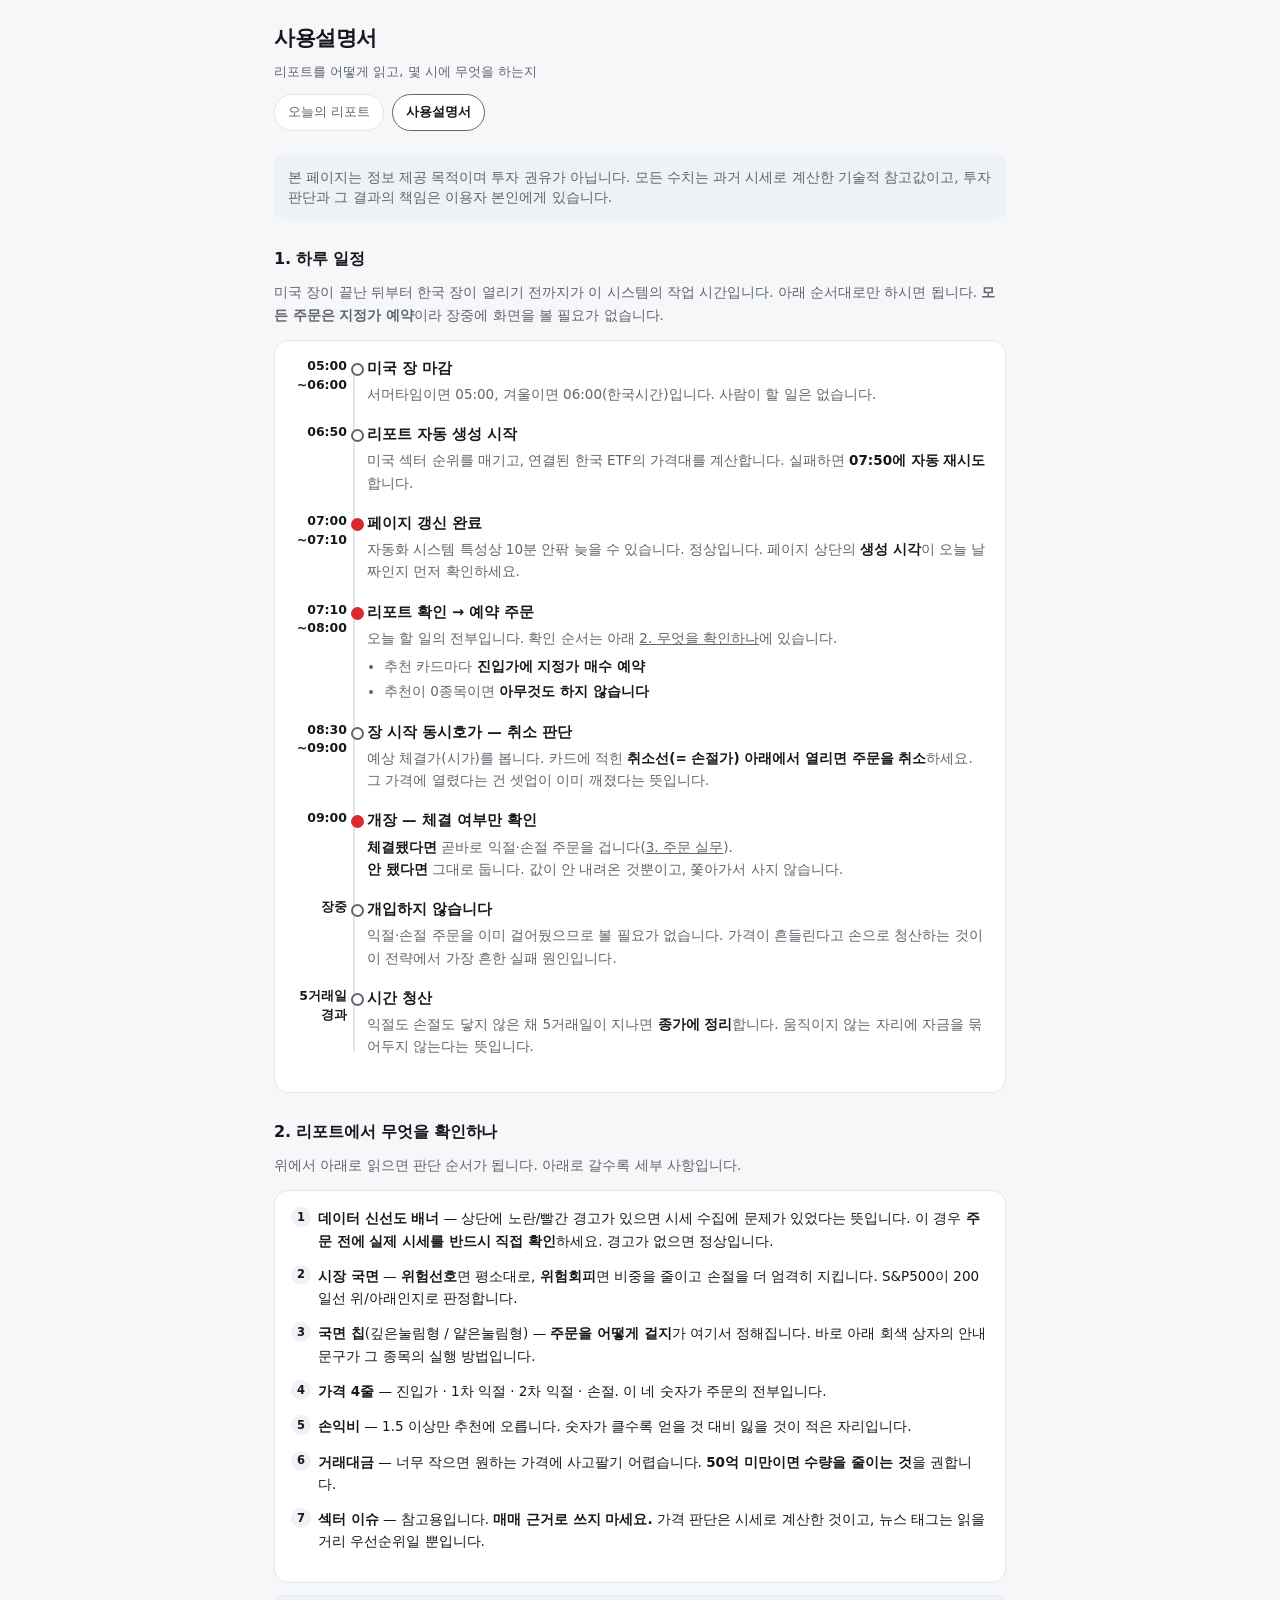
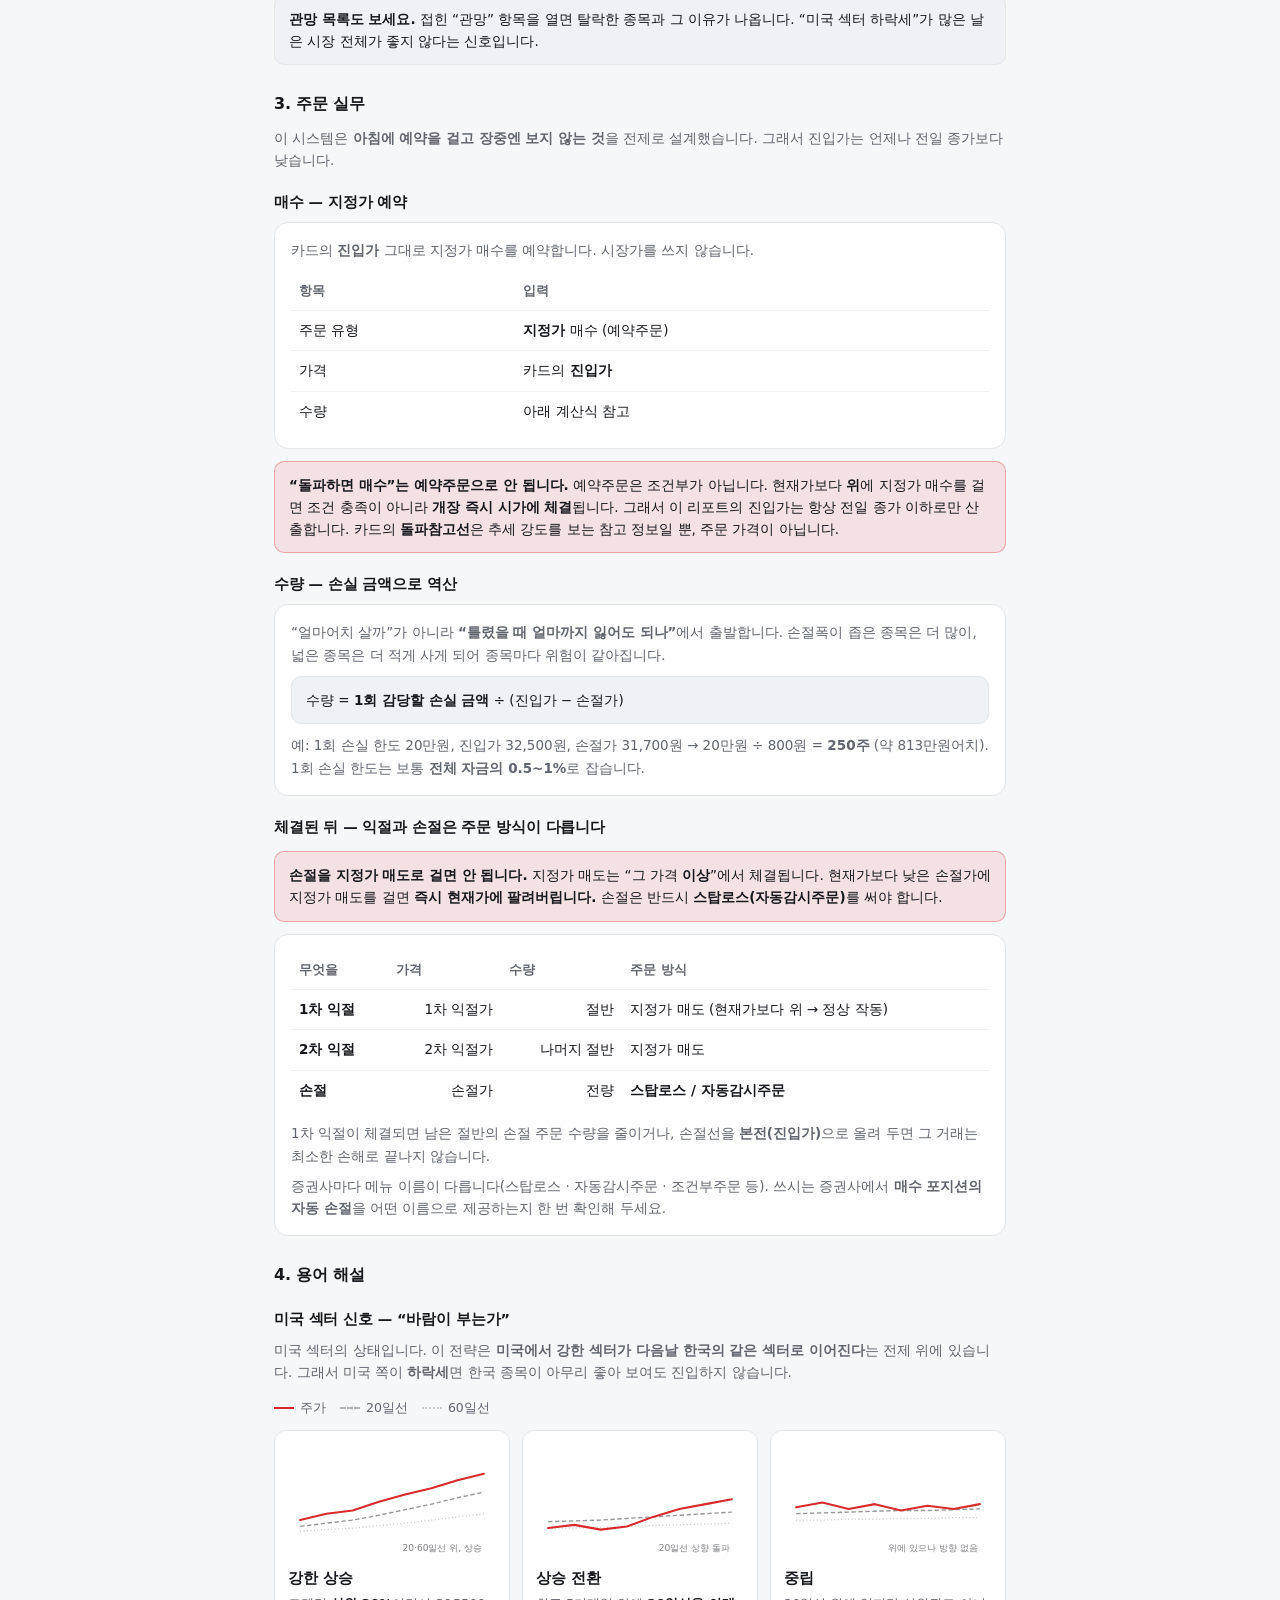
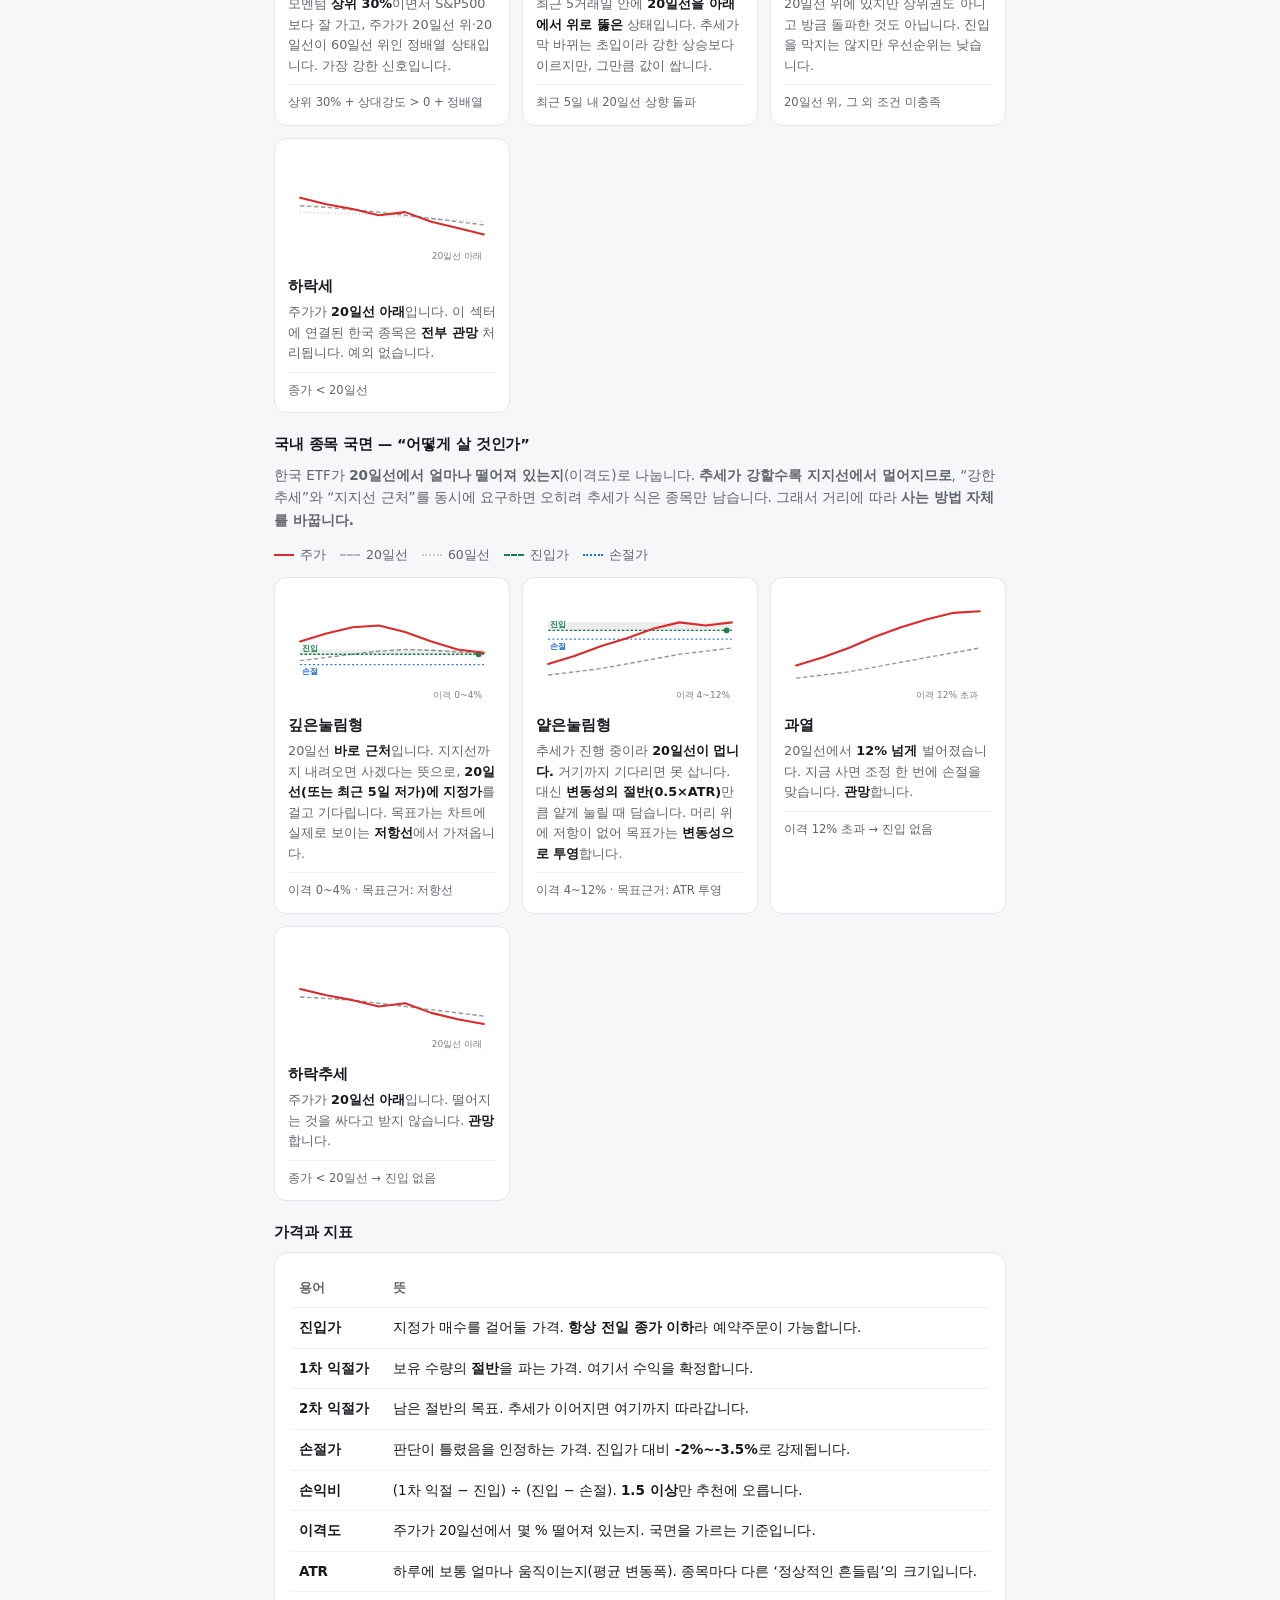
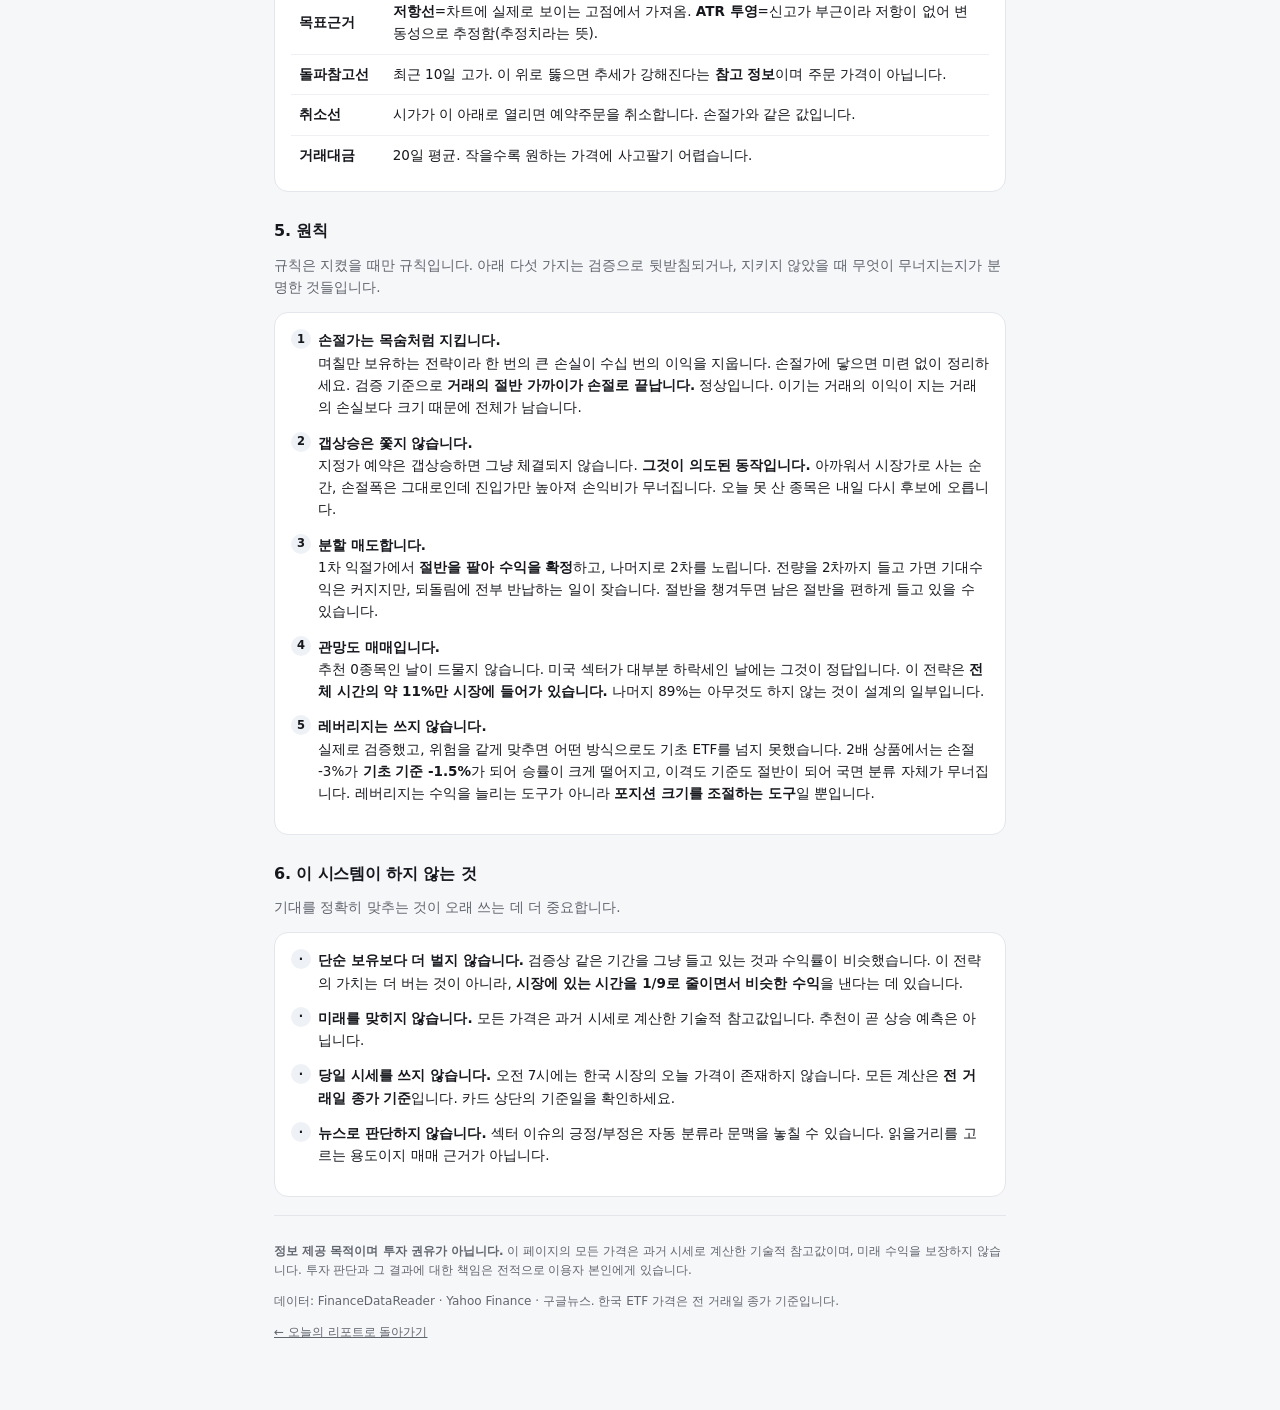
==== docs/guide.html @ 68a2880c "feat: 사용설명서 페이지 추가 (docs/guide.html) 리포트를 읽을 줄 알아야 쓸 수 있다. 6개 절로 구성.  1. 하루 일정 - 05:00 미국장 마감부터 5거래일" ====
<!doctype html>
<html lang="ko">
<head>
<meta charset="utf-8">
<meta name="viewport" content="width=device-width, initial-scale=1, viewport-fit=cover">
<meta name="color-scheme" content="light dark">
<meta name="description" content="섹터 스윙 리포트 사용설명서 - 하루 일정, 용어 해설, 원칙">
<title>사용설명서 · 섹터 스윙 리포트</title>
<link rel="stylesheet" href="assets/style.css">
</head>
<body>
<div class="wrap">

  <header>
    <h1>사용설명서</h1>
    <div class="meta">리포트를 어떻게 읽고, 몇 시에 무엇을 하는지</div>
    <nav class="nav">
      <a href="index.html">오늘의 리포트</a>
      <a href="guide.html" class="on">사용설명서</a>
    </nav>
  </header>

  <div class="banner note">
    본 페이지는 정보 제공 목적이며 투자 권유가 아닙니다. 모든 수치는 과거 시세로 계산한 기술적
    참고값이고, 투자 판단과 그 결과의 책임은 이용자 본인에게 있습니다.
  </div>

  <h2>1. 하루 일정</h2>
  <p class="lead">
    미국 장이 끝난 뒤부터 한국 장이 열리기 전까지가 이 시스템의 작업 시간입니다.
    아래 순서대로만 하시면 됩니다. <b>모든 주문은 지정가 예약</b>이라 장중에 화면을 볼 필요가 없습니다.
  </p>

  <div class="g-card">
  <div class="tl">

    <div class="tl-item">
      <div class="tl-time">05:00<br>~06:00</div>
      <div class="tl-h">미국 장 마감</div>
      <div class="tl-b">서머타임이면 05:00, 겨울이면 06:00(한국시간)입니다. 사람이 할 일은 없습니다.</div>
    </div>

    <div class="tl-item">
      <div class="tl-time">06:50</div>
      <div class="tl-h">리포트 자동 생성 시작</div>
      <div class="tl-b">
        미국 섹터 순위를 매기고, 연결된 한국 ETF의 가격대를 계산합니다.
        실패하면 <b>07:50에 자동 재시도</b>합니다.
      </div>
    </div>

    <div class="tl-item key">
      <div class="tl-time">07:00<br>~07:10</div>
      <div class="tl-h">페이지 갱신 완료</div>
      <div class="tl-b">
        자동화 시스템 특성상 10분 안팎 늦을 수 있습니다. 정상입니다.
        페이지 상단의 <b>생성 시각</b>이 오늘 날짜인지 먼저 확인하세요.
      </div>
    </div>

    <div class="tl-item key">
      <div class="tl-time">07:10<br>~08:00</div>
      <div class="tl-h">리포트 확인 → 예약 주문</div>
      <div class="tl-b">
        오늘 할 일의 전부입니다. 확인 순서는 아래 <a href="#check">2. 무엇을 확인하나</a>에 있습니다.
        <ul>
          <li>추천 카드마다 <b>진입가에 지정가 매수 예약</b></li>
          <li>추천이 0종목이면 <b>아무것도 하지 않습니다</b></li>
        </ul>
      </div>
    </div>

    <div class="tl-item">
      <div class="tl-time">08:30<br>~09:00</div>
      <div class="tl-h">장 시작 동시호가 — 취소 판단</div>
      <div class="tl-b">
        예상 체결가(시가)를 봅니다. 카드에 적힌 <b>취소선(= 손절가) 아래에서 열리면 주문을 취소</b>하세요.
        그 가격에 열렸다는 건 셋업이 이미 깨졌다는 뜻입니다.
      </div>
    </div>

    <div class="tl-item key">
      <div class="tl-time">09:00</div>
      <div class="tl-h">개장 — 체결 여부만 확인</div>
      <div class="tl-b">
        <b>체결됐다면</b> 곧바로 익절·손절 주문을 겁니다(<a href="#order">3. 주문 실무</a>).<br>
        <b>안 됐다면</b> 그대로 둡니다. 값이 안 내려온 것뿐이고, 쫓아가서 사지 않습니다.
      </div>
    </div>

    <div class="tl-item">
      <div class="tl-time">장중</div>
      <div class="tl-h">개입하지 않습니다</div>
      <div class="tl-b">
        익절·손절 주문을 이미 걸어뒀으므로 볼 필요가 없습니다.
        가격이 흔들린다고 손으로 청산하는 것이 이 전략에서 가장 흔한 실패 원인입니다.
      </div>
    </div>

    <div class="tl-item">
      <div class="tl-time">5거래일<br>경과</div>
      <div class="tl-h">시간 청산</div>
      <div class="tl-b">
        익절도 손절도 닿지 않은 채 5거래일이 지나면 <b>종가에 정리</b>합니다.
        움직이지 않는 자리에 자금을 묶어두지 않는다는 뜻입니다.
      </div>
    </div>

  </div>
  </div>

  <h2 id="check">2. 리포트에서 무엇을 확인하나</h2>
  <p class="lead">위에서 아래로 읽으면 판단 순서가 됩니다. 아래로 갈수록 세부 사항입니다.</p>

  <div class="g-card">
    <ul class="plist">
      <li><span class="num">1</span><div>
        <b>데이터 신선도 배너</b> — 상단에 노란/빨간 경고가 있으면 시세 수집에 문제가 있었다는 뜻입니다.
        이 경우 <b>주문 전에 실제 시세를 반드시 직접 확인</b>하세요. 경고가 없으면 정상입니다.
      </div></li>
      <li><span class="num">2</span><div>
        <b>시장 국면</b> — <b>위험선호</b>면 평소대로, <b>위험회피</b>면 비중을 줄이고 손절을 더 엄격히 지킵니다.
        S&amp;P500이 200일선 위/아래인지로 판정합니다.
      </div></li>
      <li><span class="num">3</span><div>
        <b>국면 칩</b>(깊은눌림형 / 얕은눌림형) — <b>주문을 어떻게 걸지</b>가 여기서 정해집니다.
        바로 아래 회색 상자의 안내 문구가 그 종목의 실행 방법입니다.
      </div></li>
      <li><span class="num">4</span><div>
        <b>가격 4줄</b> — 진입가 · 1차 익절 · 2차 익절 · 손절. 이 네 숫자가 주문의 전부입니다.
      </div></li>
      <li><span class="num">5</span><div>
        <b>손익비</b> — 1.5 이상만 추천에 오릅니다. 숫자가 클수록 얻을 것 대비 잃을 것이 적은 자리입니다.
      </div></li>
      <li><span class="num">6</span><div>
        <b>거래대금</b> — 너무 작으면 원하는 가격에 사고팔기 어렵습니다.
        <b>50억 미만이면 수량을 줄이는 것</b>을 권합니다.
      </div></li>
      <li><span class="num">7</span><div>
        <b>섹터 이슈</b> — 참고용입니다. <b>매매 근거로 쓰지 마세요.</b>
        가격 판단은 시세로 계산한 것이고, 뉴스 태그는 읽을거리 우선순위일 뿐입니다.
      </div></li>
    </ul>
  </div>

  <div class="callout info">
    <b>관망 목록도 보세요.</b> 접힌 &ldquo;관망&rdquo; 항목을 열면 탈락한 종목과 그 이유가 나옵니다.
    &ldquo;미국 섹터 하락세&rdquo;가 많은 날은 시장 전체가 좋지 않다는 신호입니다.
  </div>

  <h2 id="order">3. 주문 실무</h2>
  <p class="lead">
    이 시스템은 <b>아침에 예약을 걸고 장중엔 보지 않는 것</b>을 전제로 설계했습니다.
    그래서 진입가는 언제나 전일 종가보다 낮습니다.
  </p>

  <h3>매수 — 지정가 예약</h3>
  <div class="g-card">
    <p class="lead" style="margin:0 0 10px">
      카드의 <b>진입가</b> 그대로 지정가 매수를 예약합니다. 시장가를 쓰지 않습니다.
    </p>
    <div class="wrapx"><table class="tbl">
      <tr><th>항목</th><th>입력</th></tr>
      <tr><td>주문 유형</td><td><b>지정가</b> 매수 (예약주문)</td></tr>
      <tr><td>가격</td><td>카드의 <b>진입가</b></td></tr>
      <tr><td>수량</td><td>아래 계산식 참고</td></tr>
    </table></div>
  </div>

  <div class="callout danger">
    <b>&ldquo;돌파하면 매수&rdquo;는 예약주문으로 안 됩니다.</b>
    예약주문은 조건부가 아닙니다. 현재가보다 <b>위</b>에 지정가 매수를 걸면 조건 충족이 아니라
    <b>개장 즉시 시가에 체결</b>됩니다. 그래서 이 리포트의 진입가는 항상 전일 종가 이하로만 산출합니다.
    카드의 <b>돌파참고선</b>은 추세 강도를 보는 참고 정보일 뿐, 주문 가격이 아닙니다.
  </div>

  <h3>수량 — 손실 금액으로 역산</h3>
  <div class="g-card">
    <p class="lead" style="margin:0 0 10px">
      &ldquo;얼마어치 살까&rdquo;가 아니라 <b>&ldquo;틀렸을 때 얼마까지 잃어도 되나&rdquo;</b>에서 출발합니다.
      손절폭이 좁은 종목은 더 많이, 넓은 종목은 더 적게 사게 되어 종목마다 위험이 같아집니다.
    </p>
    <div class="callout info" style="margin:0">
      수량 = <b>1회 감당할 손실 금액</b> ÷ (진입가 − 손절가)
    </div>
    <p class="lead" style="margin:10px 0 0">
      예: 1회 손실 한도 20만원, 진입가 32,500원, 손절가 31,700원 →
      20만원 ÷ 800원 = <b>250주</b> (약 813만원어치).
      1회 손실 한도는 보통 <b>전체 자금의 0.5~1%</b>로 잡습니다.
    </p>
  </div>

  <h3>체결된 뒤 — 익절과 손절은 주문 방식이 다릅니다</h3>
  <div class="callout danger">
    <b>손절을 지정가 매도로 걸면 안 됩니다.</b>
    지정가 매도는 &ldquo;그 가격 <b>이상</b>&rdquo;에서 체결됩니다. 현재가보다 낮은 손절가에 지정가 매도를 걸면
    <b>즉시 현재가에 팔려버립니다.</b> 손절은 반드시 <b>스탑로스(자동감시주문)</b>를 써야 합니다.
  </div>
  <div class="g-card">
    <div class="wrapx"><table class="tbl">
      <tr><th>무엇을</th><th>가격</th><th>수량</th><th>주문 방식</th></tr>
      <tr><td><b>1차 익절</b></td><td class="n">1차 익절가</td><td class="n">절반</td>
          <td>지정가 매도 (현재가보다 위 → 정상 작동)</td></tr>
      <tr><td><b>2차 익절</b></td><td class="n">2차 익절가</td><td class="n">나머지 절반</td>
          <td>지정가 매도</td></tr>
      <tr><td><b>손절</b></td><td class="n">손절가</td><td class="n">전량</td>
          <td><b>스탑로스 / 자동감시주문</b></td></tr>
    </table></div>
    <p class="lead" style="margin:12px 0 0">
      1차 익절이 체결되면 남은 절반의 손절 주문 수량을 줄이거나,
      손절선을 <b>본전(진입가)</b>으로 올려 두면 그 거래는 최소한 손해로 끝나지 않습니다.
    </p>
    <p class="lead" style="margin:8px 0 0">
      증권사마다 메뉴 이름이 다릅니다(스탑로스 · 자동감시주문 · 조건부주문 등).
      쓰시는 증권사에서 <b>매수 포지션의 자동 손절</b>을 어떤 이름으로 제공하는지 한 번 확인해 두세요.
    </p>
  </div>

  <h2>4. 용어 해설</h2>

  <h3>미국 섹터 신호 &mdash; &ldquo;바람이 부는가&rdquo;</h3>
  <p class="lead">
    미국 섹터의 상태입니다. 이 전략은 <b>미국에서 강한 섹터가 다음날 한국의 같은 섹터로 이어진다</b>는
    전제 위에 있습니다. 그래서 미국 쪽이 <b>하락세</b>면 한국 종목이 아무리 좋아 보여도 진입하지 않습니다.
  </p>
  <div class="legend">
    <span><i class="swatch" style="border-color:var(--up)"></i>주가</span>
    <span><i class="swatch" style="border-color:currentColor;opacity:.45;border-top-style:dashed"></i>20일선</span>
    <span><i class="swatch" style="border-color:currentColor;opacity:.28;border-top-style:dotted"></i>60일선</span>
  </div>
  <div class="dgrid">
    <div class="dg">
      <svg viewBox="0 0 240 132" xmlns="http://www.w3.org/2000/svg" role="img"><polyline points="14.0,100.6 44.3,98.8 74.6,97.0 104.9,94.2 135.1,91.4 165.4,87.8 195.7,84.1 226.0,80.4" fill="none" stroke="currentColor" stroke-opacity=".28" stroke-width="1.5" stroke-dasharray="1 3"/><polyline points="14.0,95.1 44.3,91.4 74.6,87.8 104.9,82.2 135.1,75.8 165.4,69.4 195.7,62.0 226.0,55.6" fill="none" stroke="currentColor" stroke-opacity=".45" stroke-width="1.6" stroke-dasharray="5 3"/><polyline points="14.0,87.8 44.3,80.4 74.6,76.7 104.9,66.6 135.1,58.3 165.4,51.0 195.7,41.8 226.0,34.4" fill="none" stroke="var(--up)" stroke-width="2.4" stroke-linejoin="round" stroke-linecap="round"/><text x="224" y="124" text-anchor="end" font-size="10.5" fill="currentColor" opacity=".55">20·60일선 위, 상승</text></svg>
      <div class="dg-t">강한 상승</div>
      <div class="dg-d">모멘텀 <b>상위 30%</b>이면서 S&amp;P500보다 잘 가고, 주가가 20일선 위·20일선이 60일선 위인 정배열 상태입니다. 가장 강한 신호입니다.</div>
      <div class="dg-rule">상위 30% + 상대강도 &gt; 0 + 정배열</div>
    </div>

    <div class="dg">
      <svg viewBox="0 0 240 132" xmlns="http://www.w3.org/2000/svg" role="img"><polyline points="14.0,97.0 44.3,97.0 74.6,96.0 104.9,95.1 135.1,94.2 165.4,93.3 195.7,92.4 226.0,91.4" fill="none" stroke="currentColor" stroke-opacity=".28" stroke-width="1.5" stroke-dasharray="1 3"/><polyline points="14.0,89.6 44.3,88.7 74.6,87.8 104.9,85.9 135.1,84.1 165.4,82.2 195.7,80.4 226.0,78.6" fill="none" stroke="currentColor" stroke-opacity=".45" stroke-width="1.6" stroke-dasharray="5 3"/><polyline points="14.0,97.0 44.3,93.3 74.6,98.8 104.9,95.1 135.1,84.1 165.4,74.9 195.7,69.4 226.0,63.8" fill="none" stroke="var(--up)" stroke-width="2.4" stroke-linejoin="round" stroke-linecap="round"/><text x="224" y="124" text-anchor="end" font-size="10.5" fill="currentColor" opacity=".55">20일선 상향 돌파</text></svg>
      <div class="dg-t">상승 전환</div>
      <div class="dg-d">최근 5거래일 안에 <b>20일선을 아래에서 위로 뚫은</b> 상태입니다. 추세가 막 바뀌는 초입이라 강한 상승보다 이르지만, 그만큼 값이 쌉니다.</div>
      <div class="dg-rule">최근 5일 내 20일선 상향 돌파</div>
    </div>

    <div class="dg">
      <svg viewBox="0 0 240 132" xmlns="http://www.w3.org/2000/svg" role="img"><polyline points="14.0,87.8 44.3,87.8 74.6,86.8 104.9,86.8 135.1,85.9 165.4,85.9 195.7,85.0 226.0,85.0" fill="none" stroke="currentColor" stroke-opacity=".28" stroke-width="1.5" stroke-dasharray="1 3"/><polyline points="14.0,80.4 44.3,79.5 74.6,78.6 104.9,77.6 135.1,76.7 165.4,76.7 195.7,75.8 226.0,74.9" fill="none" stroke="currentColor" stroke-opacity=".45" stroke-width="1.6" stroke-dasharray="5 3"/><polyline points="14.0,73.0 44.3,67.5 74.6,74.9 104.9,69.4 135.1,76.7 165.4,71.2 195.7,74.9 226.0,69.4" fill="none" stroke="var(--up)" stroke-width="2.4" stroke-linejoin="round" stroke-linecap="round"/><text x="224" y="124" text-anchor="end" font-size="10.5" fill="currentColor" opacity=".55">위에 있으나 방향 없음</text></svg>
      <div class="dg-t">중립</div>
      <div class="dg-d">20일선 위에 있지만 상위권도 아니고 방금 돌파한 것도 아닙니다. 진입을 막지는 않지만 우선순위는 낮습니다.</div>
      <div class="dg-rule">20일선 위, 그 외 조건 미충족</div>
    </div>

    <div class="dg">
      <svg viewBox="0 0 240 132" xmlns="http://www.w3.org/2000/svg" role="img"><polyline points="14.0,69.4 44.3,70.3 74.6,71.2 104.9,73.0 135.1,74.9 165.4,76.7 195.7,78.6 226.0,80.4" fill="none" stroke="currentColor" stroke-opacity=".28" stroke-width="1.5" stroke-dasharray="1 3"/><polyline points="14.0,62.0 44.3,63.8 74.6,66.6 104.9,69.4 135.1,73.0 165.4,76.7 195.7,80.4 226.0,84.1" fill="none" stroke="currentColor" stroke-opacity=".45" stroke-width="1.6" stroke-dasharray="5 3"/><polyline points="14.0,52.8 44.3,60.2 74.6,65.7 104.9,73.0 135.1,69.4 165.4,80.4 195.7,87.8 226.0,95.1" fill="none" stroke="var(--up)" stroke-width="2.4" stroke-linejoin="round" stroke-linecap="round"/><text x="224" y="124" text-anchor="end" font-size="10.5" fill="currentColor" opacity=".55">20일선 아래</text></svg>
      <div class="dg-t">하락세</div>
      <div class="dg-d">주가가 <b>20일선 아래</b>입니다. 이 섹터에 연결된 한국 종목은 <b>전부 관망</b> 처리됩니다. 예외 없습니다.</div>
      <div class="dg-rule">종가 &lt; 20일선</div>
    </div>

  </div>

  <h3>국내 종목 국면 &mdash; &ldquo;어떻게 살 것인가&rdquo;</h3>
  <p class="lead">
    한국 ETF가 <b>20일선에서 얼마나 떨어져 있는지</b>(이격도)로 나눕니다.
    <b>추세가 강할수록 지지선에서 멀어지므로</b>, &ldquo;강한 추세&rdquo;와 &ldquo;지지선 근처&rdquo;를 동시에 요구하면
    오히려 추세가 식은 종목만 남습니다. 그래서 거리에 따라 <b>사는 방법 자체를 바꿉니다.</b>
  </p>
  <div class="legend">
    <span><i class="swatch" style="border-color:var(--up)"></i>주가</span>
    <span><i class="swatch" style="border-color:currentColor;opacity:.45;border-top-style:dashed"></i>20일선</span>
    <span><i class="swatch" style="border-color:currentColor;opacity:.28;border-top-style:dotted"></i>60일선</span>
    <span><i class="swatch" style="border-color:var(--ok);border-top-style:dashed"></i>진입가</span>
    <span><i class="swatch" style="border-color:var(--down);border-top-style:dotted"></i>손절가</span>
  </div>
  <div class="dgrid">
    <div class="dg">
      <svg viewBox="0 0 240 132" xmlns="http://www.w3.org/2000/svg" role="img"><rect x="14" y="67.5" width="212" height="5.5" fill="currentColor" opacity=".08"/><polyline points="14.0,80.4 44.3,76.7 74.6,73.0 104.9,69.4 135.1,67.5 165.4,68.4 195.7,70.3 226.0,72.1" fill="none" stroke="currentColor" stroke-opacity=".45" stroke-width="1.6" stroke-dasharray="5 3"/><line x1="14" y1="73.0" x2="226" y2="73.0" stroke="var(--ok)" stroke-width="1.5" stroke-dasharray="3 2"/><circle cx="220" cy="73.0" r="3.4" fill="var(--ok)"/><text x="16" y="69.0" font-size="9.5" fill="var(--ok)" font-weight="600">진입</text><line x1="14" y1="85.0" x2="226" y2="85.0" stroke="var(--down)" stroke-width="1.5" stroke-dasharray="2 3"/><text x="16" y="96.0" font-size="9.5" fill="var(--down)" font-weight="600">손절</text><polyline points="14.0,58.3 44.3,49.1 74.6,41.8 104.9,39.9 135.1,47.3 165.4,58.3 195.7,67.5 226.0,71.2" fill="none" stroke="var(--up)" stroke-width="2.4" stroke-linejoin="round" stroke-linecap="round"/><text x="224" y="124" text-anchor="end" font-size="10.5" fill="currentColor" opacity=".55">이격 0~4%</text></svg>
      <div class="dg-t">깊은눌림형</div>
      <div class="dg-d">20일선 <b>바로 근처</b>입니다. 지지선까지 내려오면 사겠다는 뜻으로, <b>20일선(또는 최근 5일 저가)에 지정가</b>를 걸고 기다립니다. 목표가는 차트에 실제로 보이는 <b>저항선</b>에서 가져옵니다.</div>
      <div class="dg-rule">이격 0~4% · 목표근거: 저항선</div>
    </div>

    <div class="dg">
      <svg viewBox="0 0 240 132" xmlns="http://www.w3.org/2000/svg" role="img"><rect x="14" y="36.2" width="212" height="9.2" fill="currentColor" opacity=".08"/><polyline points="14.0,97.0 44.3,93.3 74.6,89.6 104.9,84.1 135.1,78.6 165.4,73.0 195.7,69.4 226.0,65.7" fill="none" stroke="currentColor" stroke-opacity=".45" stroke-width="1.6" stroke-dasharray="5 3"/><line x1="14" y1="45.4" x2="226" y2="45.4" stroke="var(--ok)" stroke-width="1.5" stroke-dasharray="3 2"/><circle cx="220" cy="45.4" r="3.4" fill="var(--ok)"/><text x="16" y="41.4" font-size="9.5" fill="var(--ok)" font-weight="600">진입</text><line x1="14" y1="55.6" x2="226" y2="55.6" stroke="var(--down)" stroke-width="1.5" stroke-dasharray="2 3"/><text x="16" y="66.6" font-size="9.5" fill="var(--down)" font-weight="600">손절</text><polyline points="14.0,84.1 44.3,74.9 74.6,63.8 104.9,54.6 135.1,43.6 165.4,36.2 195.7,39.9 226.0,36.2" fill="none" stroke="var(--up)" stroke-width="2.4" stroke-linejoin="round" stroke-linecap="round"/><text x="224" y="124" text-anchor="end" font-size="10.5" fill="currentColor" opacity=".55">이격 4~12%</text></svg>
      <div class="dg-t">얕은눌림형</div>
      <div class="dg-d">추세가 진행 중이라 <b>20일선이 멉니다.</b> 거기까지 기다리면 못 삽니다. 대신 <b>변동성의 절반(0.5×ATR)</b>만큼 얕게 눌릴 때 담습니다. 머리 위에 저항이 없어 목표가는 <b>변동성으로 투영</b>합니다.</div>
      <div class="dg-rule">이격 4~12% · 목표근거: ATR 투영</div>
    </div>

    <div class="dg">
      <svg viewBox="0 0 240 132" xmlns="http://www.w3.org/2000/svg" role="img"><polyline points="14.0,100.6 44.3,97.0 74.6,93.3 104.9,87.8 135.1,82.2 165.4,76.7 195.7,71.2 226.0,65.7" fill="none" stroke="currentColor" stroke-opacity=".45" stroke-width="1.6" stroke-dasharray="5 3"/><polyline points="14.0,85.9 44.3,76.7 74.6,65.7 104.9,52.8 135.1,41.8 165.4,32.6 195.7,25.2 226.0,23.4" fill="none" stroke="var(--up)" stroke-width="2.4" stroke-linejoin="round" stroke-linecap="round"/><text x="224" y="124" text-anchor="end" font-size="10.5" fill="currentColor" opacity=".55">이격 12% 초과</text></svg>
      <div class="dg-t">과열</div>
      <div class="dg-d">20일선에서 <b>12% 넘게</b> 벌어졌습니다. 지금 사면 조정 한 번에 손절을 맞습니다. <b>관망</b>합니다.</div>
      <div class="dg-rule">이격 12% 초과 → 진입 없음</div>
    </div>

    <div class="dg">
      <svg viewBox="0 0 240 132" xmlns="http://www.w3.org/2000/svg" role="img"><polyline points="14.0,65.7 44.3,67.5 74.6,69.4 104.9,73.0 135.1,76.7 165.4,80.4 195.7,84.1 226.0,87.8" fill="none" stroke="currentColor" stroke-opacity=".45" stroke-width="1.6" stroke-dasharray="5 3"/><polyline points="14.0,56.5 44.3,63.8 74.6,69.4 104.9,76.7 135.1,73.0 165.4,84.1 195.7,91.4 226.0,97.0" fill="none" stroke="var(--up)" stroke-width="2.4" stroke-linejoin="round" stroke-linecap="round"/><text x="224" y="124" text-anchor="end" font-size="10.5" fill="currentColor" opacity=".55">20일선 아래</text></svg>
      <div class="dg-t">하락추세</div>
      <div class="dg-d">주가가 <b>20일선 아래</b>입니다. 떨어지는 것을 싸다고 받지 않습니다. <b>관망</b>합니다.</div>
      <div class="dg-rule">종가 &lt; 20일선 → 진입 없음</div>
    </div>

  </div>

  <h3>가격과 지표</h3>
  <div class="g-card">
    <div class="wrapx"><table class="tbl">
      <tr><th style="width:7.5em">용어</th><th>뜻</th></tr>
      <tr><td><b>진입가</b></td><td>지정가 매수를 걸어둘 가격. <b>항상 전일 종가 이하</b>라 예약주문이 가능합니다.</td></tr>
      <tr><td><b>1차 익절가</b></td><td>보유 수량의 <b>절반</b>을 파는 가격. 여기서 수익을 확정합니다.</td></tr>
      <tr><td><b>2차 익절가</b></td><td>남은 절반의 목표. 추세가 이어지면 여기까지 따라갑니다.</td></tr>
      <tr><td><b>손절가</b></td><td>판단이 틀렸음을 인정하는 가격. 진입가 대비 <b>-2%~-3.5%</b>로 강제됩니다.</td></tr>
      <tr><td><b>손익비</b></td><td>(1차 익절 − 진입) ÷ (진입 − 손절). <b>1.5 이상</b>만 추천에 오릅니다.</td></tr>
      <tr><td><b>이격도</b></td><td>주가가 20일선에서 몇 % 떨어져 있는지. 국면을 가르는 기준입니다.</td></tr>
      <tr><td><b>ATR</b></td><td>하루에 보통 얼마나 움직이는지(평균 변동폭). 종목마다 다른 &lsquo;정상적인 흔들림&rsquo;의 크기입니다.</td></tr>
      <tr><td><b>목표근거</b></td><td><b>저항선</b>=차트에 실제로 보이는 고점에서 가져옴. <b>ATR 투영</b>=신고가 부근이라 저항이 없어 변동성으로 추정함(추정치라는 뜻).</td></tr>
      <tr><td><b>돌파참고선</b></td><td>최근 10일 고가. 이 위로 뚫으면 추세가 강해진다는 <b>참고 정보</b>이며 주문 가격이 아닙니다.</td></tr>
      <tr><td><b>취소선</b></td><td>시가가 이 아래로 열리면 예약주문을 취소합니다. 손절가와 같은 값입니다.</td></tr>
      <tr><td><b>거래대금</b></td><td>20일 평균. 작을수록 원하는 가격에 사고팔기 어렵습니다.</td></tr>
    </table></div>
  </div>

  <h2>5. 원칙</h2>
  <p class="lead">
    규칙은 지켰을 때만 규칙입니다. 아래 다섯 가지는 검증으로 뒷받침되거나,
    지키지 않았을 때 무엇이 무너지는지가 분명한 것들입니다.
  </p>

  <div class="g-card">
    <ul class="plist">
      <li><span class="num">1</span><div>
        <b>손절가는 목숨처럼 지킵니다.</b><br>
        며칠만 보유하는 전략이라 한 번의 큰 손실이 수십 번의 이익을 지웁니다.
        손절가에 닿으면 미련 없이 정리하세요. 검증 기준으로 <b>거래의 절반 가까이가 손절로 끝납니다.</b>
        정상입니다. 이기는 거래의 이익이 지는 거래의 손실보다 크기 때문에 전체가 남습니다.
      </div></li>

      <li><span class="num">2</span><div>
        <b>갭상승은 쫓지 않습니다.</b><br>
        지정가 예약은 갭상승하면 그냥 체결되지 않습니다. <b>그것이 의도된 동작입니다.</b>
        아까워서 시장가로 사는 순간, 손절폭은 그대로인데 진입가만 높아져 손익비가 무너집니다.
        오늘 못 산 종목은 내일 다시 후보에 오릅니다.
      </div></li>

      <li><span class="num">3</span><div>
        <b>분할 매도합니다.</b><br>
        1차 익절가에서 <b>절반을 팔아 수익을 확정</b>하고, 나머지로 2차를 노립니다.
        전량을 2차까지 들고 가면 기대수익은 커지지만, 되돌림에 전부 반납하는 일이 잦습니다.
        절반을 챙겨두면 남은 절반을 편하게 들고 있을 수 있습니다.
      </div></li>

      <li><span class="num">4</span><div>
        <b>관망도 매매입니다.</b><br>
        추천 0종목인 날이 드물지 않습니다. 미국 섹터가 대부분 하락세인 날에는 그것이 정답입니다.
        이 전략은 <b>전체 시간의 약 11%만 시장에 들어가 있습니다.</b>
        나머지 89%는 아무것도 하지 않는 것이 설계의 일부입니다.
      </div></li>

      <li><span class="num">5</span><div>
        <b>레버리지는 쓰지 않습니다.</b><br>
        실제로 검증했고, 위험을 같게 맞추면 어떤 방식으로도 기초 ETF를 넘지 못했습니다.
        2배 상품에서는 손절 -3%가 <b>기초 기준 -1.5%</b>가 되어 승률이 크게 떨어지고,
        이격도 기준도 절반이 되어 국면 분류 자체가 무너집니다.
        레버리지는 수익을 늘리는 도구가 아니라 <b>포지션 크기를 조절하는 도구</b>일 뿐입니다.
      </div></li>
    </ul>
  </div>

  <h2>6. 이 시스템이 하지 않는 것</h2>
  <p class="lead">기대를 정확히 맞추는 것이 오래 쓰는 데 더 중요합니다.</p>
  <div class="g-card">
    <ul class="plist">
      <li><span class="num">·</span><div>
        <b>단순 보유보다 더 벌지 않습니다.</b> 검증상 같은 기간을 그냥 들고 있는 것과
        수익률이 비슷했습니다. 이 전략의 가치는 더 버는 것이 아니라,
        <b>시장에 있는 시간을 1/9로 줄이면서 비슷한 수익</b>을 낸다는 데 있습니다.
      </div></li>
      <li><span class="num">·</span><div>
        <b>미래를 맞히지 않습니다.</b> 모든 가격은 과거 시세로 계산한 기술적 참고값입니다.
        추천이 곧 상승 예측은 아닙니다.
      </div></li>
      <li><span class="num">·</span><div>
        <b>당일 시세를 쓰지 않습니다.</b> 오전 7시에는 한국 시장의 오늘 가격이 존재하지 않습니다.
        모든 계산은 <b>전 거래일 종가 기준</b>입니다. 카드 상단의 기준일을 확인하세요.
      </div></li>
      <li><span class="num">·</span><div>
        <b>뉴스로 판단하지 않습니다.</b> 섹터 이슈의 긍정/부정은 자동 분류라 문맥을 놓칠 수 있습니다.
        읽을거리를 고르는 용도이지 매매 근거가 아닙니다.
      </div></li>
    </ul>
  </div>

  <div class="disc">
    <p><b>정보 제공 목적이며 투자 권유가 아닙니다.</b> 이 페이지의 모든 가격은 과거 시세로 계산한
    기술적 참고값이며, 미래 수익을 보장하지 않습니다. 투자 판단과 그 결과에 대한 책임은
    전적으로 이용자 본인에게 있습니다.</p>
    <p>데이터: FinanceDataReader · Yahoo Finance · 구글뉴스. 한국 ETF 가격은 전 거래일 종가 기준입니다.</p>
    <p><a href="index.html">← 오늘의 리포트로 돌아가기</a></p>
  </div>

</div>
</body>
</html>
---- docs/assets/style.css ----
/* 섹터 스윙 리포트 - 모바일 우선, 다크모드 기본 */
:root {
  --bg: #f6f7f9; --card: #fff; --ink: #16181d; --dim: #61656e;
  --line: #e3e6ea; --line2: #eef0f3;
  --up: #d92b2b; --down: #1f6fd0; --warn: #b26a00; --ok: #1a7f4b;
  --chipbg: #eef1f5;
  --r: 14px;
  --fs: 15px;
}
@media (prefers-color-scheme: dark) {
  :root {
    --bg: #0e1015; --card: #171a21; --ink: #e8eaee; --dim: #9aa0ab;
    --line: #262b35; --line2: #1f242c;
    --up: #ff6b6b; --down: #5aa9ff; --warn: #e0a33a; --ok: #4ad08a;
    --chipbg: #222732;
  }
}
* { box-sizing: border-box; }
html { -webkit-text-size-adjust: 100%; }
body {
  margin: 0; background: var(--bg); color: var(--ink);
  font: var(--fs)/1.6 -apple-system, BlinkMacSystemFont, "Apple SD Gothic Neo",
        "Pretendard", "Malgun Gothic", system-ui, sans-serif;
  padding: 0 0 56px;
}
.wrap { max-width: 760px; margin: 0 auto; padding: 0 14px; }
a { color: inherit; }

/* 헤더 */
header { padding: 22px 0 14px; }
h1 { font-size: 21px; margin: 0 0 6px; letter-spacing: -.02em; }
.meta { color: var(--dim); font-size: 13px; }
.meta b { color: var(--ink); font-weight: 600; }

/* 배너 */
.banner {
  border-radius: 10px; padding: 11px 13px; margin: 10px 0; font-size: 13.5px;
  border: 1px solid transparent; line-height: 1.5;
}
.banner.warn { background: rgba(224,163,58,.13); border-color: rgba(224,163,58,.4); color: var(--warn); }
.banner.err  { background: rgba(217,43,43,.13); border-color: rgba(217,43,43,.4); color: var(--up); }
.banner.note { background: var(--chipbg); color: var(--dim); }

/* 헤드라인 */
.headline {
  background: var(--card); border: 1px solid var(--line); border-radius: var(--r);
  padding: 16px; margin: 14px 0; font-size: 15.5px; line-height: 1.65;
}
.headline .regime { display: block; margin-top: 8px; font-size: 13px; color: var(--dim); }

h2 { font-size: 16px; margin: 26px 0 10px; letter-spacing: -.01em; }
h2 .cnt { color: var(--dim); font-weight: 400; font-size: 14px; }

/* 종목 카드 */
.card {
  background: var(--card); border: 1px solid var(--line);
  border-radius: var(--r); padding: 15px; margin-bottom: 12px;
}
.card-top { display: flex; align-items: flex-start; gap: 8px; flex-wrap: wrap; }
.nm { font-weight: 700; font-size: 16.5px; letter-spacing: -.01em; }
.code { color: var(--dim); font-size: 12.5px; font-variant-numeric: tabular-nums; }
.spacer { flex: 1 1 auto; }
.chips { display: flex; gap: 5px; flex-shrink: 0; }
.chip {
  font-size: 11.5px; padding: 3px 8px; border-radius: 999px;
  background: var(--chipbg); color: var(--dim); white-space: nowrap;
}
.chip.strong  { background: rgba(217,43,43,.15); color: var(--up); font-weight: 600; }
.chip.turning { background: rgba(178,106,0,.15); color: var(--warn); font-weight: 600; }
.chip.setup   { background: rgba(31,111,208,.15); color: var(--down); font-weight: 600; }
.from { color: var(--dim); font-size: 12.5px; margin-top: 3px; }

.howto {
  margin: 11px 0; padding: 10px 12px; background: var(--chipbg);
  border-radius: 9px; font-size: 13px; line-height: 1.55;
}

/* 가격표 */
table.px { width: 100%; border-collapse: collapse; margin-top: 4px; }
table.px td { padding: 7px 0; border-bottom: 1px solid var(--line2); font-size: 14px; }
table.px tr:last-child td { border-bottom: 0; }
table.px td:first-child { color: var(--dim); width: 6.2em; }
table.px td.v { text-align: right; font-variant-numeric: tabular-nums; font-weight: 600; }
table.px td.d { text-align: right; width: 5.4em; font-variant-numeric: tabular-nums; font-size: 13px; }
.pos { color: var(--up); } .neg { color: var(--down); }
tr.entry td { font-size: 15px; }
tr.entry td.v { font-size: 16px; }

.sub { color: var(--dim); font-size: 12.5px; margin-top: 9px; line-height: 1.6; }
.sub .sep { opacity: .45; margin: 0 5px; }
.cancel { color: var(--warn); font-size: 12.5px; margin-top: 7px; }

/* 링크 버튼 */
.links { display: flex; gap: 8px; margin-top: 13px; }
.links a {
  flex: 1; text-align: center; padding: 10px 0; border-radius: 9px;
  border: 1px solid var(--line); text-decoration: none;
  font-size: 13.5px; font-weight: 600; color: var(--ink); background: transparent;
}
.links a.naver { border-color: rgba(26,127,75,.5); color: var(--ok); }
.links a.toss  { border-color: rgba(31,111,208,.5); color: var(--down); }

/* 뉴스 */
.news { margin-top: 12px; border-top: 1px solid var(--line2); padding-top: 10px; }
.news-h { font-size: 12.5px; color: var(--dim); margin-bottom: 7px; }
.news li { list-style: none; margin-bottom: 6px; font-size: 13px; line-height: 1.5; }
.news ul { margin: 0; padding: 0; }
.news a { text-decoration: none; }
.news a:hover { text-decoration: underline; }
.tone { font-size: 10.5px; padding: 1px 5px; border-radius: 4px; margin-right: 5px;
        background: var(--chipbg); color: var(--dim); vertical-align: 1px; }
.tone.positive { background: rgba(217,43,43,.15); color: var(--up); }
.tone.negative { background: rgba(31,111,208,.15); color: var(--down); }
.src { color: var(--dim); font-size: 11.5px; }

/* 섹터 히트맵 */
.heat { display: grid; grid-template-columns: repeat(auto-fill, minmax(102px, 1fr)); gap: 7px; }
.hcell {
  border-radius: 10px; padding: 9px 10px; border: 1px solid var(--line);
  background: var(--card);
}
.hcell .t { font-size: 12.5px; font-weight: 600; }
.hcell .r { font-size: 15px; font-variant-numeric: tabular-nums; font-weight: 700; margin-top: 2px; }
.hcell .s { font-size: 10.5px; color: var(--dim); margin-top: 1px; }

/* 관망 목록 */
details.watch { background: var(--card); border: 1px solid var(--line); border-radius: var(--r); }
details.watch > summary {
  cursor: pointer; padding: 13px 15px; font-size: 14.5px; font-weight: 600;
  list-style: none;
}
details.watch > summary::-webkit-details-marker { display: none; }
details.watch > summary::after { content: " ▾"; color: var(--dim); }
details.watch[open] > summary::after { content: " ▴"; }
.wrow { padding: 11px 15px; border-top: 1px solid var(--line2); font-size: 13.5px; }
.wrow .wn { font-weight: 600; }
.wrow .wr { color: var(--dim); font-size: 12.5px; margin-top: 3px; }

/* 하단 */
.rules { background: var(--card); border: 1px solid var(--line); border-radius: var(--r);
         padding: 15px; font-size: 13.5px; line-height: 1.7; }
.rules ol { margin: 8px 0 0; padding-left: 20px; }
.rules li { margin-bottom: 7px; }
.disc { color: var(--dim); font-size: 12px; line-height: 1.6; margin-top: 18px;
        padding-top: 14px; border-top: 1px solid var(--line); }
select {
  font: inherit; font-size: 13.5px; padding: 7px 10px; border-radius: 8px;
  border: 1px solid var(--line); background: var(--card); color: var(--ink);
}
.empty { background: var(--card); border: 1px dashed var(--line); border-radius: var(--r);
         padding: 22px 16px; text-align: center; color: var(--dim); font-size: 14px; }

/* ===== 사용설명서 ===== */
.nav { display: flex; gap: 8px; margin: 12px 0 0; }
.nav a {
  font-size: 13px; padding: 7px 13px; border-radius: 999px; text-decoration: none;
  border: 1px solid var(--line); color: var(--dim); background: var(--card);
}
.nav a.on { color: var(--ink); font-weight: 600; border-color: var(--dim); }

h3 { font-size: 14.5px; margin: 20px 0 8px; letter-spacing: -.01em; }
.g-card { background: var(--card); border: 1px solid var(--line);
          border-radius: var(--r); padding: 16px; margin-bottom: 12px; }
.lead { color: var(--dim); font-size: 13.5px; margin: 0 0 14px; line-height: 1.65; }

/* 타임라인 */
.tl { position: relative; padding-left: 76px; }
.tl::before { content: ""; position: absolute; left: 62px; top: 6px; bottom: 6px;
              width: 2px; background: var(--line); }
.tl-item { position: relative; margin-bottom: 18px; }
.tl-time { position: absolute; left: -76px; width: 56px; text-align: right;
           font-size: 12.5px; font-weight: 700; font-variant-numeric: tabular-nums;
           color: var(--ink); line-height: 1.5; }
.tl-item::before { content: ""; position: absolute; left: -16px; top: 6px;
                   width: 9px; height: 9px; border-radius: 50%;
                   background: var(--card); border: 2px solid var(--dim); }
.tl-item.key::before { border-color: var(--up); background: var(--up); }
.tl-h { font-weight: 700; font-size: 14.5px; margin-bottom: 3px; }
.tl-b { font-size: 13.5px; color: var(--dim); line-height: 1.65; }
.tl-b b { color: var(--ink); font-weight: 600; }
.tl-b ul { margin: 6px 0 0; padding-left: 17px; }
.tl-b li { margin-bottom: 3px; }

/* 도식 그리드 */
.dgrid { display: grid; grid-template-columns: repeat(auto-fit, minmax(228px, 1fr)); gap: 12px; }
.dg { border: 1px solid var(--line); border-radius: 12px; padding: 13px; background: var(--card); }
.dg svg { width: 100%; height: auto; display: block; margin-bottom: 9px; }
.dg-t { font-weight: 700; font-size: 14.5px; margin-bottom: 4px; }
.dg-d { font-size: 12.8px; color: var(--dim); line-height: 1.6; }
.dg-d b { color: var(--ink); }
.dg-rule { font-size: 11.5px; color: var(--dim); margin-top: 8px; padding-top: 8px;
           border-top: 1px solid var(--line2); font-variant-numeric: tabular-nums; }

/* 범례 */
.legend { display: flex; flex-wrap: wrap; gap: 14px; font-size: 12.5px;
          color: var(--dim); margin-bottom: 12px; }
.legend span { display: inline-flex; align-items: center; gap: 6px; }
.swatch { width: 20px; height: 0; border-top-width: 2px; border-top-style: solid; }

/* 표 */
.tbl { width: 100%; border-collapse: collapse; font-size: 13.5px; }
.tbl th, .tbl td { padding: 9px 8px; border-bottom: 1px solid var(--line2); text-align: left; }
.tbl th { color: var(--dim); font-weight: 600; font-size: 12.5px; }
.tbl td.n { text-align: right; font-variant-numeric: tabular-nums; }
.tbl tr:last-child td { border-bottom: 0; }
.wrapx { overflow-x: auto; }

/* 강조 박스 */
.callout { border-radius: 10px; padding: 12px 14px; margin: 12px 0;
           font-size: 13.5px; line-height: 1.65; border: 1px solid; }
.callout.danger { background: rgba(217,43,43,.10); border-color: rgba(217,43,43,.35); }
.callout.info   { background: var(--chipbg); border-color: var(--line); }
.callout b { font-weight: 700; }
.num { display: inline-flex; align-items: center; justify-content: center;
       width: 20px; height: 20px; border-radius: 50%; background: var(--chipbg);
       font-size: 11.5px; font-weight: 700; margin-right: 7px; flex-shrink: 0; }
.plist { list-style: none; padding: 0; margin: 0; }
.plist > li { display: flex; margin-bottom: 13px; font-size: 13.5px; line-height: 1.65; }
.plist b { color: var(--ink); }
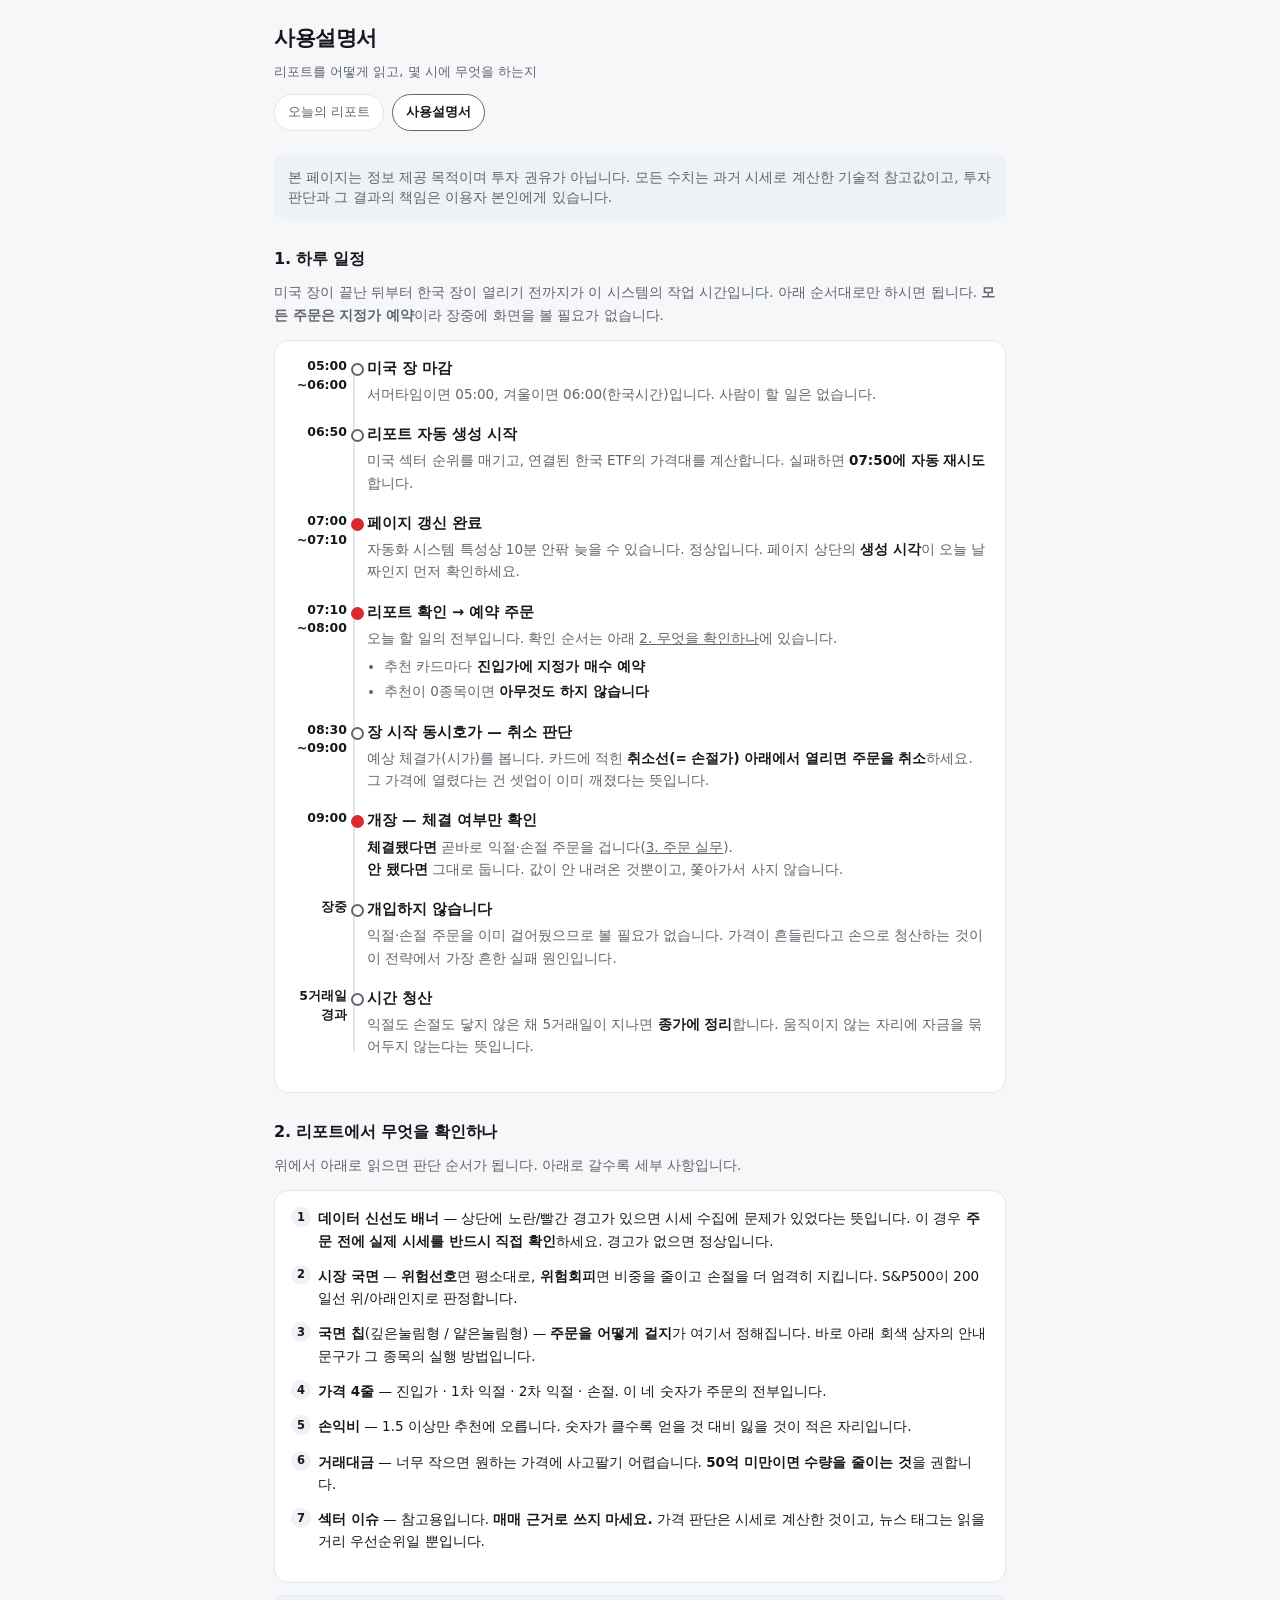
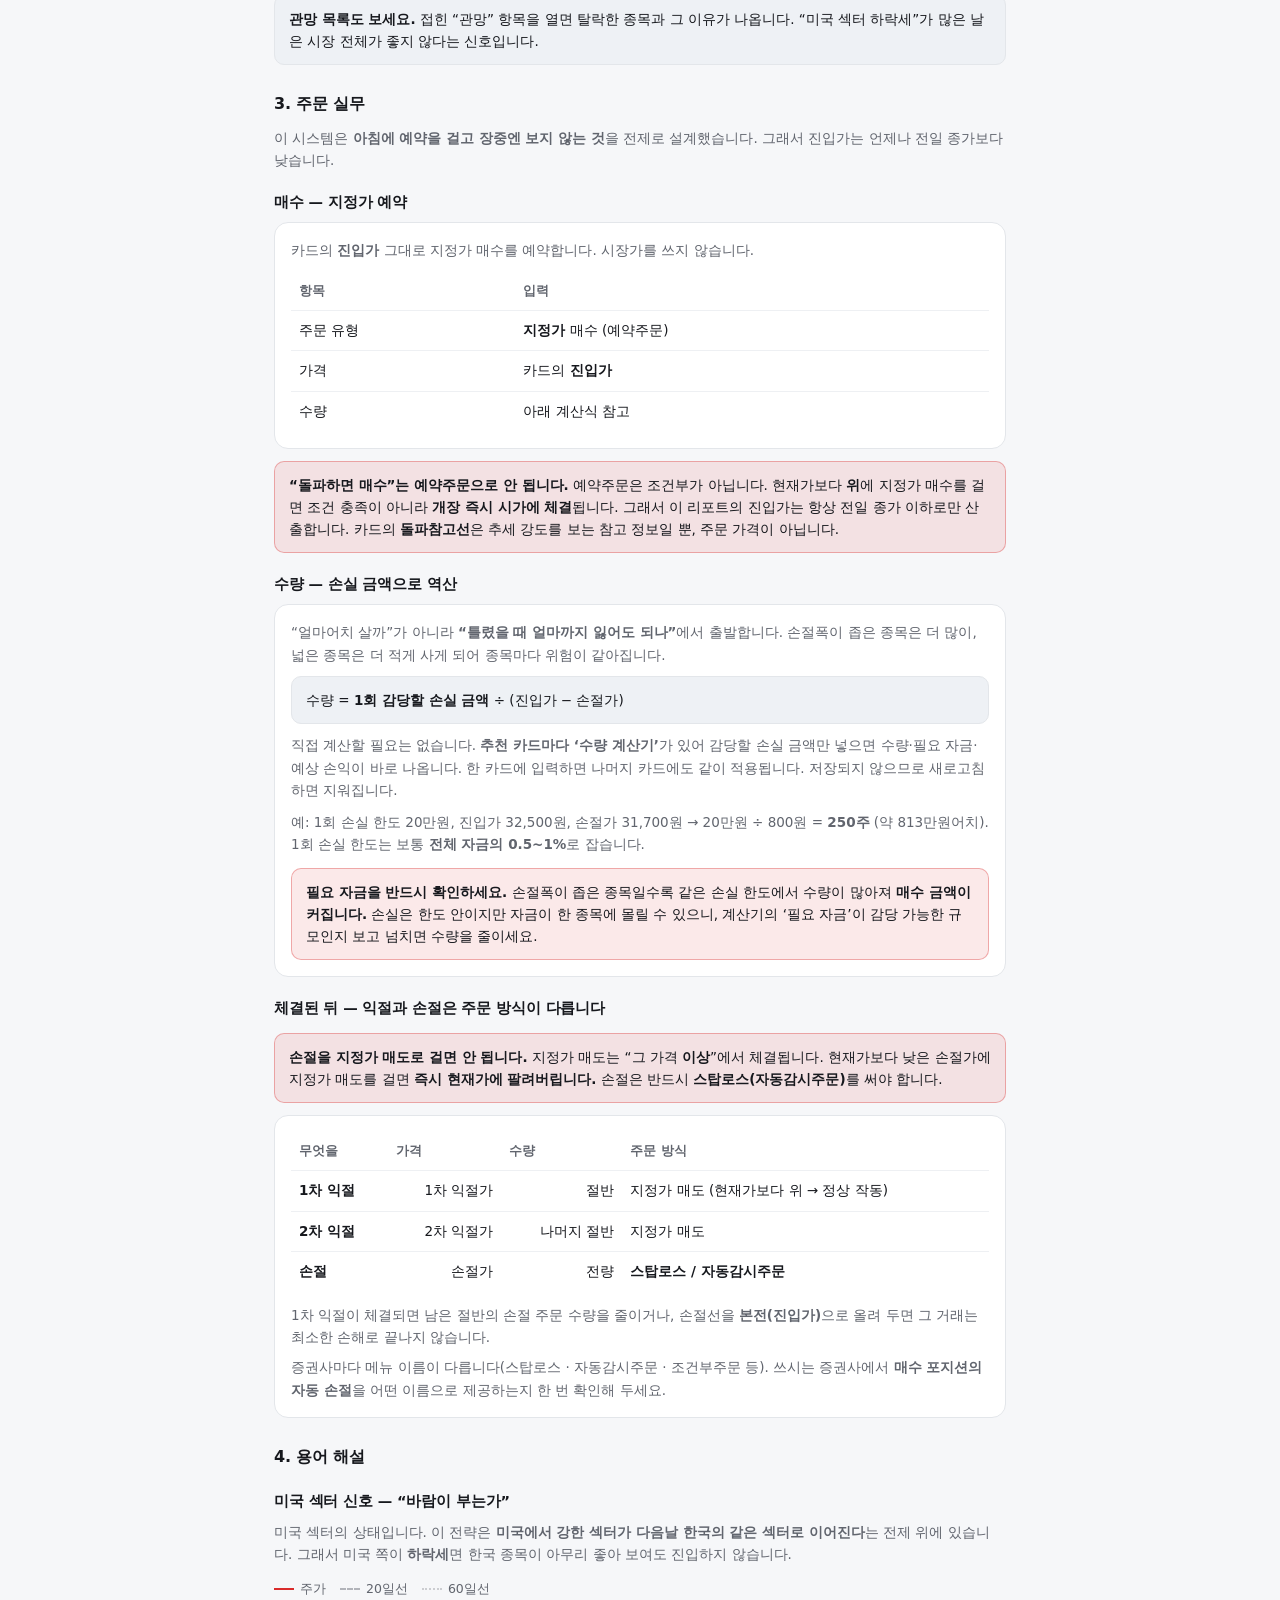
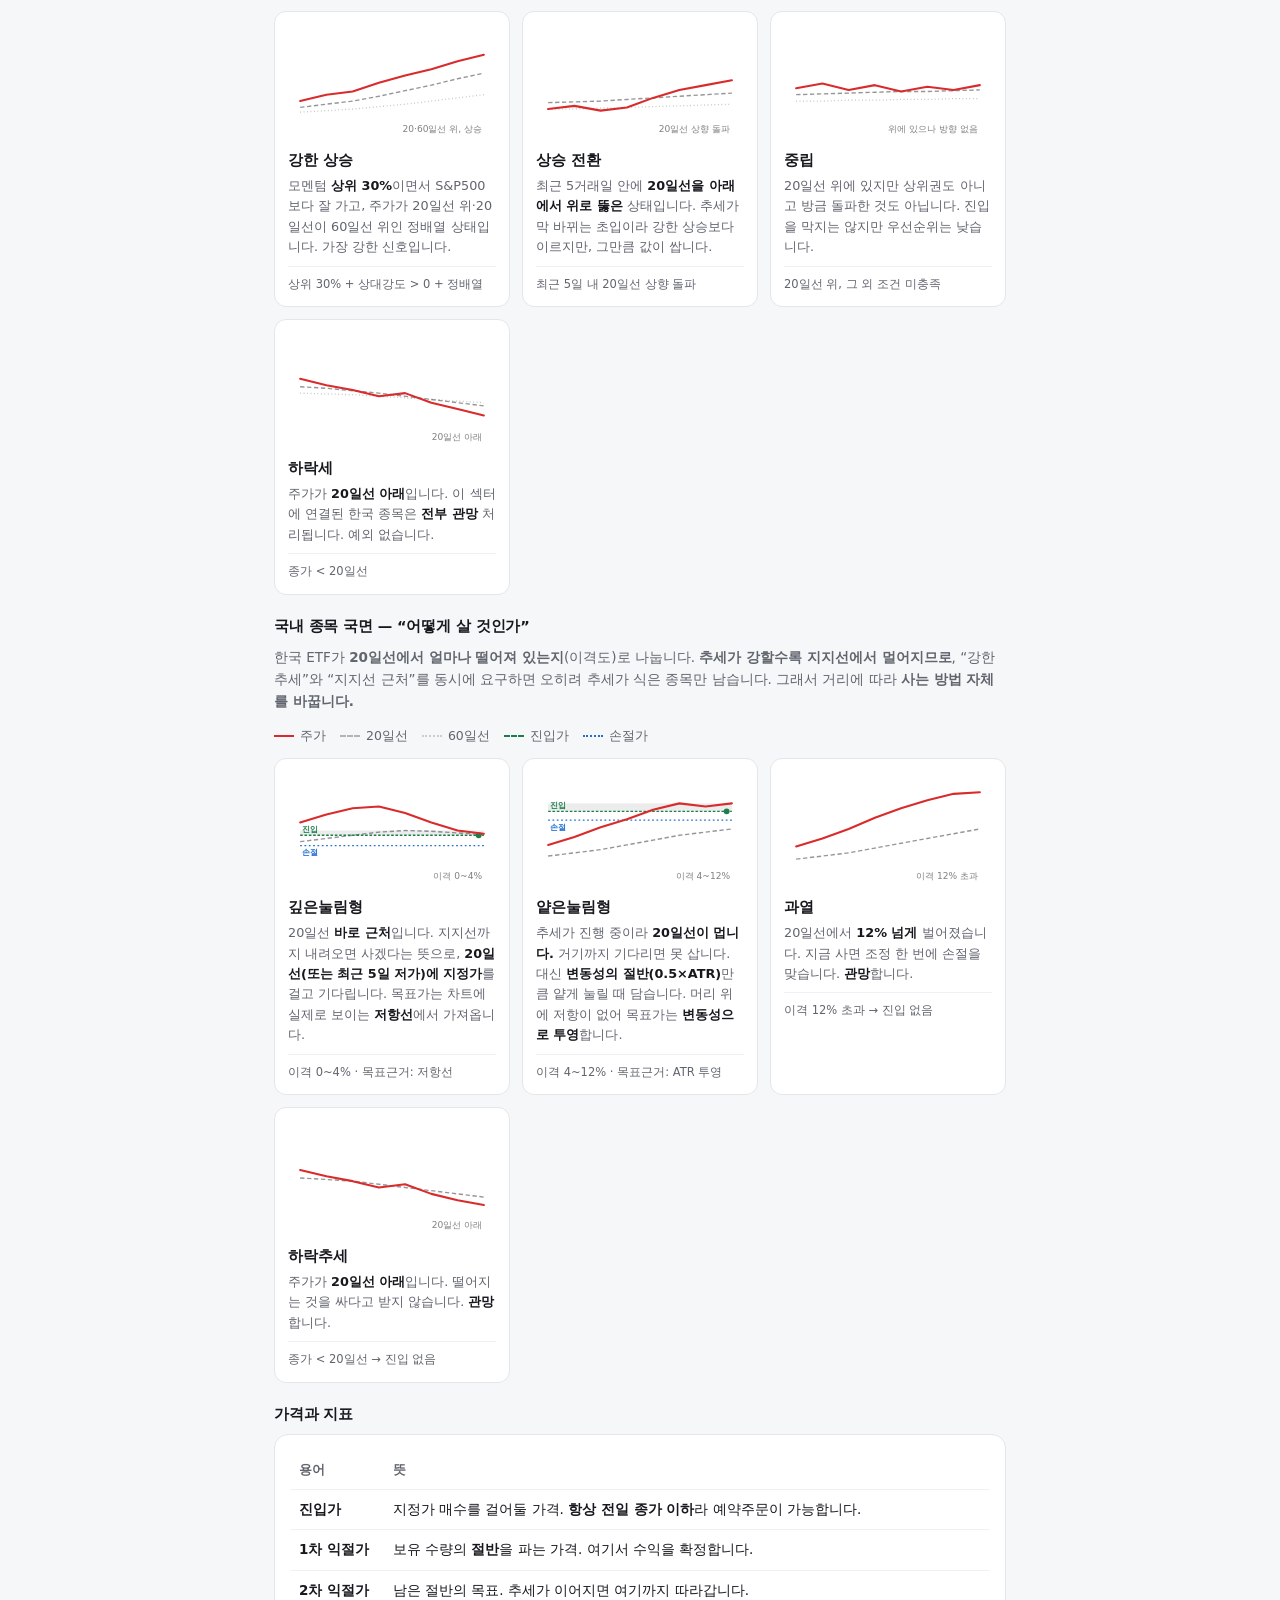
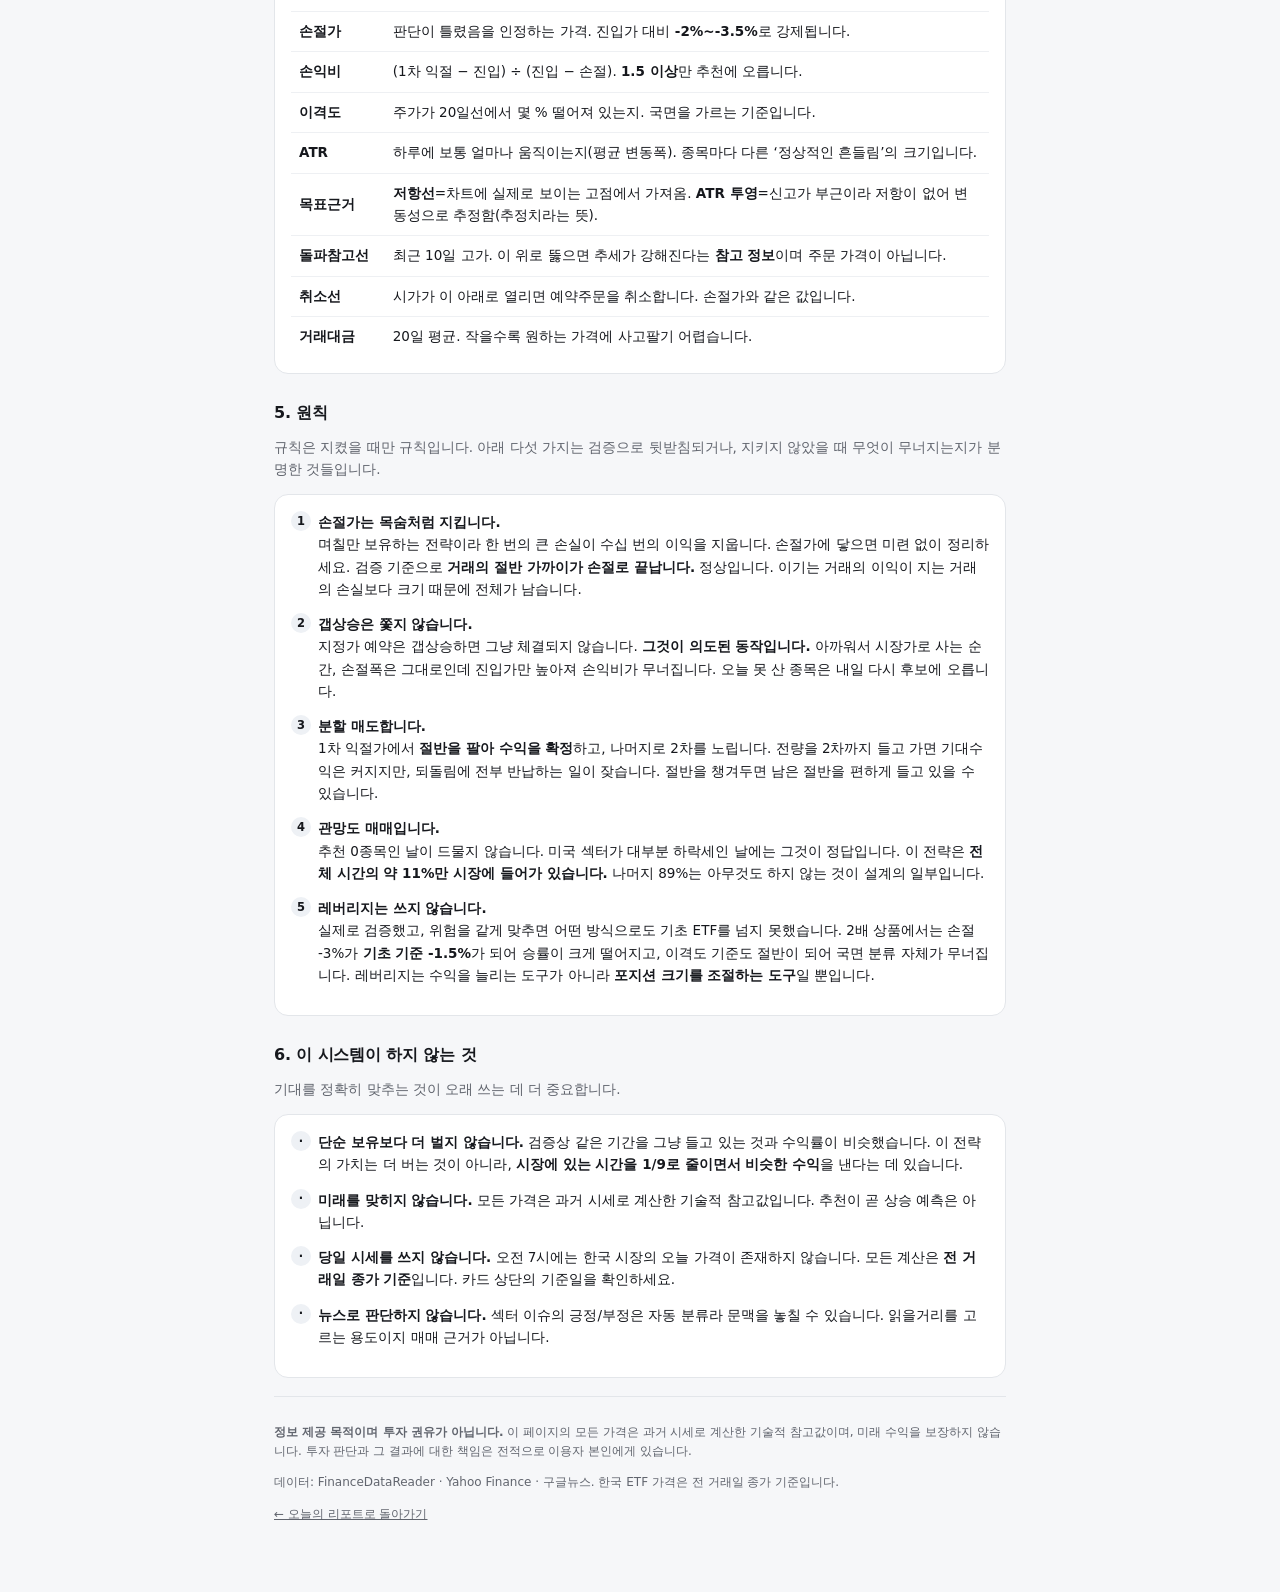
==== commit f117a039: "feat: 추천 카드별 수량 계산기 (휘발성) 수량 = 손실 감당 금액 / (진입가 - 손절가) 손절폭이 좁은 종목은 많이, 넓은 종목은 적게 사게 되어 종목마다 1회 위험이 같아" ====
--- a/docs/guide.html
+++ b/docs/guide.html
@@ -184,10 +184,20 @@
       수량 = <b>1회 감당할 손실 금액</b> ÷ (진입가 − 손절가)
     </div>
     <p class="lead" style="margin:10px 0 0">
+      직접 계산할 필요는 없습니다. <b>추천 카드마다 &lsquo;수량 계산기&rsquo;</b>가 있어
+      감당할 손실 금액만 넣으면 수량·필요 자금·예상 손익이 바로 나옵니다.
+      한 카드에 입력하면 나머지 카드에도 같이 적용됩니다. 저장되지 않으므로 새로고침하면 지워집니다.
+    </p>
+    <p class="lead" style="margin:10px 0 0">
       예: 1회 손실 한도 20만원, 진입가 32,500원, 손절가 31,700원 →
       20만원 ÷ 800원 = <b>250주</b> (약 813만원어치).
       1회 손실 한도는 보통 <b>전체 자금의 0.5~1%</b>로 잡습니다.
     </p>
+    <div class="callout danger" style="margin:12px 0 0">
+      <b>필요 자금을 반드시 확인하세요.</b> 손절폭이 좁은 종목일수록 같은 손실 한도에서
+      수량이 많아져 <b>매수 금액이 커집니다.</b> 손실은 한도 안이지만 자금이 한 종목에 몰릴 수 있으니,
+      계산기의 &lsquo;필요 자금&rsquo;이 감당 가능한 규모인지 보고 넘치면 수량을 줄이세요.
+    </div>
   </div>
 
   <h3>체결된 뒤 — 익절과 손절은 주문 방식이 다릅니다</h3>
--- a/docs/assets/style.css
+++ b/docs/assets/style.css
@@ -217,3 +217,40 @@
 .plist { list-style: none; padding: 0; margin: 0; }
 .plist > li { display: flex; margin-bottom: 13px; font-size: 13.5px; line-height: 1.65; }
 .plist b { color: var(--ink); }
+
+/* ===== 수량 계산기 (휘발성) ===== */
+.calc { margin-top: 12px; border-top: 1px solid var(--line2); padding-top: 11px; }
+.calc-h { font-size: 12.5px; color: var(--dim); margin-bottom: 8px; display: flex;
+          align-items: baseline; gap: 6px; flex-wrap: wrap; }
+.calc-h b { color: var(--ink); font-size: 13px; font-weight: 600; }
+.calc-field { display: flex; align-items: center; gap: 7px;
+              border: 1px solid var(--line); border-radius: 9px;
+              padding: 0 11px; background: var(--bg); }
+.calc-field:focus-within { border-color: var(--dim); }
+.calc-field input {
+  flex: 1; min-width: 0; border: 0; background: transparent; color: var(--ink);
+  font: inherit; font-size: 16px; font-weight: 600; padding: 10px 0;
+  text-align: right; font-variant-numeric: tabular-nums;
+  -moz-appearance: textfield; outline: none;
+}
+.calc-field input::-webkit-outer-spin-button,
+.calc-field input::-webkit-inner-spin-button { -webkit-appearance: none; margin: 0; }
+.calc-field input::placeholder { color: var(--dim); font-weight: 400; }
+.calc-field .unit { color: var(--dim); font-size: 13.5px; flex-shrink: 0; }
+.calc-pre { display: flex; gap: 6px; margin-top: 8px; flex-wrap: wrap; }
+.calc-pre button {
+  font: inherit; font-size: 12px; padding: 5px 10px; border-radius: 999px;
+  border: 1px solid var(--line); background: var(--card); color: var(--dim);
+  cursor: pointer; font-variant-numeric: tabular-nums;
+}
+.calc-pre button:hover { color: var(--ink); border-color: var(--dim); }
+.calc-out { margin-top: 11px; }
+.calc-out table { width: 100%; border-collapse: collapse; }
+.calc-out td { padding: 6px 0; font-size: 13.5px; border-bottom: 1px solid var(--line2); }
+.calc-out tr:last-child td { border-bottom: 0; }
+.calc-out td:first-child { color: var(--dim); }
+.calc-out td.v { text-align: right; font-variant-numeric: tabular-nums; font-weight: 600; }
+.calc-qty td { padding-top: 9px; }
+.calc-qty td.v { font-size: 19px; }
+.calc-note { font-size: 11.5px; color: var(--dim); margin-top: 9px; line-height: 1.55; }
+.calc-warn { font-size: 12.5px; color: var(--warn); margin-top: 9px; line-height: 1.55; }
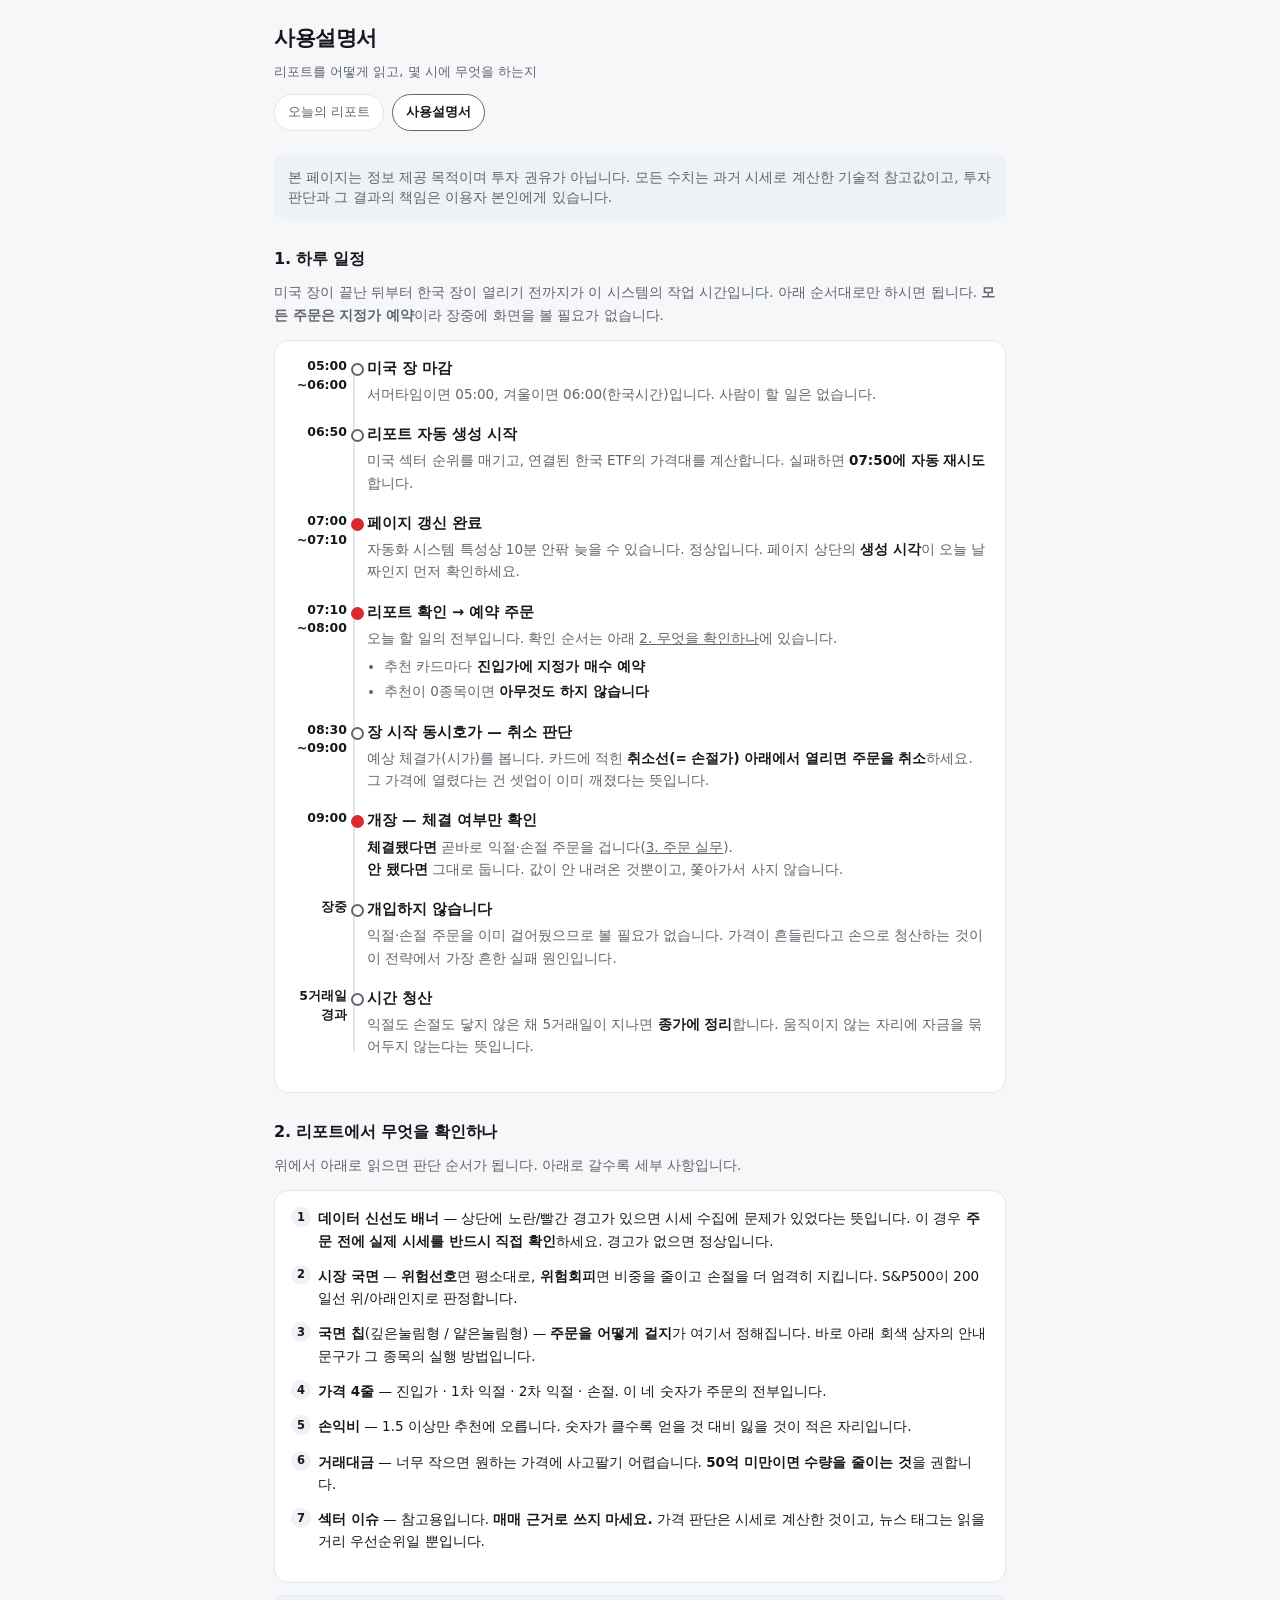
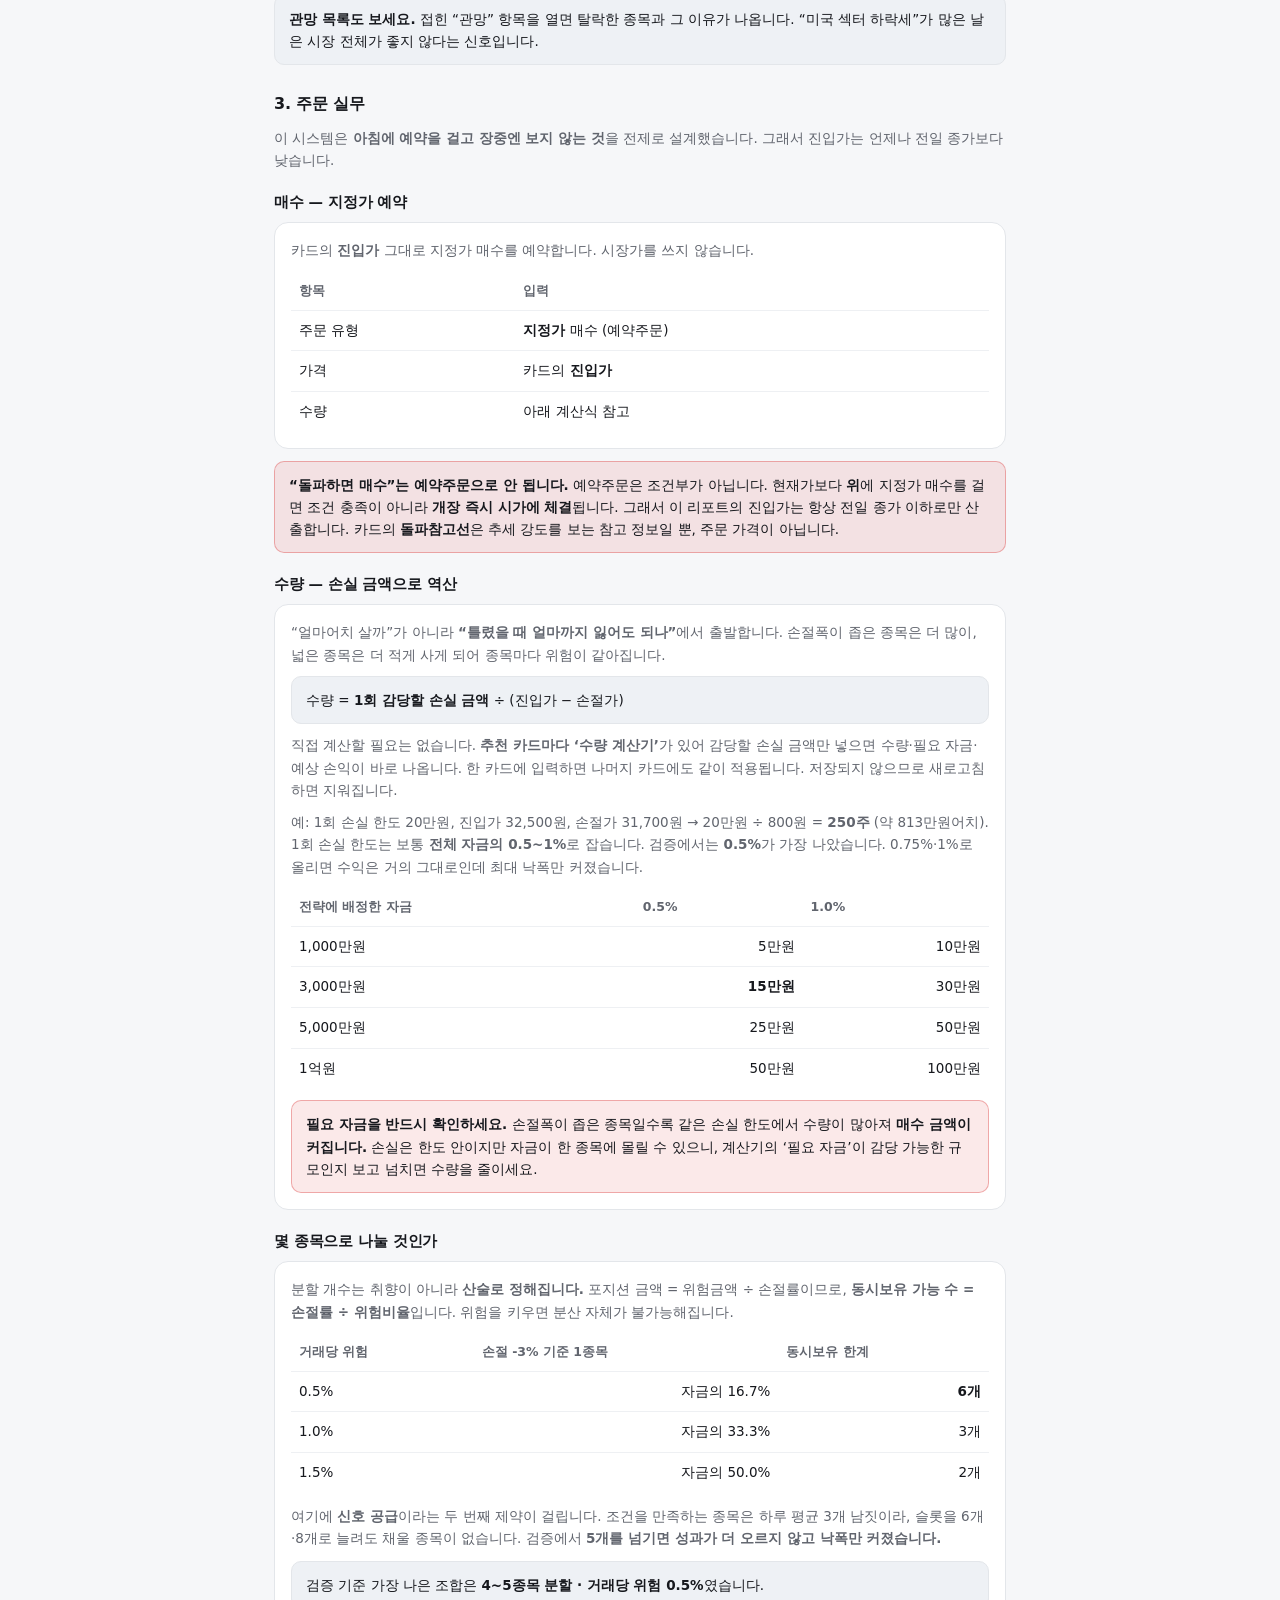
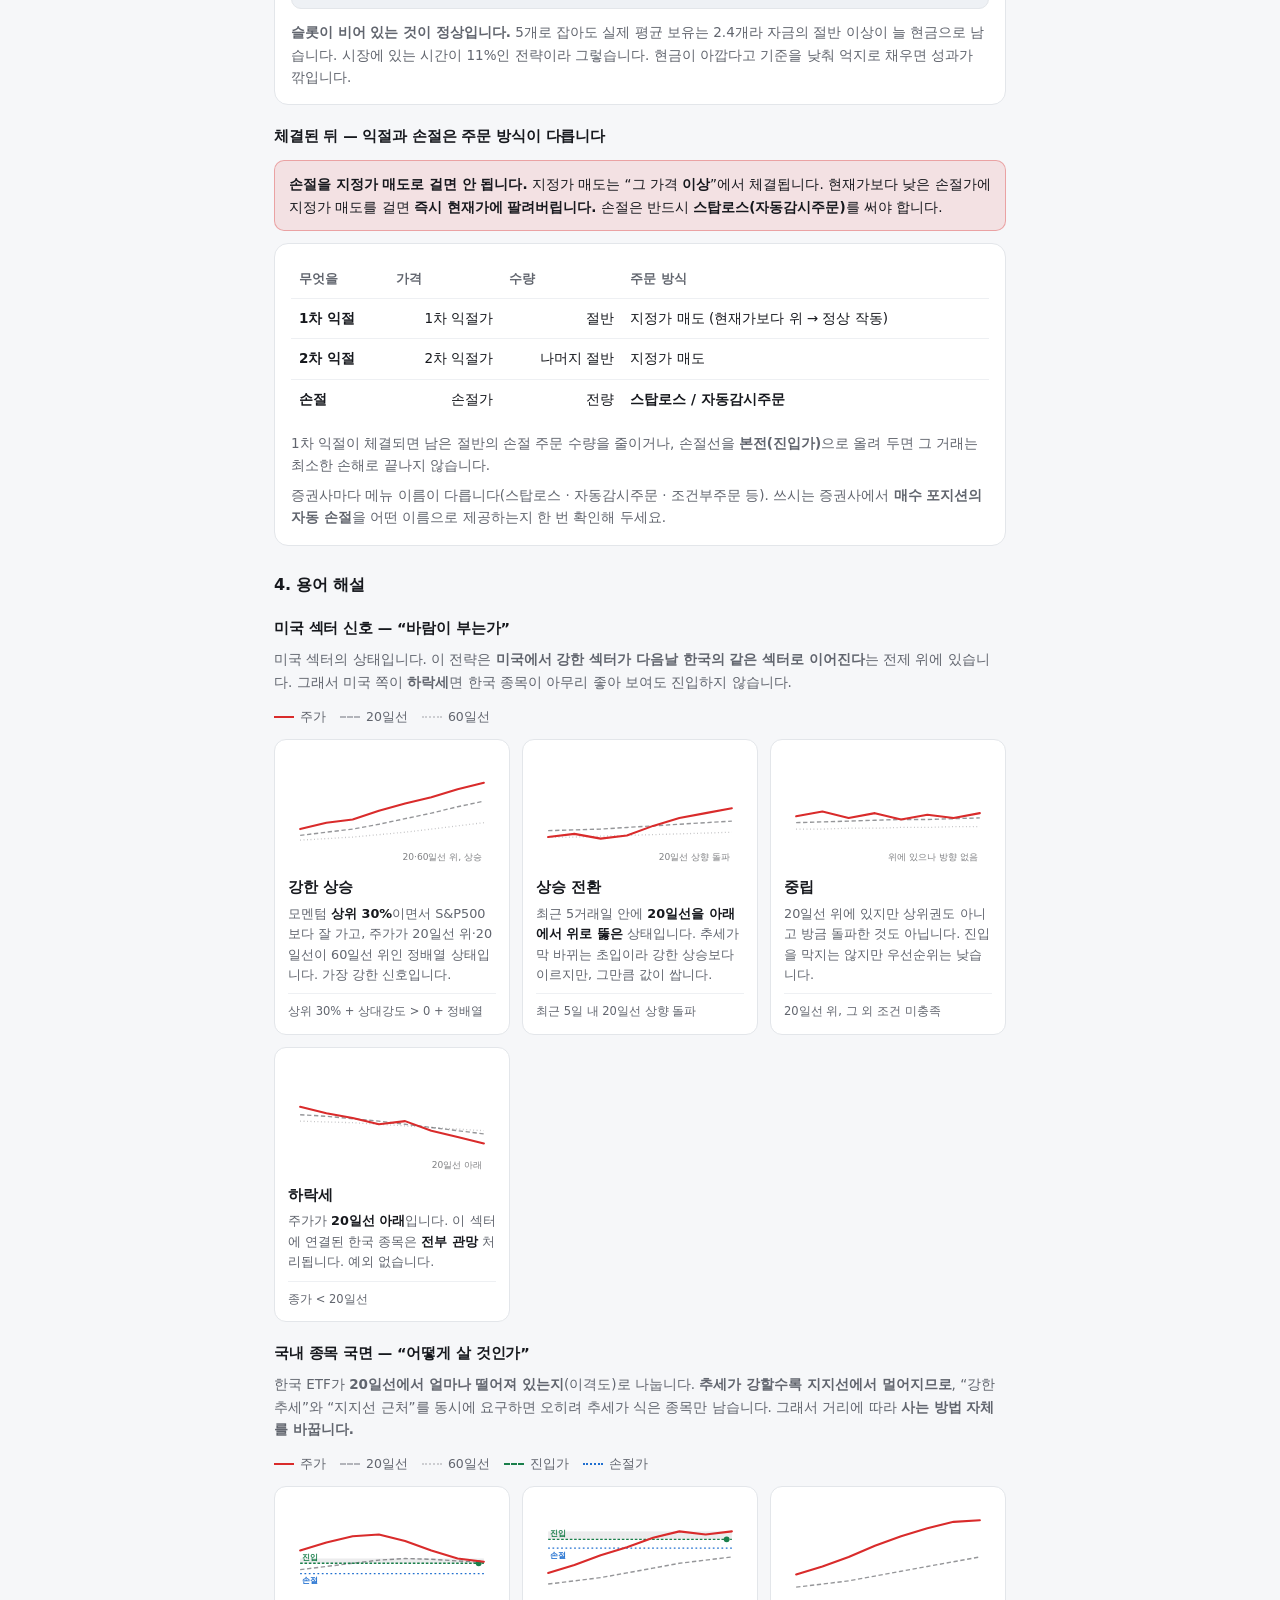
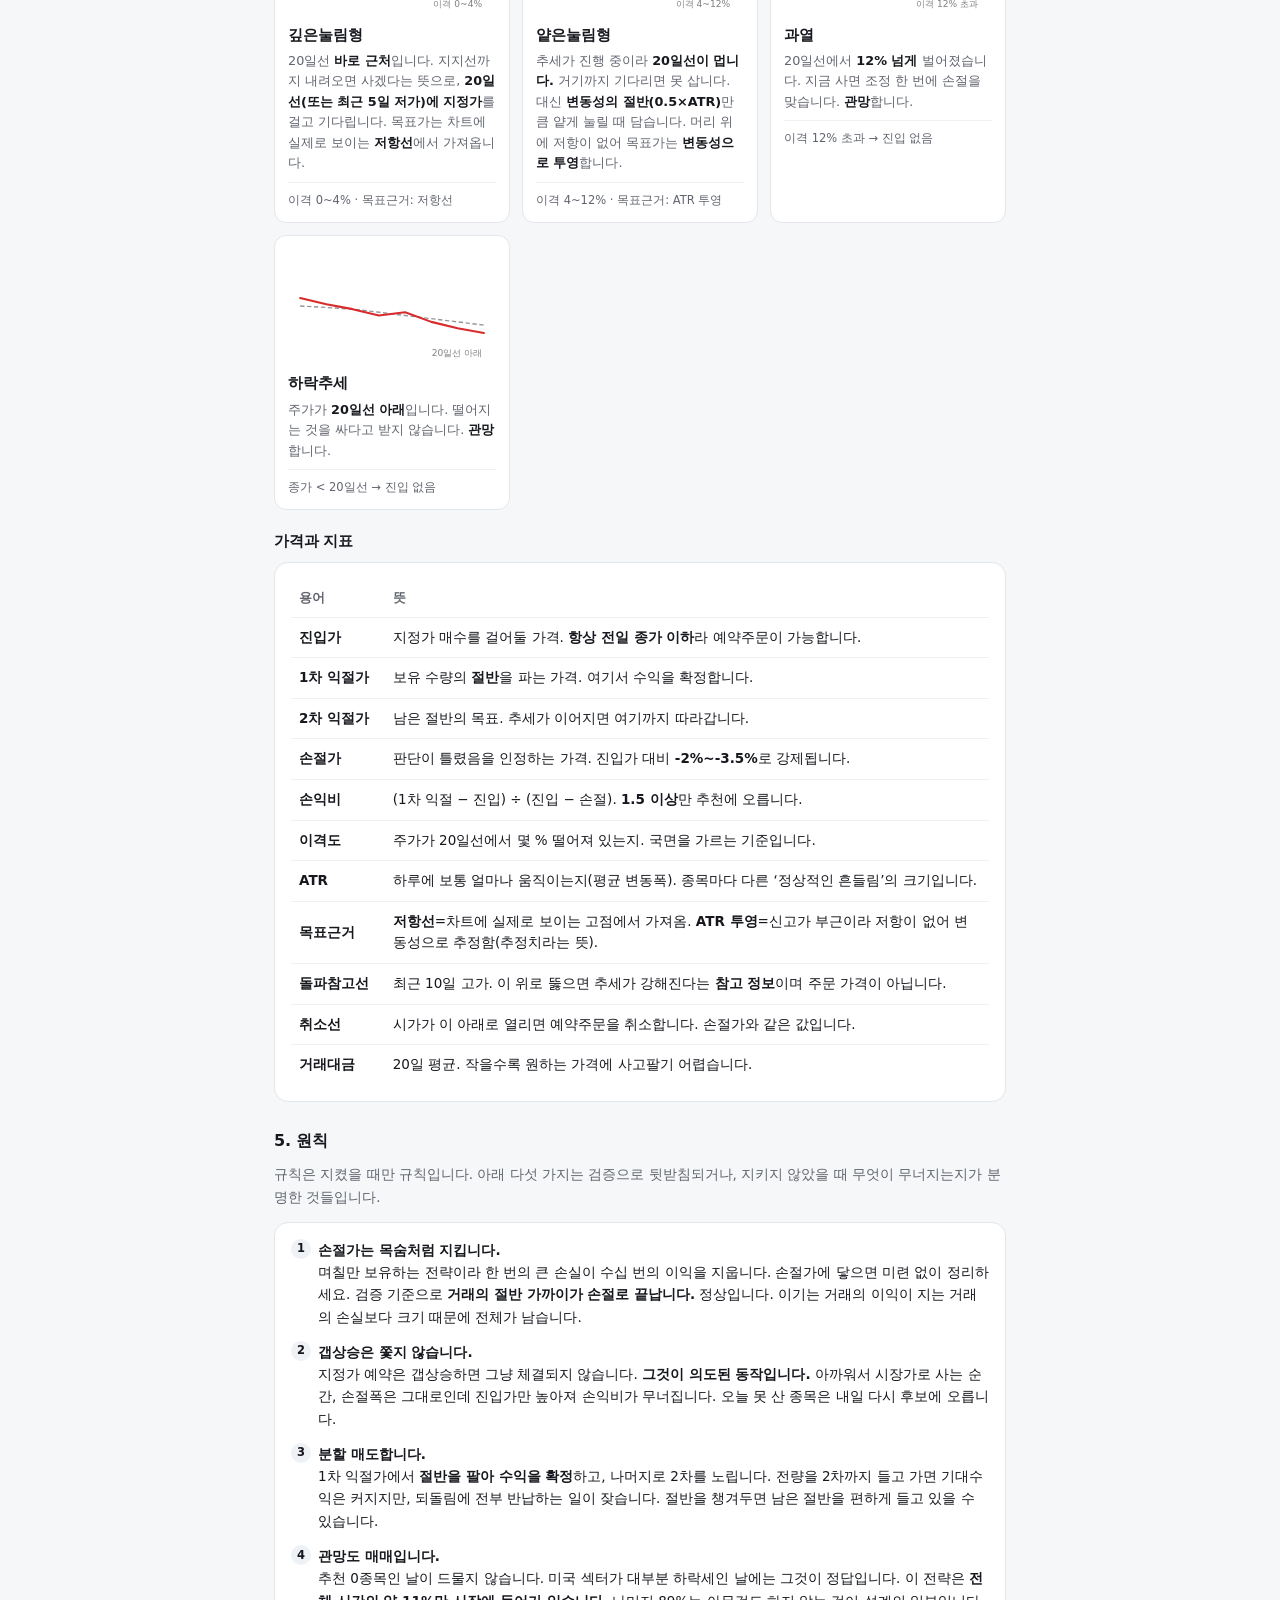
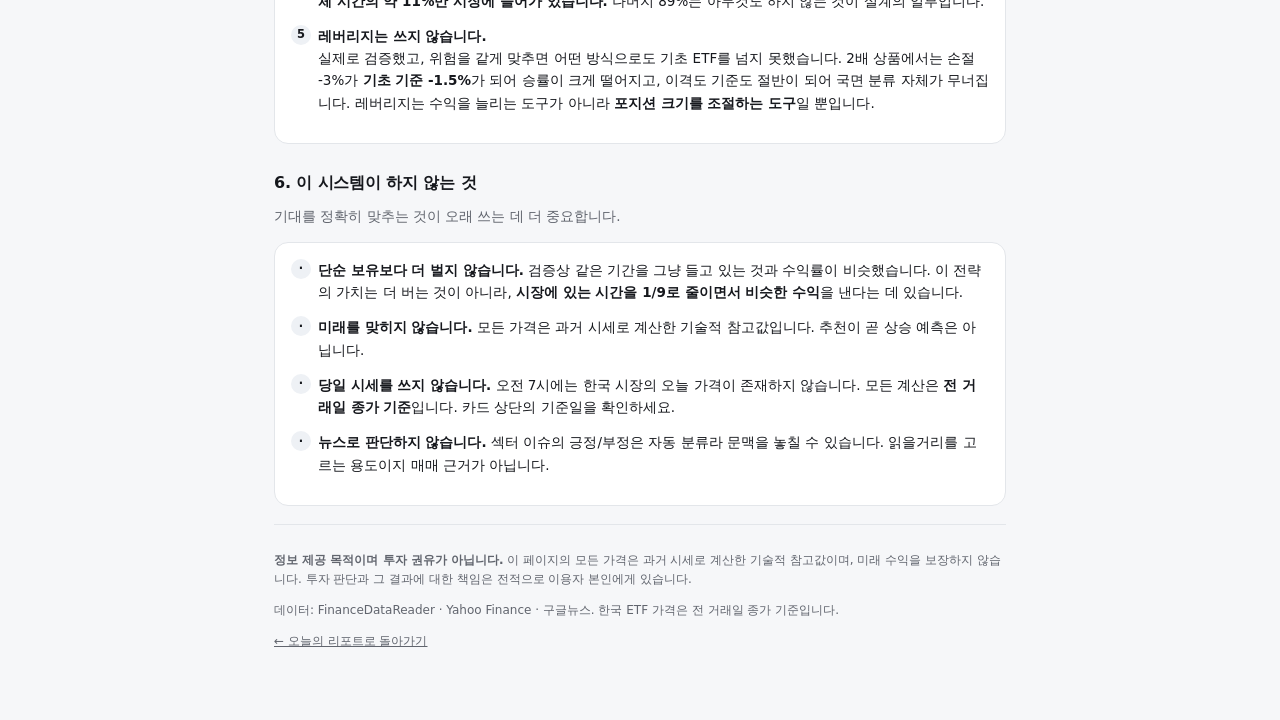
==== commit f184837e: "feat: 수량 계산기에 15만원 프리셋 추가 + 분할 개수 안내 15만원은 전략 배정금 3,000만원 기준 거래당 위험 0.5%에 해당한다. 포트폴리오 시뮬레이션에서 위험조정 성" ====
--- a/docs/guide.html
+++ b/docs/guide.html
@@ -192,12 +192,50 @@
       예: 1회 손실 한도 20만원, 진입가 32,500원, 손절가 31,700원 →
       20만원 ÷ 800원 = <b>250주</b> (약 813만원어치).
       1회 손실 한도는 보통 <b>전체 자금의 0.5~1%</b>로 잡습니다.
-    </p>
+      검증에서는 <b>0.5%</b>가 가장 나았습니다. 0.75%·1%로 올리면 수익은 거의 그대로인데
+      최대 낙폭만 커졌습니다.
+    </p>
+    <div class="wrapx" style="margin-top:10px"><table class="tbl">
+      <tr><th>전략에 배정한 자금</th><th class="n">0.5%</th><th class="n">1.0%</th></tr>
+      <tr><td>1,000만원</td><td class="n">5만원</td><td class="n">10만원</td></tr>
+      <tr><td>3,000만원</td><td class="n"><b>15만원</b></td><td class="n">30만원</td></tr>
+      <tr><td>5,000만원</td><td class="n">25만원</td><td class="n">50만원</td></tr>
+      <tr><td>1억원</td><td class="n">50만원</td><td class="n">100만원</td></tr>
+    </table></div>
     <div class="callout danger" style="margin:12px 0 0">
       <b>필요 자금을 반드시 확인하세요.</b> 손절폭이 좁은 종목일수록 같은 손실 한도에서
       수량이 많아져 <b>매수 금액이 커집니다.</b> 손실은 한도 안이지만 자금이 한 종목에 몰릴 수 있으니,
       계산기의 &lsquo;필요 자금&rsquo;이 감당 가능한 규모인지 보고 넘치면 수량을 줄이세요.
     </div>
+  </div>
+
+  <h3>몇 종목으로 나눌 것인가</h3>
+  <div class="g-card">
+    <p class="lead" style="margin:0 0 10px">
+      분할 개수는 취향이 아니라 <b>산술로 정해집니다.</b>
+      포지션 금액 = 위험금액 ÷ 손절률이므로,
+      <b>동시보유 가능 수 = 손절률 ÷ 위험비율</b>입니다.
+      위험을 키우면 분산 자체가 불가능해집니다.
+    </p>
+    <div class="wrapx"><table class="tbl">
+      <tr><th>거래당 위험</th><th class="n">손절 -3% 기준 1종목</th><th class="n">동시보유 한계</th></tr>
+      <tr><td>0.5%</td><td class="n">자금의 16.7%</td><td class="n"><b>6개</b></td></tr>
+      <tr><td>1.0%</td><td class="n">자금의 33.3%</td><td class="n">3개</td></tr>
+      <tr><td>1.5%</td><td class="n">자금의 50.0%</td><td class="n">2개</td></tr>
+    </table></div>
+    <p class="lead" style="margin:12px 0 0">
+      여기에 <b>신호 공급</b>이라는 두 번째 제약이 걸립니다. 조건을 만족하는 종목은
+      하루 평균 3개 남짓이라, 슬롯을 6개·8개로 늘려도 채울 종목이 없습니다.
+      검증에서 <b>5개를 넘기면 성과가 더 오르지 않고 낙폭만 커졌습니다.</b>
+    </p>
+    <div class="callout info" style="margin:12px 0 0">
+      검증 기준 가장 나은 조합은 <b>4~5종목 분할 · 거래당 위험 0.5%</b>였습니다.
+    </div>
+    <p class="lead" style="margin:12px 0 0">
+      <b>슬롯이 비어 있는 것이 정상입니다.</b> 5개로 잡아도 실제 평균 보유는 2.4개라
+      자금의 절반 이상이 늘 현금으로 남습니다. 시장에 있는 시간이 11%인 전략이라 그렇습니다.
+      현금이 아깝다고 기준을 낮춰 억지로 채우면 성과가 깎입니다.
+    </p>
   </div>
 
   <h3>체결된 뒤 — 익절과 손절은 주문 방식이 다릅니다</h3>
--- a/docs/assets/style.css
+++ b/docs/assets/style.css
@@ -237,11 +237,13 @@
 .calc-field input::-webkit-inner-spin-button { -webkit-appearance: none; margin: 0; }
 .calc-field input::placeholder { color: var(--dim); font-weight: 400; }
 .calc-field .unit { color: var(--dim); font-size: 13.5px; flex-shrink: 0; }
-.calc-pre { display: flex; gap: 6px; margin-top: 8px; flex-wrap: wrap; }
+/* 프리셋은 균등 그리드로. 줄바꿈 시 한 개만 남아 떨어지는 것을 막는다. */
+.calc-pre { display: grid; grid-template-columns: repeat(6, 1fr); gap: 6px; margin-top: 8px; }
+@media (max-width: 560px) { .calc-pre { grid-template-columns: repeat(3, 1fr); } }
 .calc-pre button {
-  font: inherit; font-size: 12px; padding: 5px 10px; border-radius: 999px;
+  font: inherit; font-size: 12px; padding: 6px 4px; border-radius: 999px;
   border: 1px solid var(--line); background: var(--card); color: var(--dim);
-  cursor: pointer; font-variant-numeric: tabular-nums;
+  cursor: pointer; font-variant-numeric: tabular-nums; white-space: nowrap;
 }
 .calc-pre button:hover { color: var(--ink); border-color: var(--dim); }
 .calc-out { margin-top: 11px; }
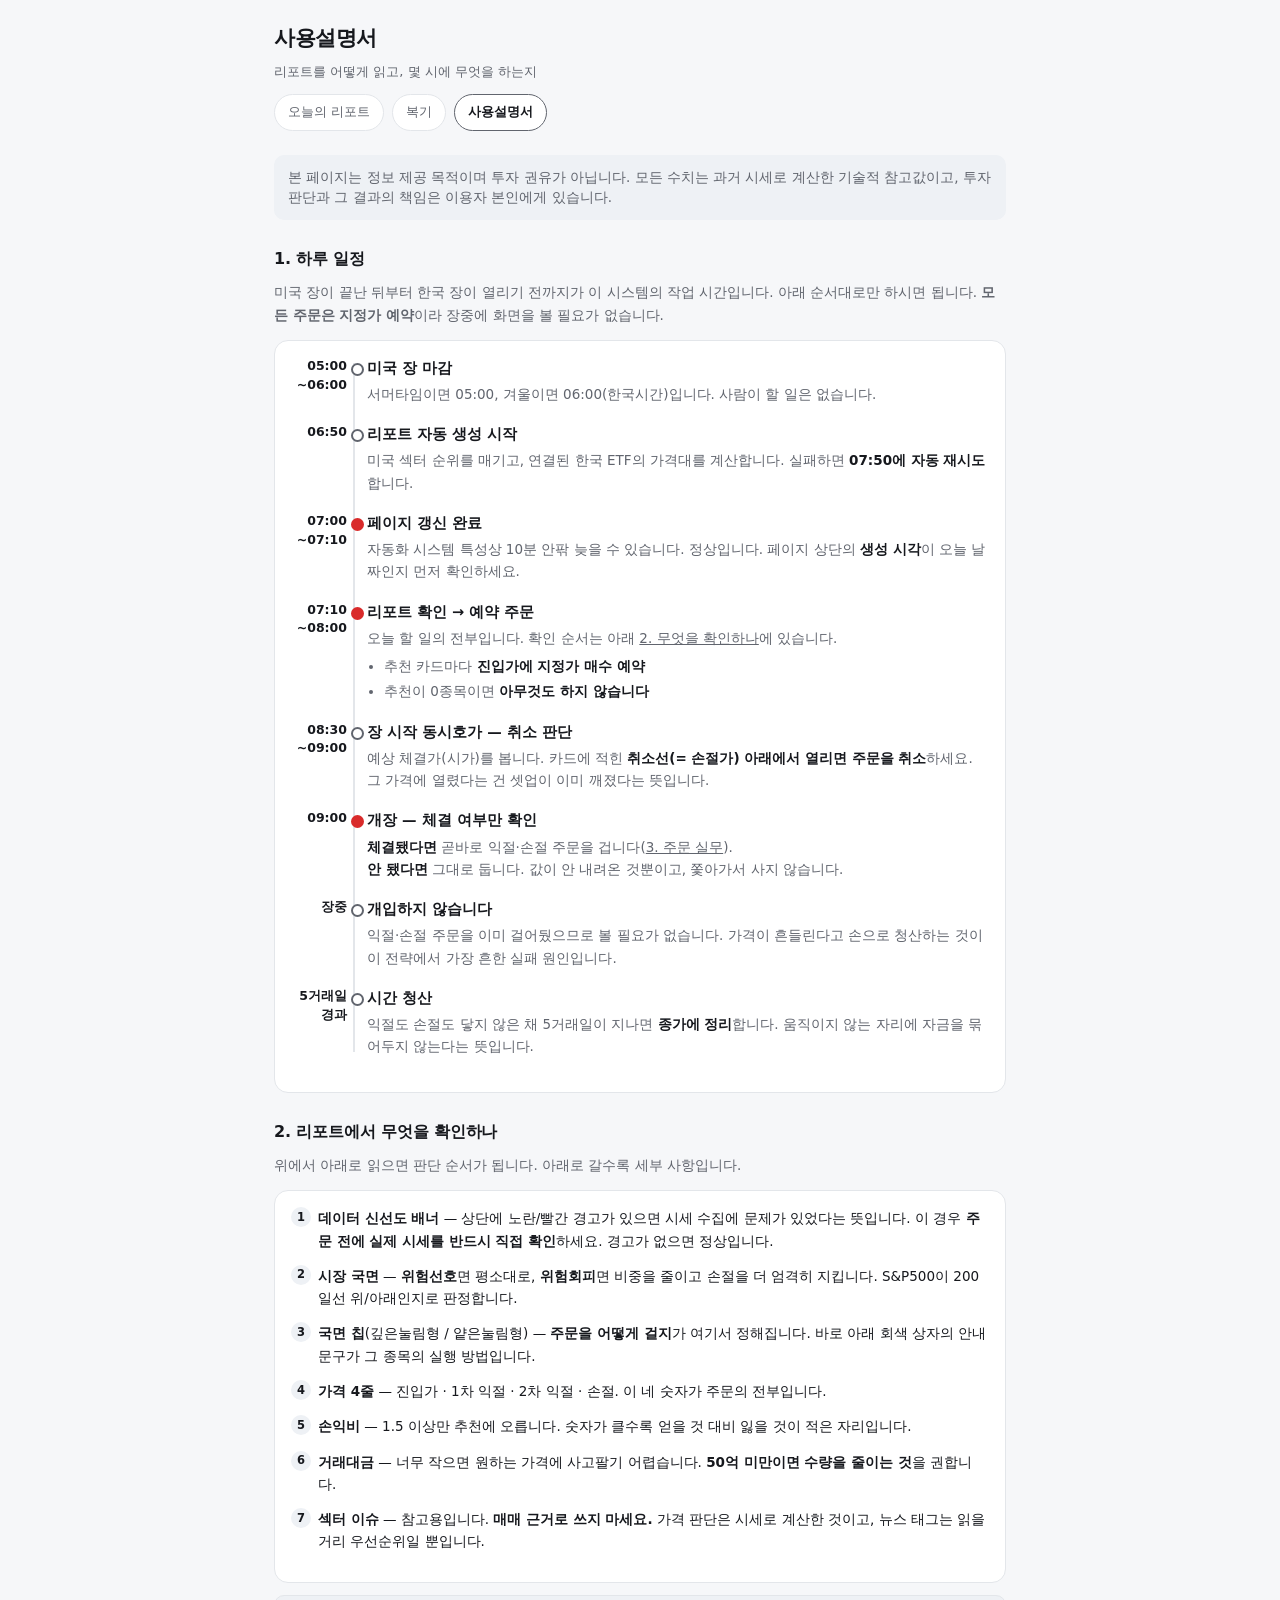
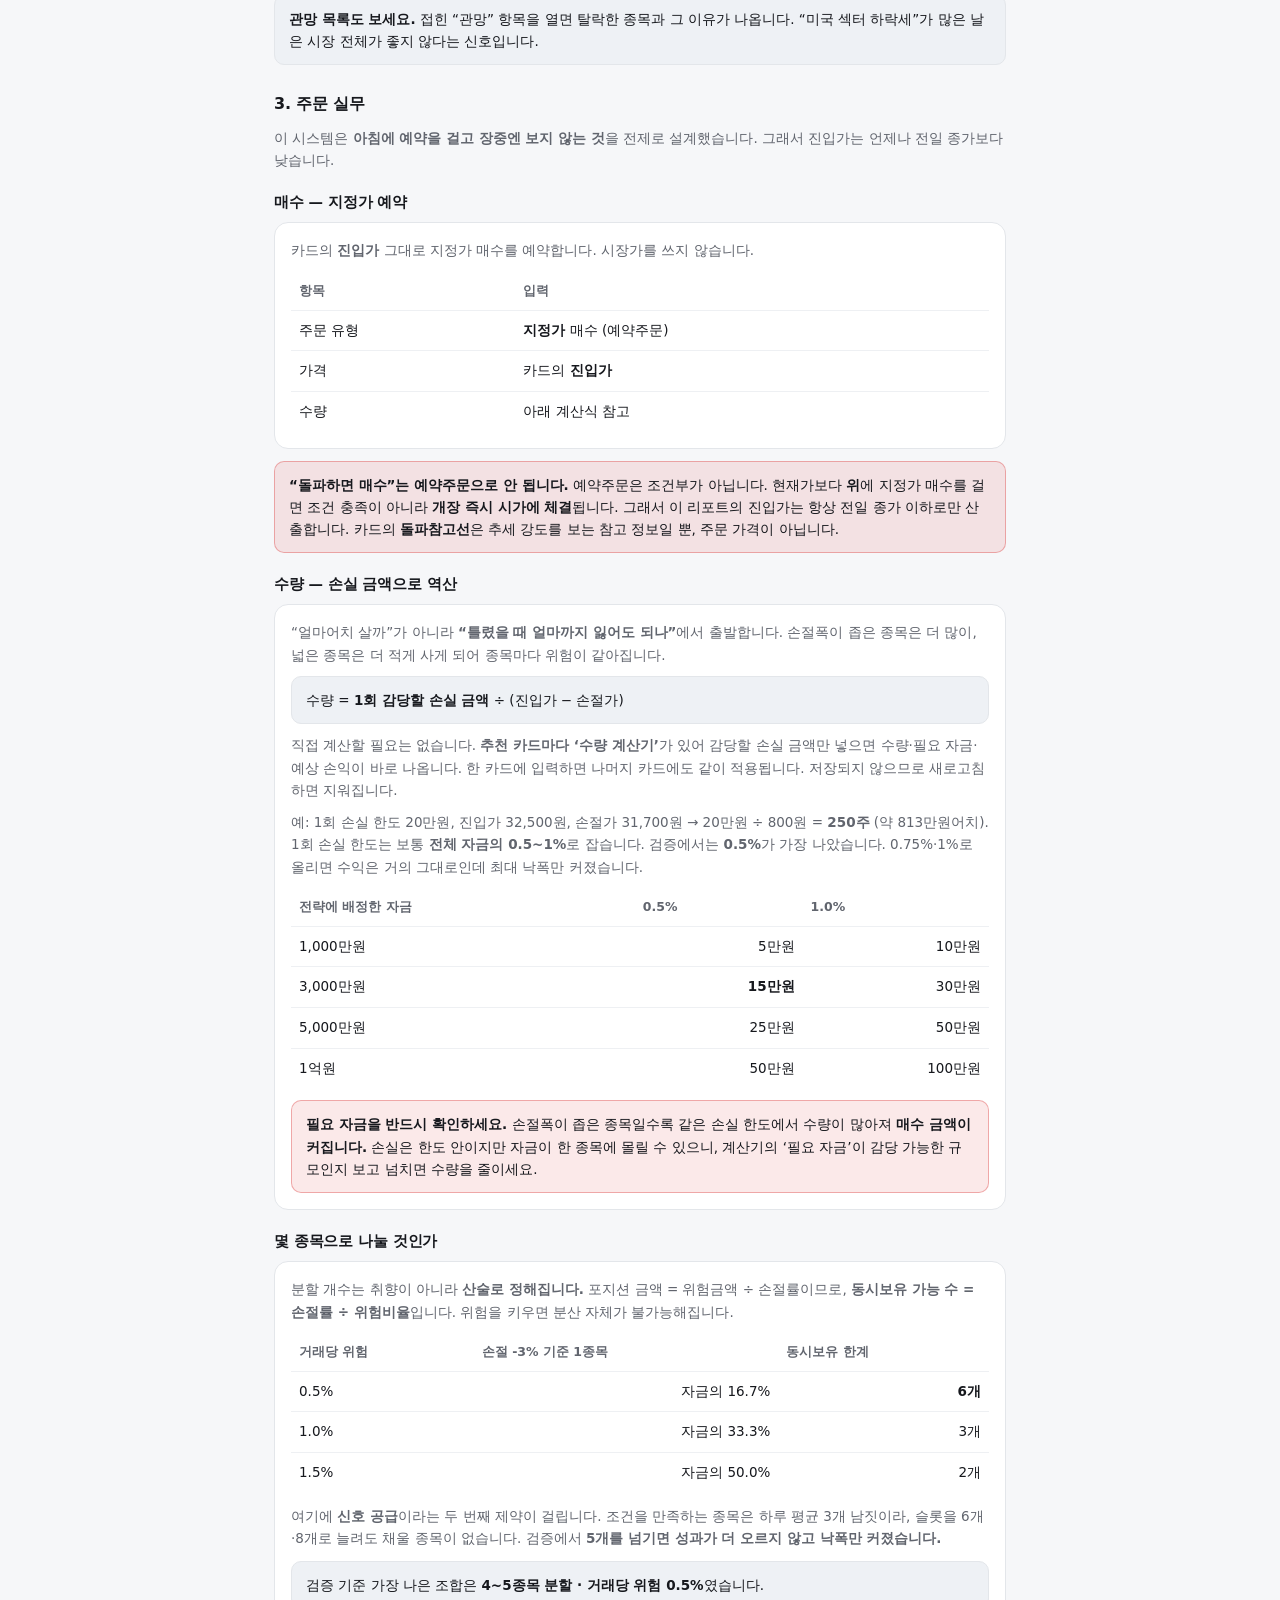
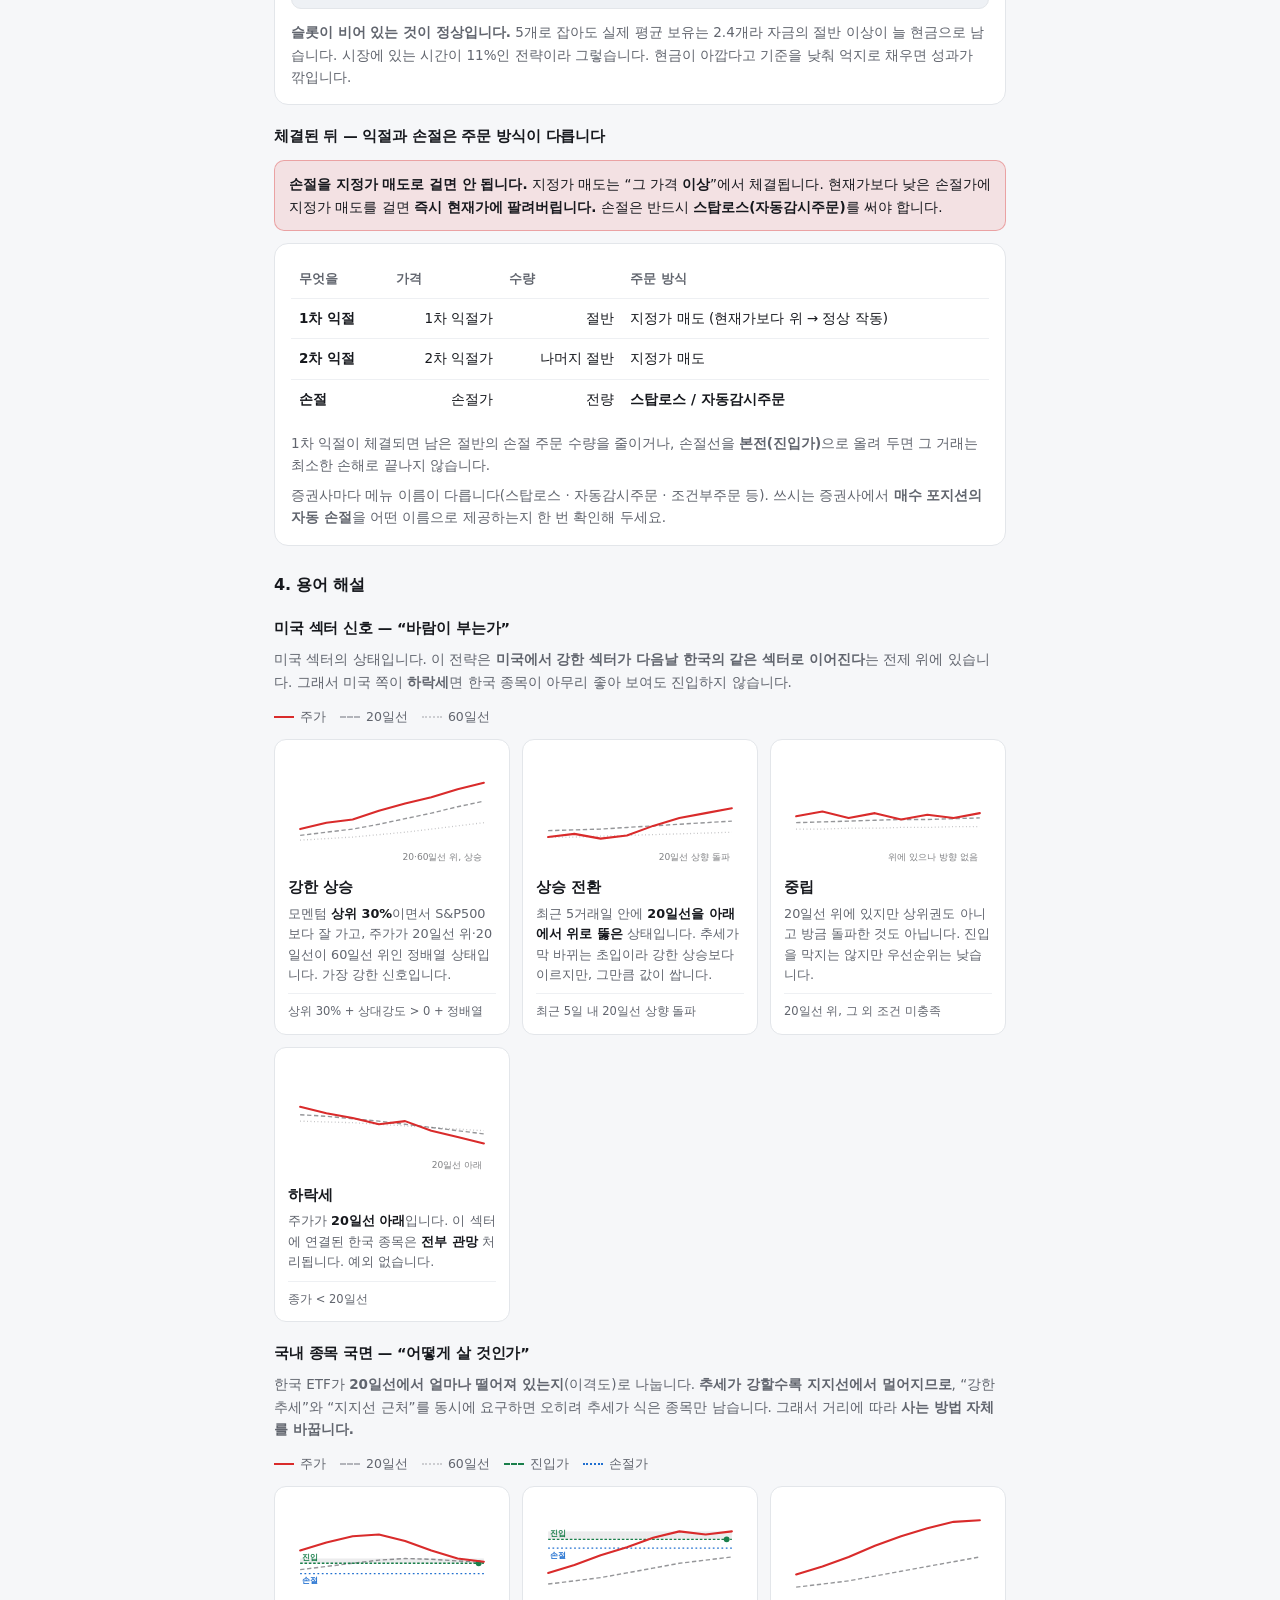
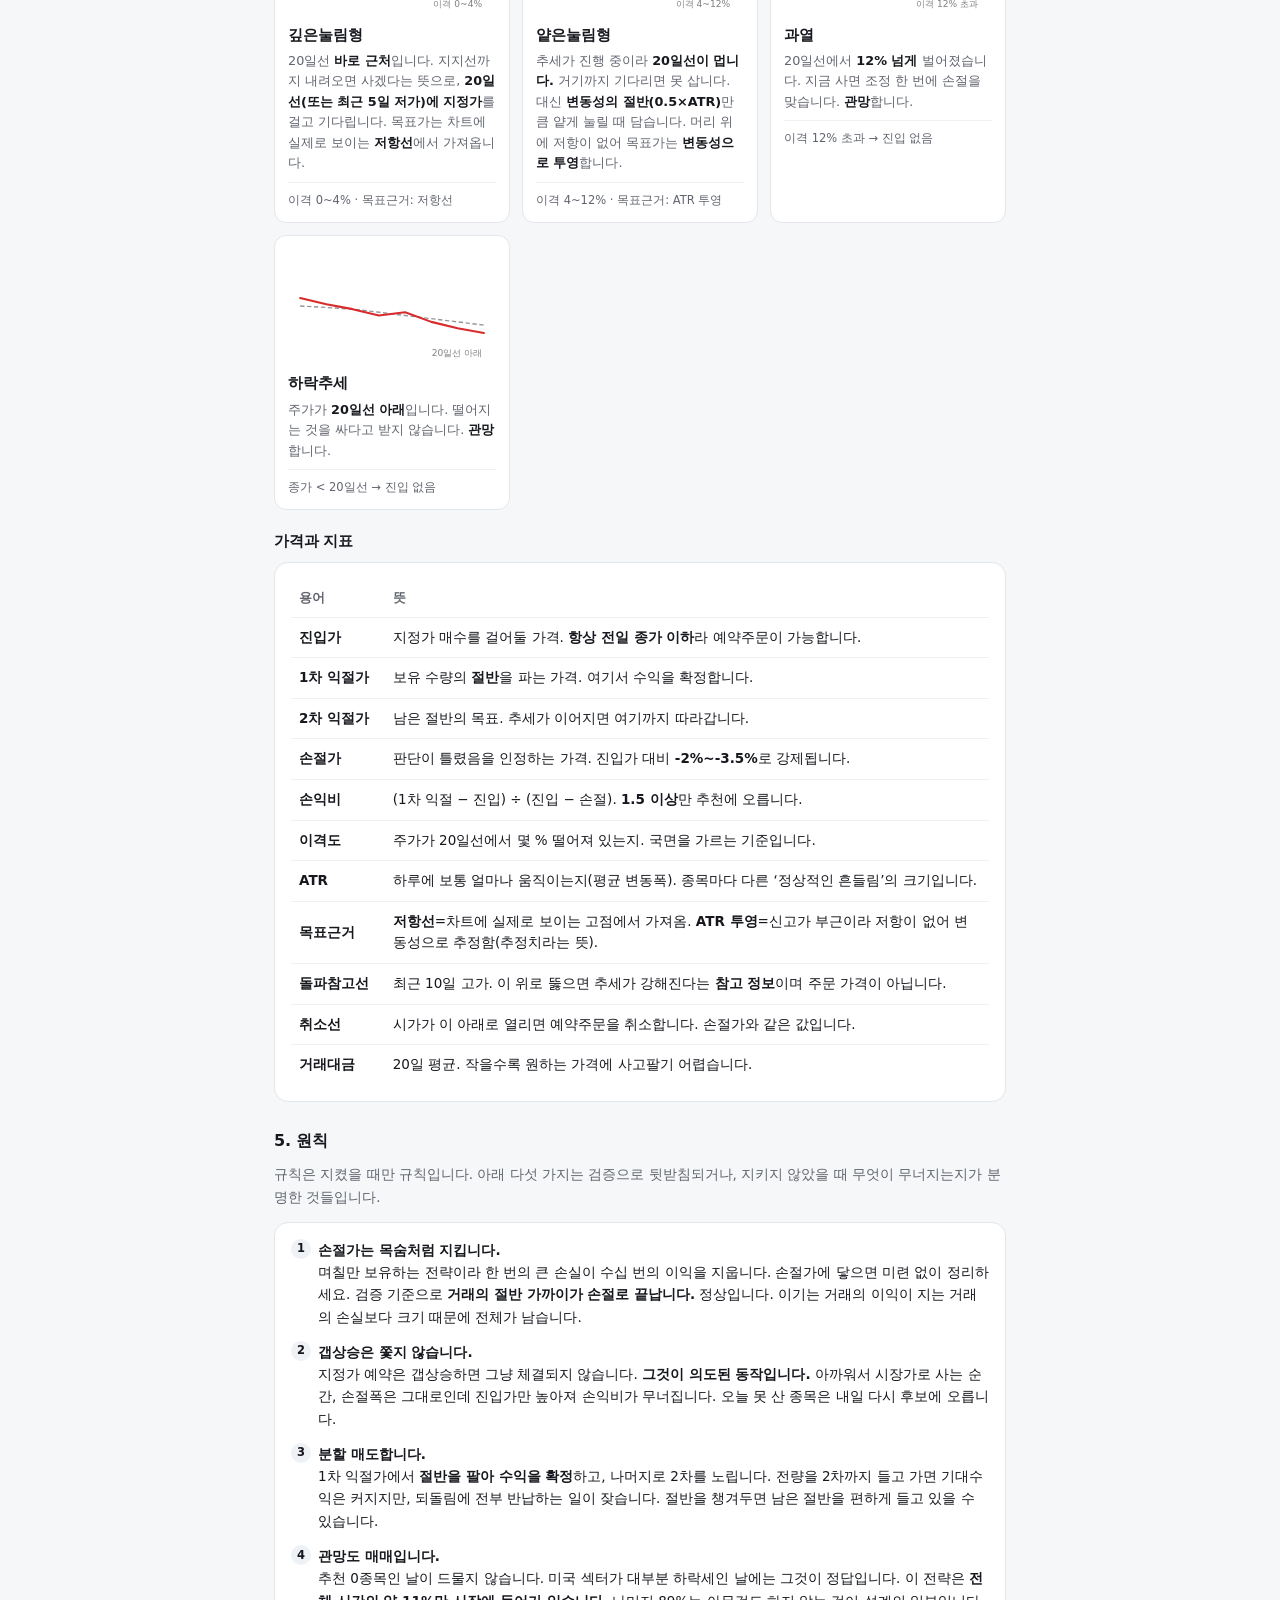
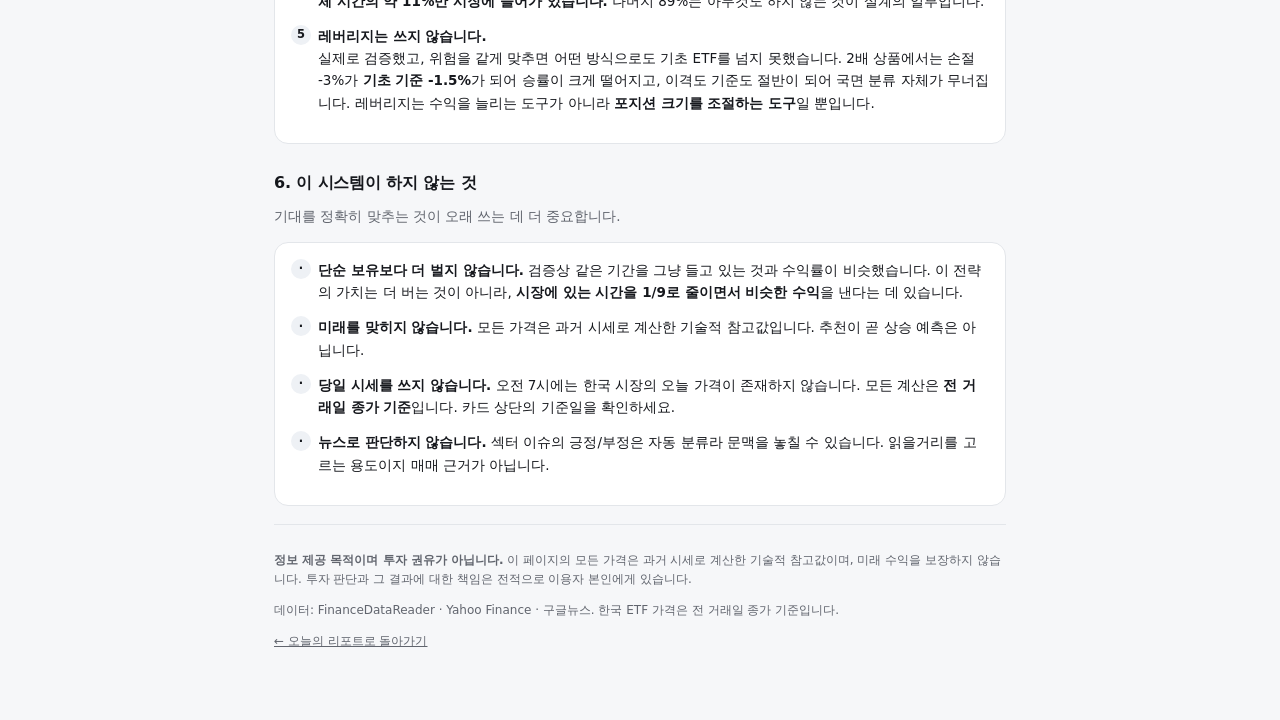
==== commit 85fc0233: "feat: 복기 페이지 (docs/review.html) 지난 추천이 실제로 어떻게 됐는지 시세와 대조한다.  ## 청산 모델을 설명서와 일치시켰다 백테스트는 1차 익절에서 전량 " ====
--- a/docs/guide.html
+++ b/docs/guide.html
@@ -16,6 +16,7 @@
     <div class="meta">리포트를 어떻게 읽고, 몇 시에 무엇을 하는지</div>
     <nav class="nav">
       <a href="index.html">오늘의 리포트</a>
+      <a href="review.html">복기</a>
       <a href="guide.html" class="on">사용설명서</a>
     </nav>
   </header>
--- a/docs/assets/style.css
+++ b/docs/assets/style.css
@@ -238,8 +238,7 @@
 .calc-field input::placeholder { color: var(--dim); font-weight: 400; }
 .calc-field .unit { color: var(--dim); font-size: 13.5px; flex-shrink: 0; }
 /* 프리셋은 균등 그리드로. 줄바꿈 시 한 개만 남아 떨어지는 것을 막는다. */
-.calc-pre { display: grid; grid-template-columns: repeat(6, 1fr); gap: 6px; margin-top: 8px; }
-@media (max-width: 560px) { .calc-pre { grid-template-columns: repeat(3, 1fr); } }
+.calc-pre { display: grid; grid-template-columns: repeat(4, 1fr); gap: 6px; margin-top: 8px; }
 .calc-pre button {
   font: inherit; font-size: 12px; padding: 6px 4px; border-radius: 999px;
   border: 1px solid var(--line); background: var(--card); color: var(--dim);
@@ -256,3 +255,38 @@
 .calc-qty td.v { font-size: 19px; }
 .calc-note { font-size: 11.5px; color: var(--dim); margin-top: 9px; line-height: 1.55; }
 .calc-warn { font-size: 12.5px; color: var(--warn); margin-top: 9px; line-height: 1.55; }
+
+/* ===== 복기 페이지 ===== */
+.kpi { display: grid; grid-template-columns: repeat(auto-fit, minmax(96px, 1fr));
+       gap: 8px; margin-bottom: 12px; }
+.kpi div { background: var(--card); border: 1px solid var(--line); border-radius: 11px;
+           padding: 11px 12px; }
+.kpi .k { font-size: 11.5px; color: var(--dim); }
+.kpi .v { font-size: 19px; font-weight: 700; font-variant-numeric: tabular-nums; margin-top: 2px; }
+.kpi .s { font-size: 11px; color: var(--dim); margin-top: 1px; }
+
+.trow { background: var(--card); border: 1px solid var(--line); border-radius: 12px;
+        padding: 12px 14px; margin-bottom: 8px; }
+.trow-h { display: flex; align-items: baseline; gap: 7px; flex-wrap: wrap; }
+.trow-h .d { color: var(--dim); font-size: 12px; font-variant-numeric: tabular-nums; }
+.trow-h .n { font-weight: 700; font-size: 14.5px; }
+.trow-h .r { margin-left: auto; font-weight: 700; font-variant-numeric: tabular-nums; font-size: 15px; }
+.trow-b { font-size: 12.5px; color: var(--dim); margin-top: 5px; line-height: 1.6; }
+.trow-legs { font-size: 12px; color: var(--dim); margin-top: 6px;
+             padding-top: 6px; border-top: 1px solid var(--line2); }
+.trow-legs span { margin-right: 10px; white-space: nowrap; }
+.st { font-size: 11px; padding: 2px 7px; border-radius: 999px; background: var(--chipbg); color: var(--dim); }
+.st.win  { background: rgba(217,43,43,.15); color: var(--up); font-weight: 600; }
+.st.loss { background: rgba(31,111,208,.15); color: var(--down); font-weight: 600; }
+.st.open { background: rgba(178,106,0,.15); color: var(--warn); font-weight: 600; }
+
+.bars td:first-child { white-space: nowrap; width: 1%; padding-right: 10px; font-size: 13px; }
+.bars td.bar { width: auto; min-width: 34px; padding-right: 8px; }
+.bars td.n { white-space: nowrap; width: 1%; padding-left: 8px; }
+.bars .b { height: 9px; border-radius: 5px; background: var(--up); min-width: 2px; }
+.bars .b.neg { background: var(--down); }
+
+.bt-note { background: rgba(178,106,0,.10); border: 1px solid rgba(178,106,0,.35);
+           color: var(--warn); border-radius: 10px; padding: 11px 13px;
+           font-size: 13px; line-height: 1.6; margin-bottom: 12px; }
+.empty-sm { color: var(--dim); font-size: 13.5px; padding: 16px 2px; }
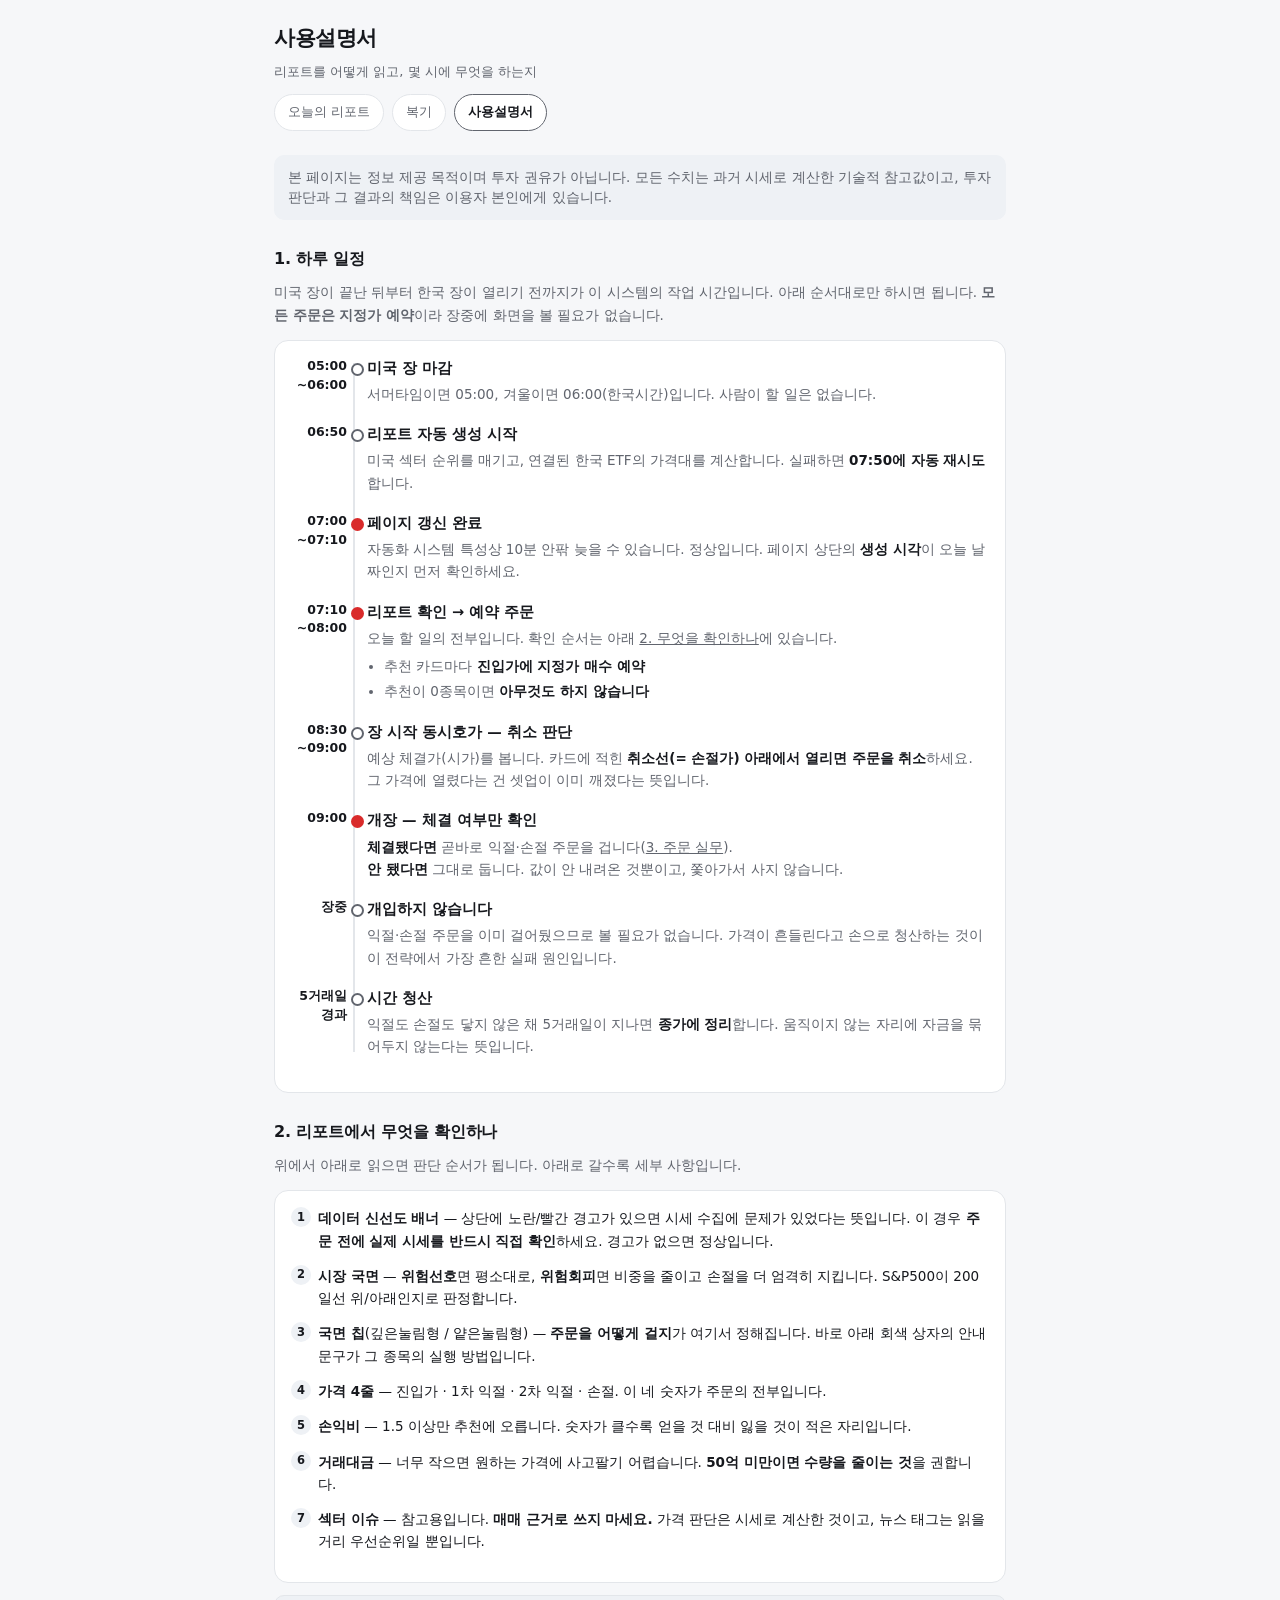
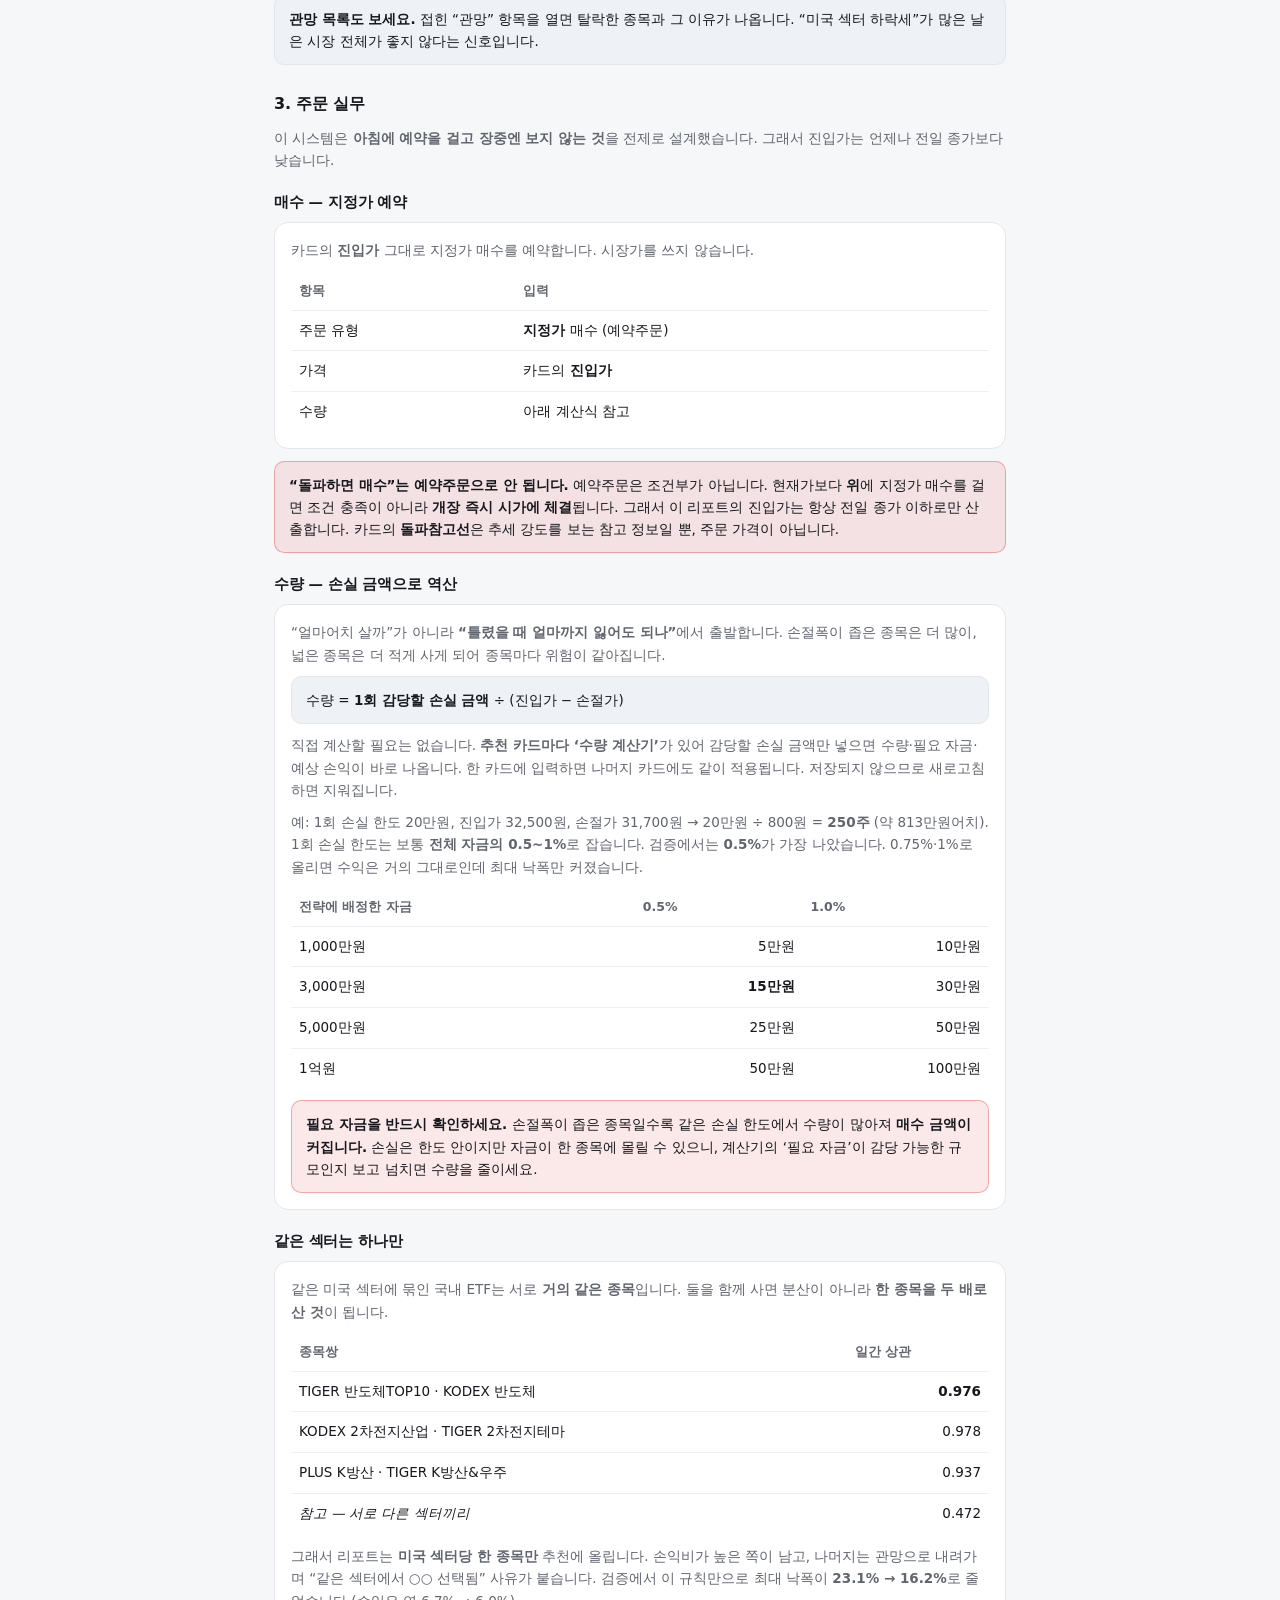
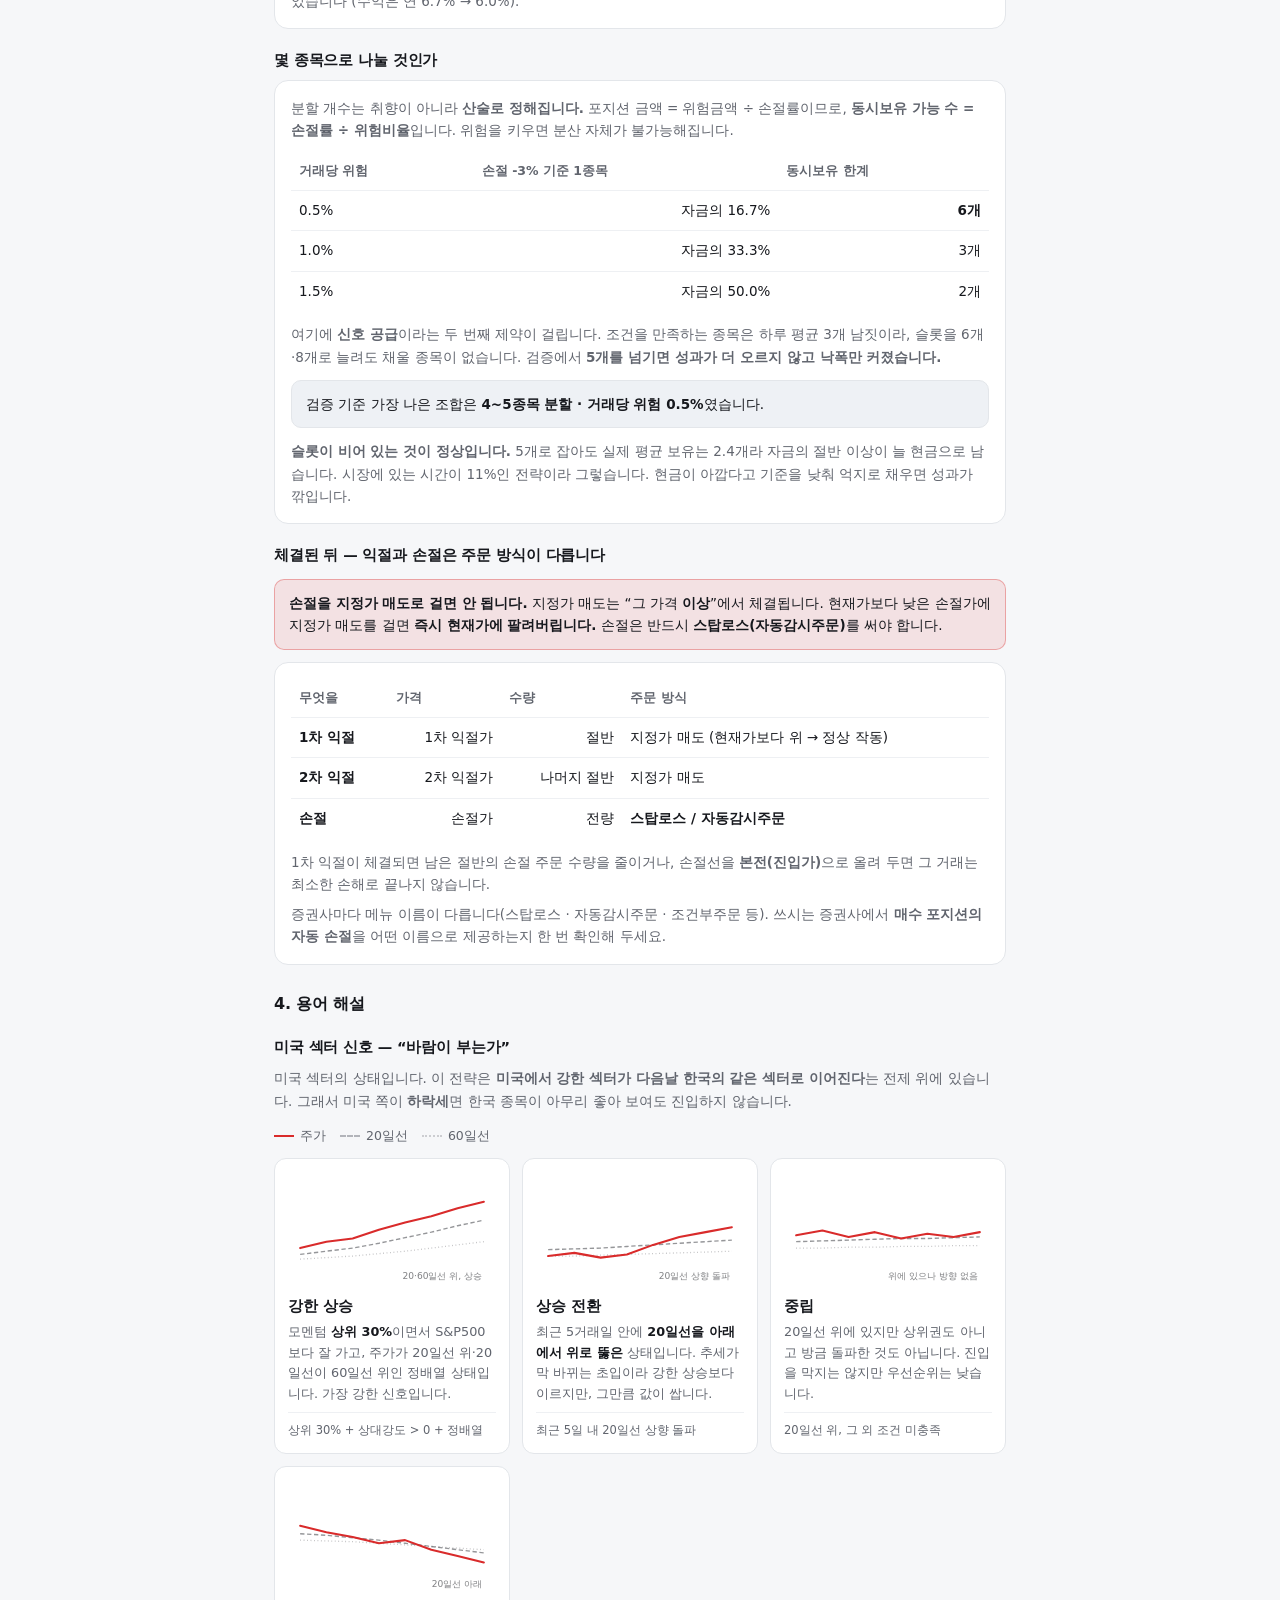
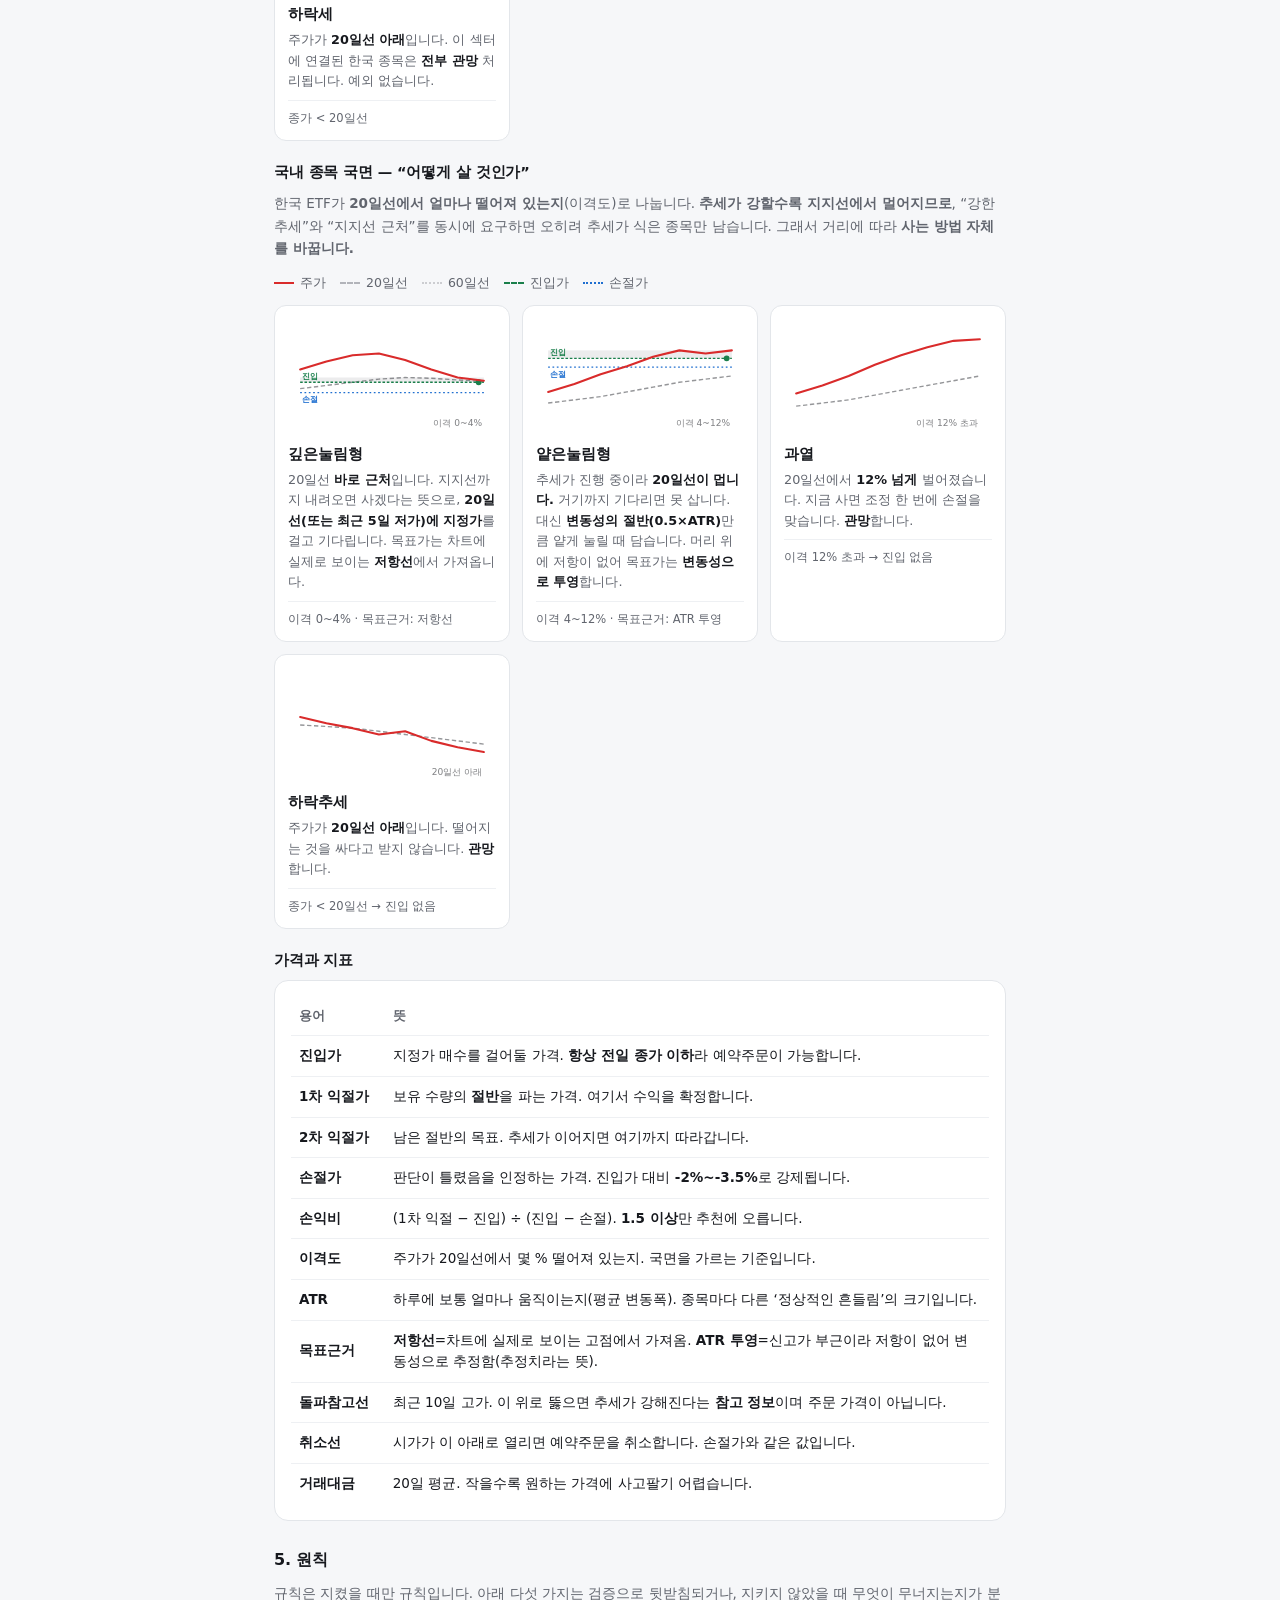
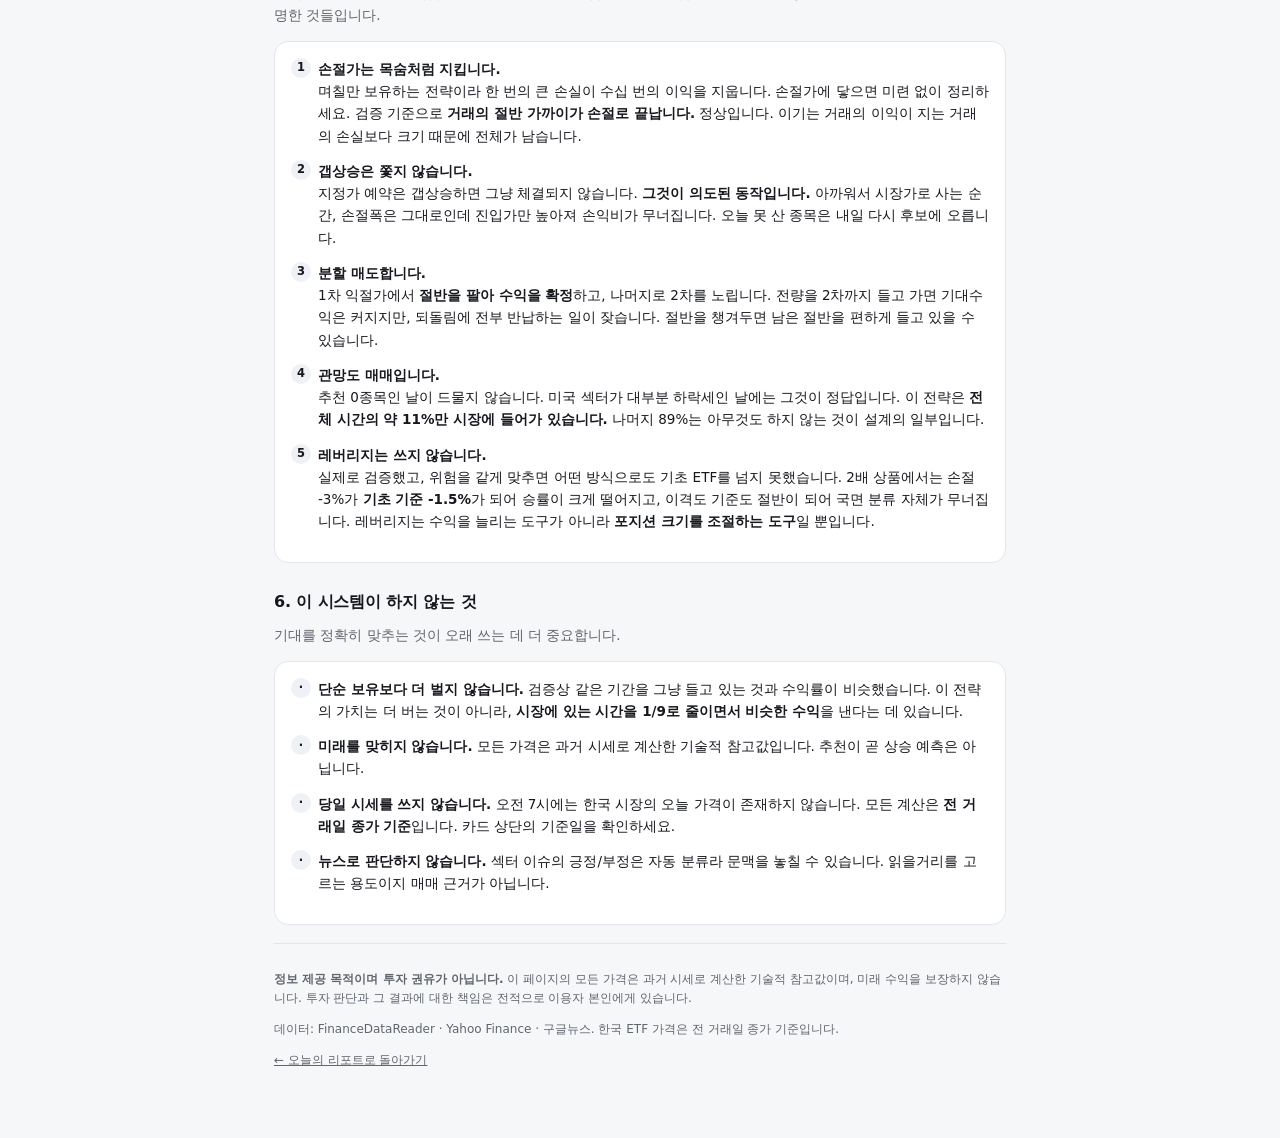
==== commit a21caf4d: "feat: 미국 섹터당 1종목 제한 (상관 중복 제거) 같은 미국 섹터에 묶인 국내 ETF는 서로 상관이 0.94~0.99 로 사실상 같은 종목이다.   TIGER 반도체TOP10" ====
--- a/docs/guide.html
+++ b/docs/guide.html
@@ -208,6 +208,28 @@
       수량이 많아져 <b>매수 금액이 커집니다.</b> 손실은 한도 안이지만 자금이 한 종목에 몰릴 수 있으니,
       계산기의 &lsquo;필요 자금&rsquo;이 감당 가능한 규모인지 보고 넘치면 수량을 줄이세요.
     </div>
+  </div>
+
+  <h3>같은 섹터는 하나만</h3>
+  <div class="g-card">
+    <p class="lead" style="margin:0 0 10px">
+      같은 미국 섹터에 묶인 국내 ETF는 서로 <b>거의 같은 종목</b>입니다.
+      둘을 함께 사면 분산이 아니라 <b>한 종목을 두 배로 산 것</b>이 됩니다.
+    </p>
+    <div class="wrapx"><table class="tbl">
+      <tr><th>종목쌍</th><th class="n">일간 상관</th></tr>
+      <tr><td>TIGER 반도체TOP10 · KODEX 반도체</td><td class="n"><b>0.976</b></td></tr>
+      <tr><td>KODEX 2차전지산업 · TIGER 2차전지테마</td><td class="n">0.978</td></tr>
+      <tr><td>PLUS K방산 · TIGER K방산&amp;우주</td><td class="n">0.937</td></tr>
+      <tr><td><i>참고 — 서로 다른 섹터끼리</i></td><td class="n">0.472</td></tr>
+    </table></div>
+    <p class="lead" style="margin:12px 0 0">
+      그래서 리포트는 <b>미국 섹터당 한 종목만</b> 추천에 올립니다.
+      손익비가 높은 쪽이 남고, 나머지는 관망으로 내려가며
+      &ldquo;같은 섹터에서 ○○ 선택됨&rdquo; 사유가 붙습니다.
+      검증에서 이 규칙만으로 최대 낙폭이 <b>23.1% → 16.2%</b>로 줄었습니다
+      (수익은 연 6.7% → 6.0%).
+    </p>
   </div>
 
   <h3>몇 종목으로 나눌 것인가</h3>
--- a/docs/assets/style.css
+++ b/docs/assets/style.css
@@ -290,3 +290,15 @@
            color: var(--warn); border-radius: 10px; padding: 11px 13px;
            font-size: 13px; line-height: 1.6; margin-bottom: 12px; }
 .empty-sm { color: var(--dim); font-size: 13.5px; padding: 16px 2px; }
+
+/* 표본 진행률 */
+.ms { background: var(--card); border: 1px solid var(--line); border-radius: var(--r);
+      padding: 14px 15px; margin-bottom: 12px; }
+.ms.done { border-color: rgba(26,127,75,.5); background: rgba(26,127,75,.08); }
+.ms-h { font-size: 13.5px; font-weight: 600; margin-bottom: 3px; }
+.ms-s { font-size: 12.5px; color: var(--dim); line-height: 1.6; }
+.ms-row { margin-top: 11px; }
+.ms-lab { display: flex; font-size: 12.5px; margin-bottom: 5px; }
+.ms-lab .r { margin-left: auto; font-variant-numeric: tabular-nums; color: var(--dim); }
+.ms-bar { height: 8px; border-radius: 4px; background: var(--chipbg); overflow: hidden; }
+.ms-bar i { display: block; height: 100%; background: var(--ok); border-radius: 4px; min-width: 2px; }
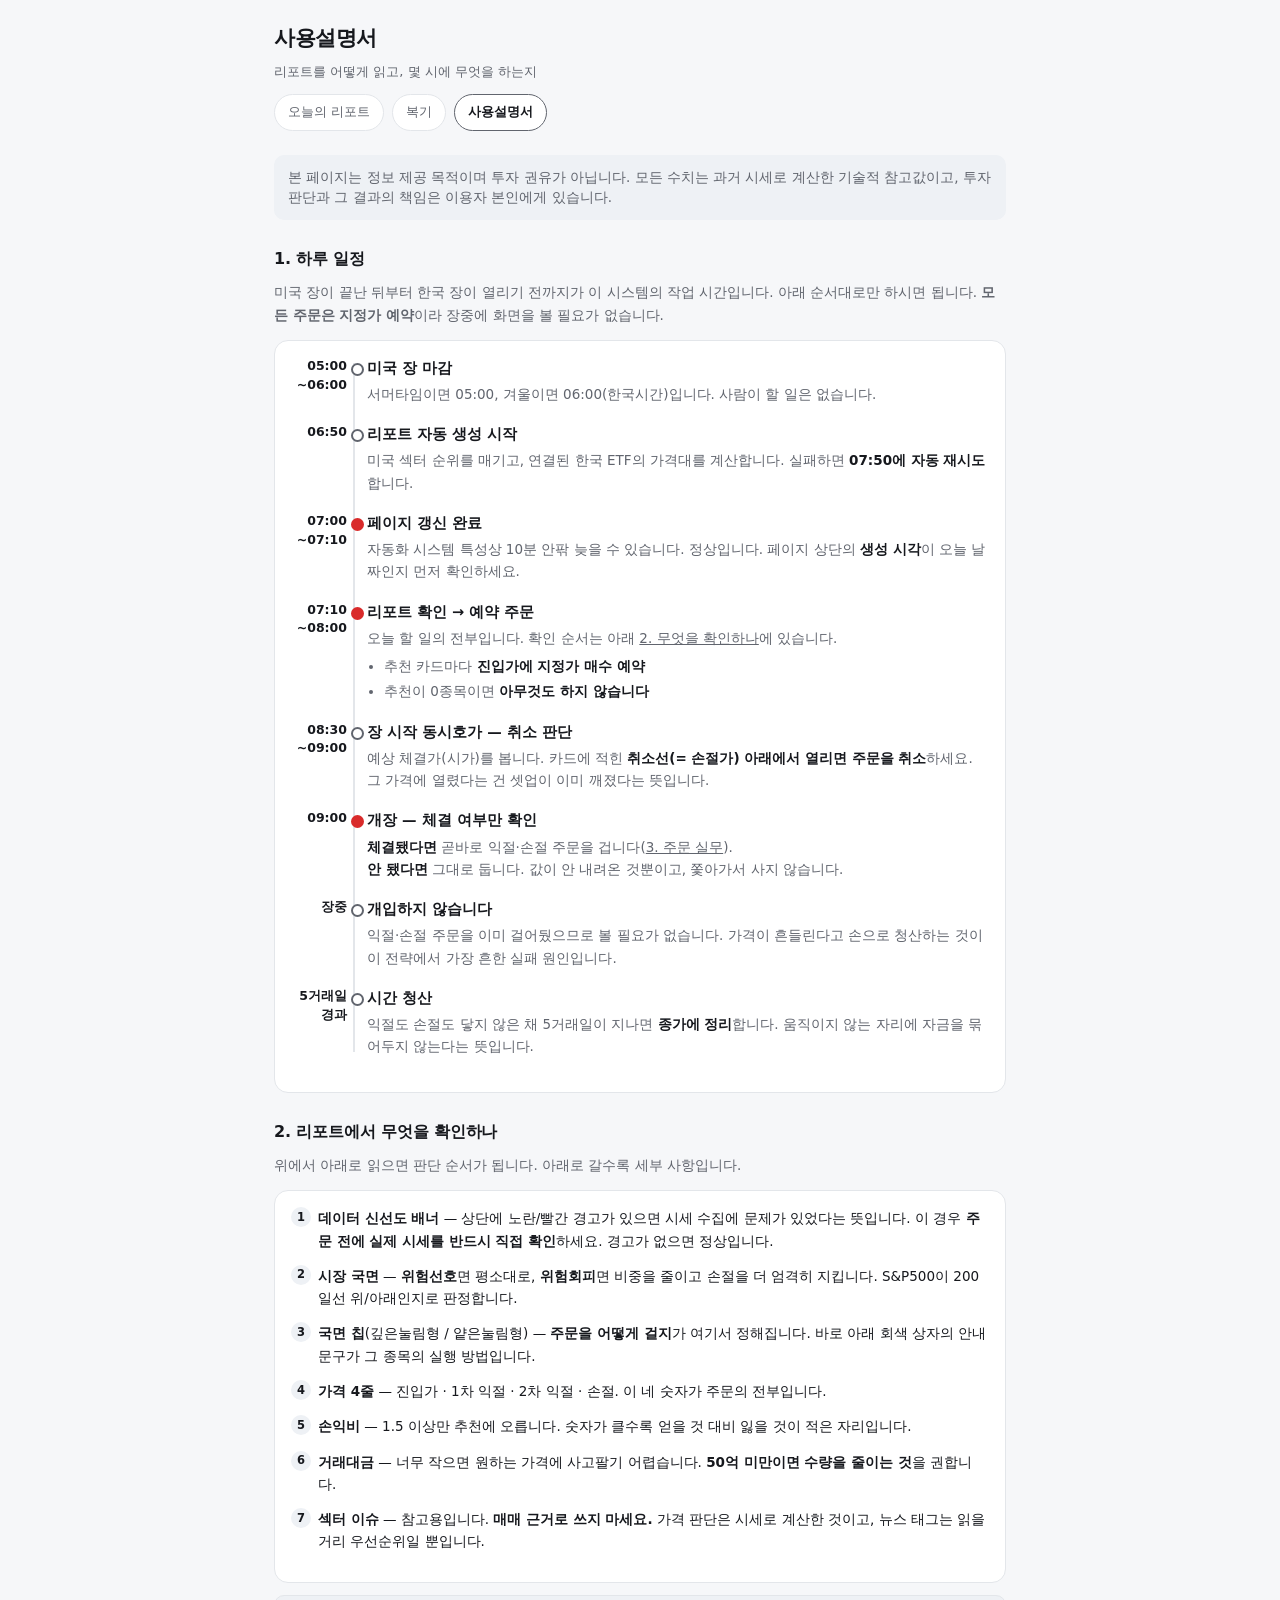
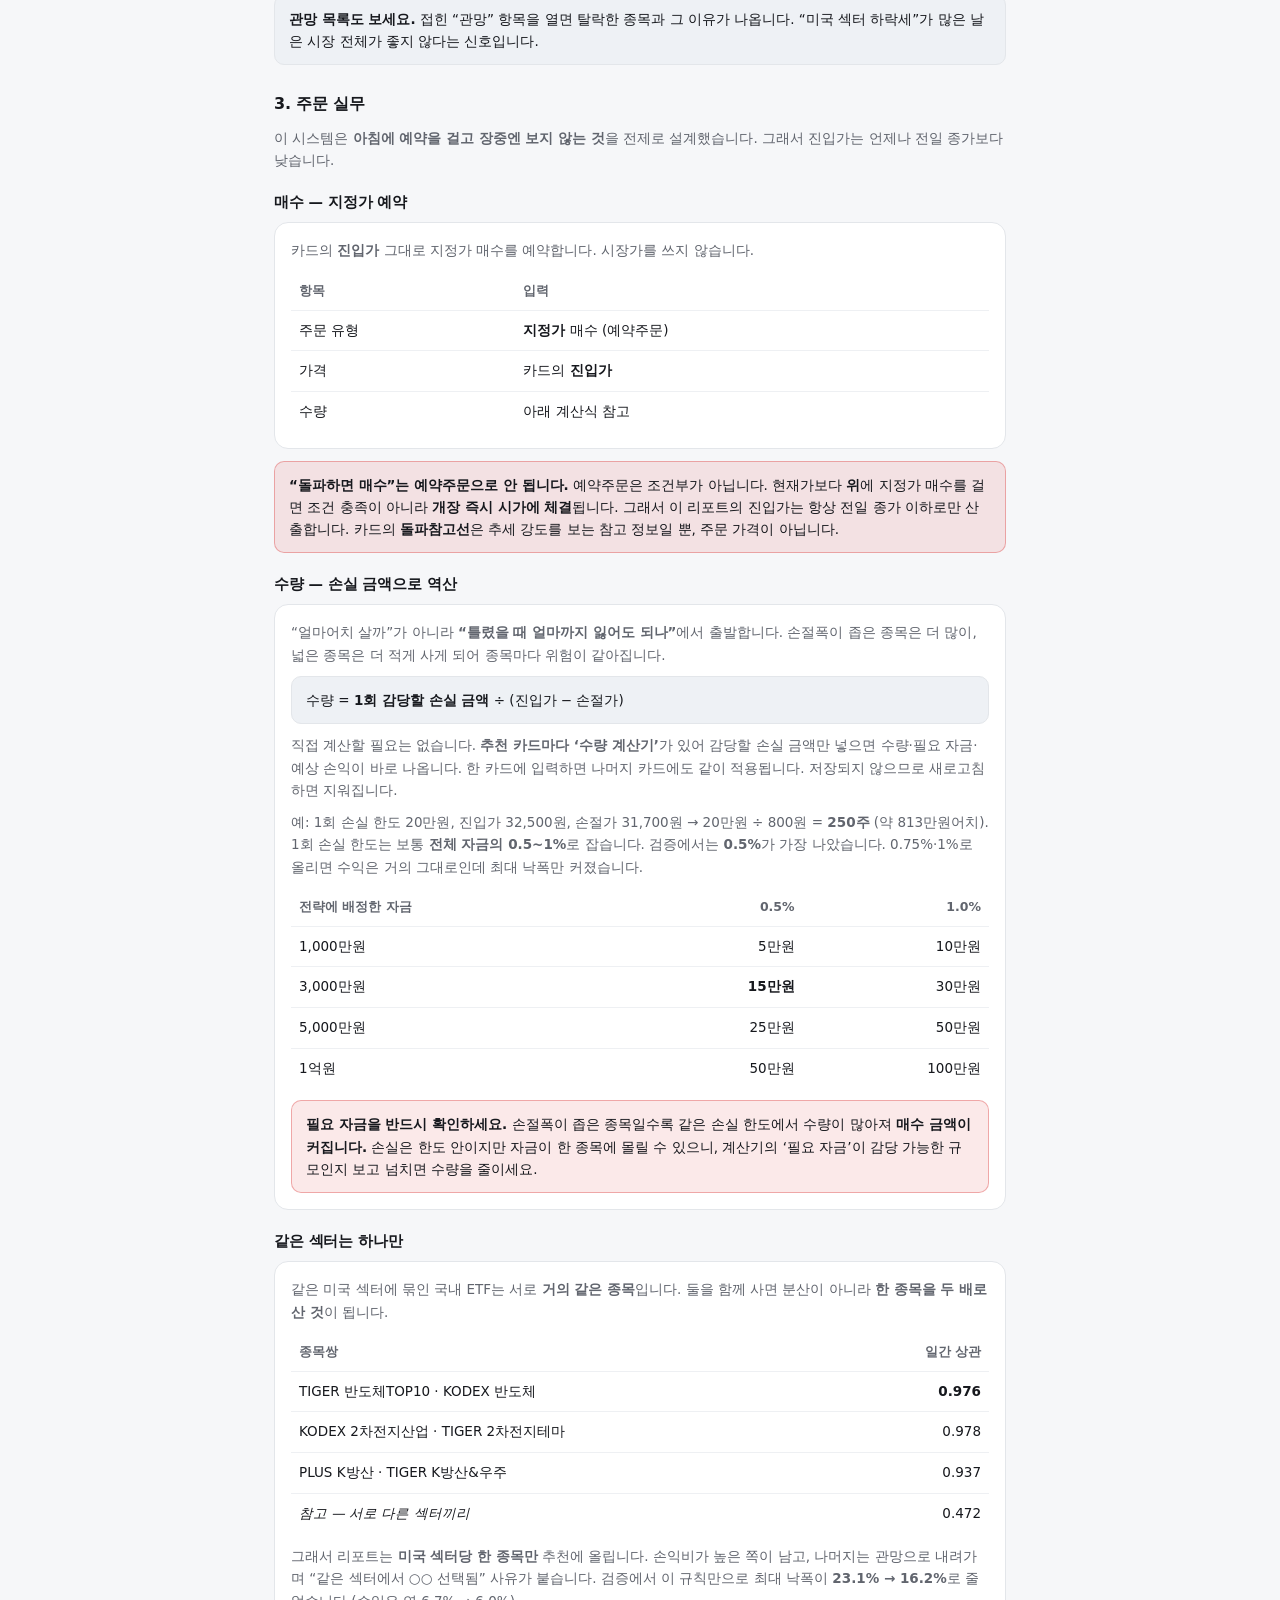
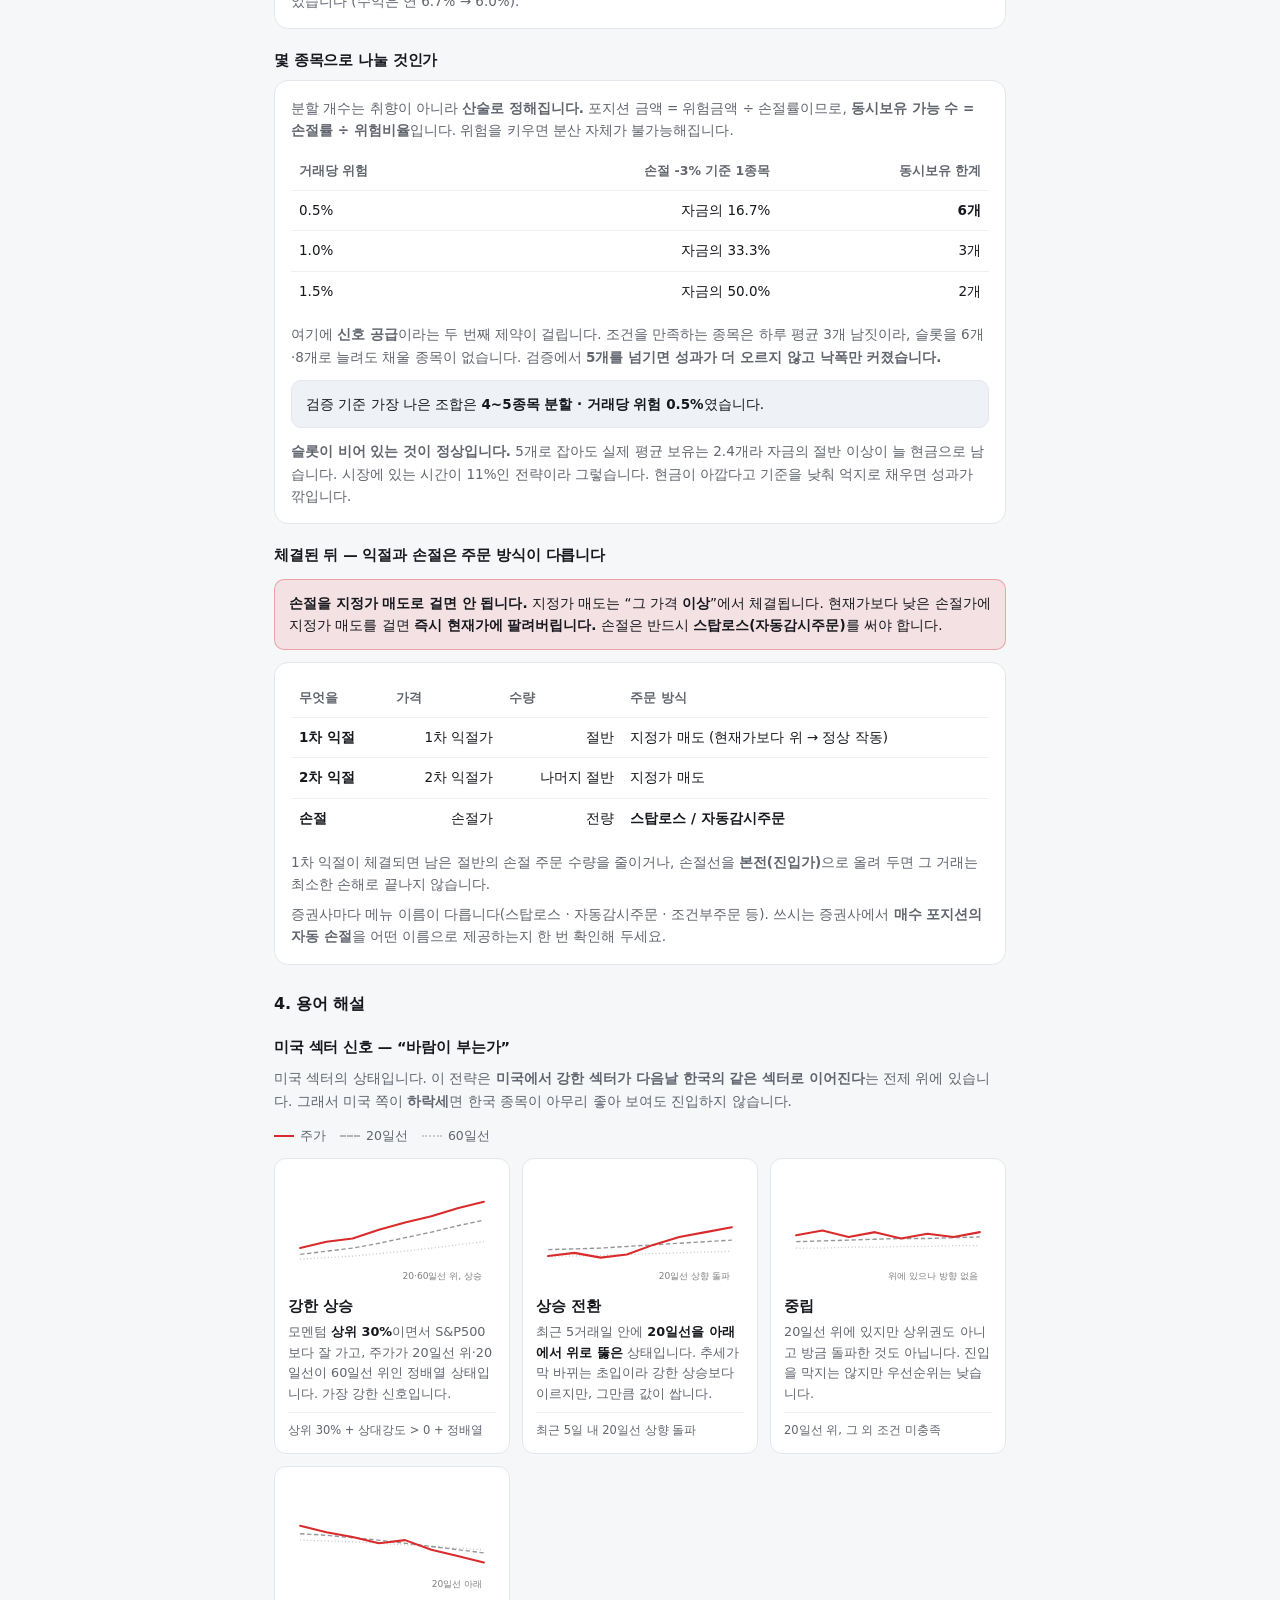
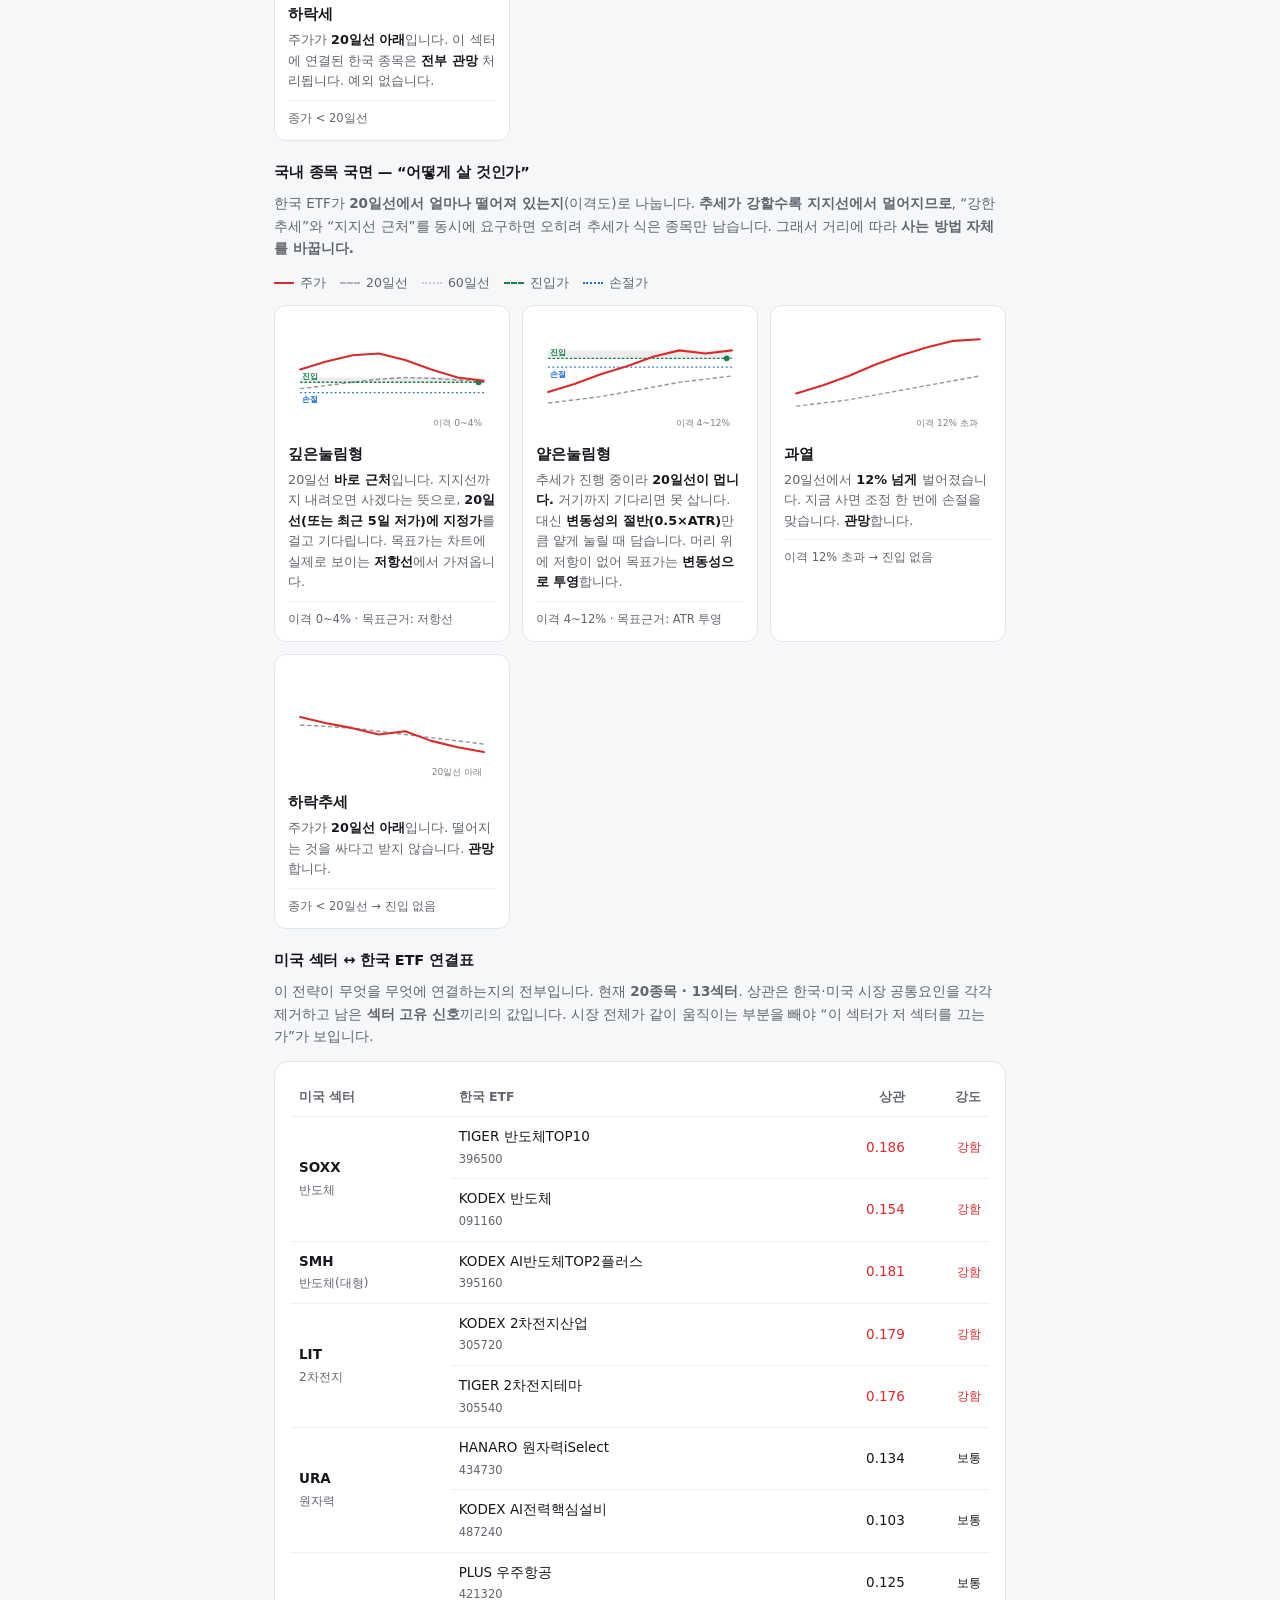
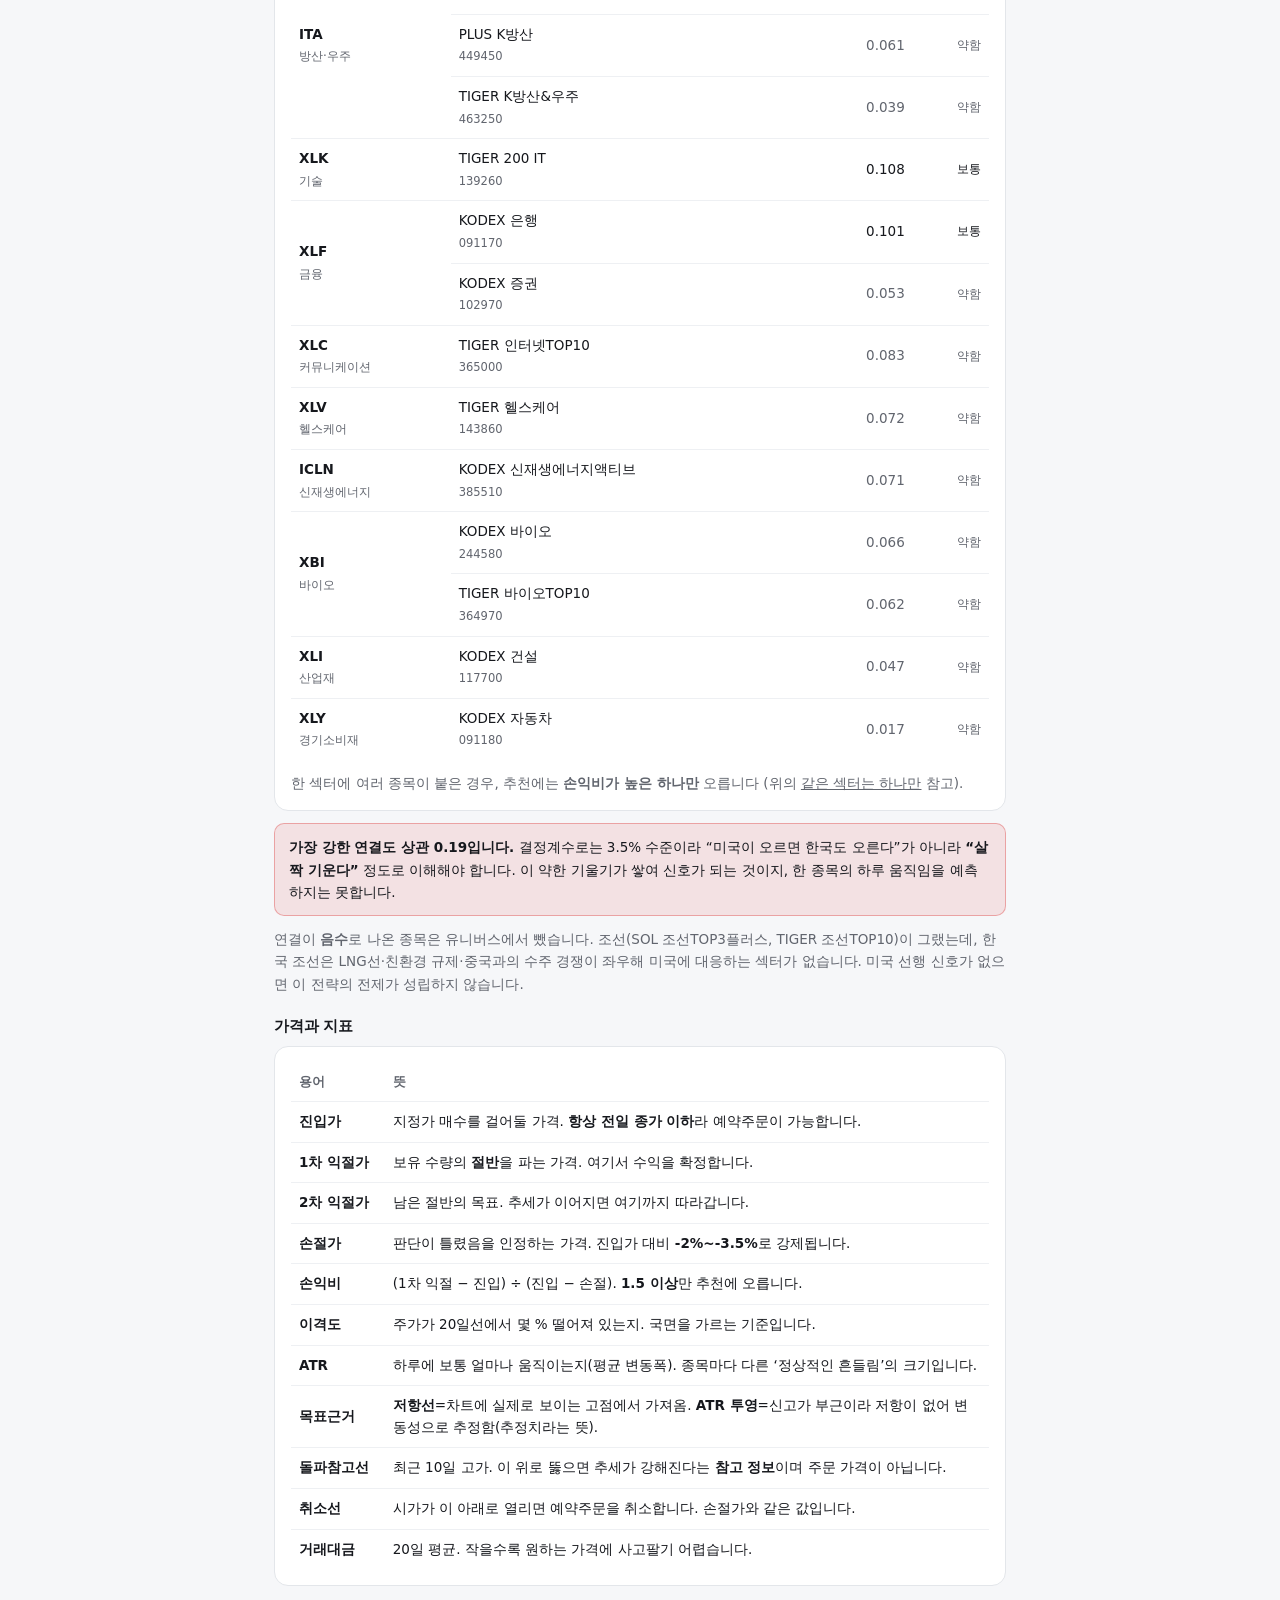
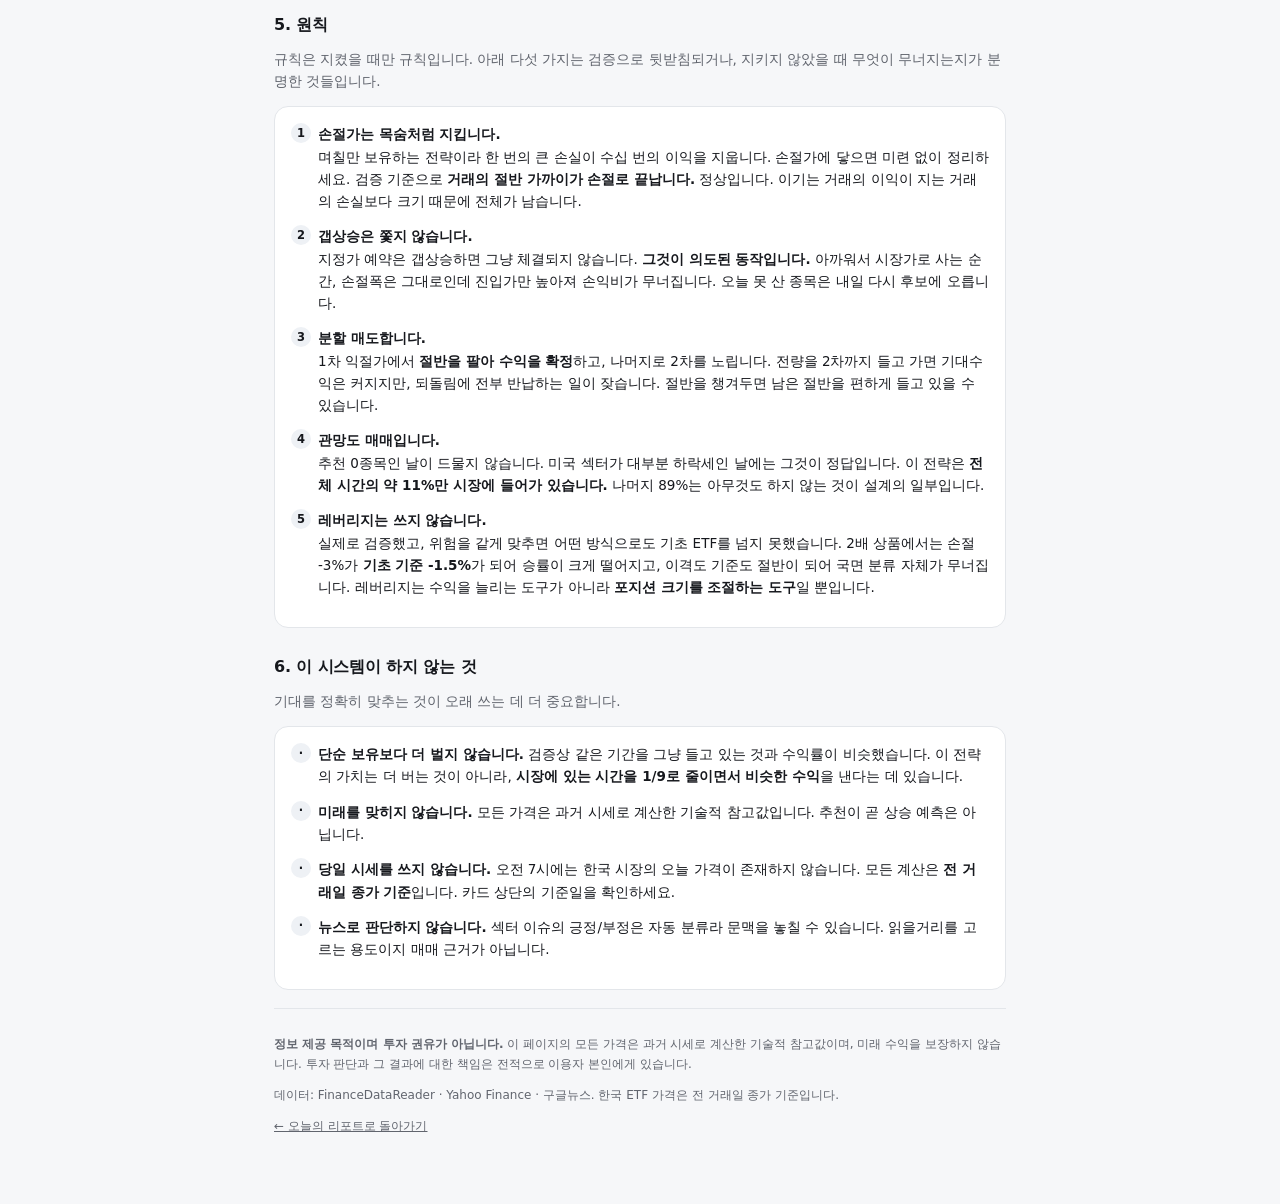
==== commit 5cb550e6: "docs: 사용설명서에 미국 섹터 ↔ 한국 ETF 연결표 추가 이 전략이 무엇을 무엇에 연결하는지가 설명서 어디에도 없었다. config/kr_universe.yaml 에서 생성해" ====
--- a/docs/guide.html
+++ b/docs/guide.html
@@ -210,7 +210,7 @@
     </div>
   </div>
 
-  <h3>같은 섹터는 하나만</h3>
+  <h3 id="sector-one">같은 섹터는 하나만</h3>
   <div class="g-card">
     <p class="lead" style="margin:0 0 10px">
       같은 미국 섹터에 묶인 국내 ETF는 서로 <b>거의 같은 종목</b>입니다.
@@ -373,6 +373,52 @@
     </div>
 
   </div>
+
+  <h3>미국 섹터 ↔ 한국 ETF 연결표</h3>
+  <p class="lead">
+    이 전략이 무엇을 무엇에 연결하는지의 전부입니다. 현재 <b>20종목 · 13섹터</b>.
+    상관은 한국·미국 시장 공통요인을 각각 제거하고 남은 <b>섹터 고유 신호</b>끼리의 값입니다.
+    시장 전체가 같이 움직이는 부분을 빼야 &ldquo;이 섹터가 저 섹터를 끄는가&rdquo;가 보입니다.
+  </p>
+  <div class="g-card">
+    <div class="wrapx"><table class="tbl">
+    <tr><th>미국 섹터</th><th>한국 ETF</th><th class="n">상관</th><th class="n">강도</th></tr>
+    <tr><td rowspan="2"><b>SOXX</b><br><span style="color:var(--dim);font-size:12px">반도체</span></td><td>TIGER 반도체TOP10<br><span style="color:var(--dim);font-size:11.5px">396500</span></td><td class="n" style="color:var(--up)">0.186</td><td class="n" style="color:var(--up);font-size:12px">강함</td></tr>
+    <tr><td>KODEX 반도체<br><span style="color:var(--dim);font-size:11.5px">091160</span></td><td class="n" style="color:var(--up)">0.154</td><td class="n" style="color:var(--up);font-size:12px">강함</td></tr>
+    <tr><td rowspan="1"><b>SMH</b><br><span style="color:var(--dim);font-size:12px">반도체(대형)</span></td><td>KODEX AI반도체TOP2플러스<br><span style="color:var(--dim);font-size:11.5px">395160</span></td><td class="n" style="color:var(--up)">0.181</td><td class="n" style="color:var(--up);font-size:12px">강함</td></tr>
+    <tr><td rowspan="2"><b>LIT</b><br><span style="color:var(--dim);font-size:12px">2차전지</span></td><td>KODEX 2차전지산업<br><span style="color:var(--dim);font-size:11.5px">305720</span></td><td class="n" style="color:var(--up)">0.179</td><td class="n" style="color:var(--up);font-size:12px">강함</td></tr>
+    <tr><td>TIGER 2차전지테마<br><span style="color:var(--dim);font-size:11.5px">305540</span></td><td class="n" style="color:var(--up)">0.176</td><td class="n" style="color:var(--up);font-size:12px">강함</td></tr>
+    <tr><td rowspan="2"><b>URA</b><br><span style="color:var(--dim);font-size:12px">원자력</span></td><td>HANARO 원자력iSelect<br><span style="color:var(--dim);font-size:11.5px">434730</span></td><td class="n" style="color:var(--ink)">0.134</td><td class="n" style="color:var(--ink);font-size:12px">보통</td></tr>
+    <tr><td>KODEX AI전력핵심설비<br><span style="color:var(--dim);font-size:11.5px">487240</span></td><td class="n" style="color:var(--ink)">0.103</td><td class="n" style="color:var(--ink);font-size:12px">보통</td></tr>
+    <tr><td rowspan="3"><b>ITA</b><br><span style="color:var(--dim);font-size:12px">방산·우주</span></td><td>PLUS 우주항공<br><span style="color:var(--dim);font-size:11.5px">421320</span></td><td class="n" style="color:var(--ink)">0.125</td><td class="n" style="color:var(--ink);font-size:12px">보통</td></tr>
+    <tr><td>PLUS K방산<br><span style="color:var(--dim);font-size:11.5px">449450</span></td><td class="n" style="color:var(--dim)">0.061</td><td class="n" style="color:var(--dim);font-size:12px">약함</td></tr>
+    <tr><td>TIGER K방산&우주<br><span style="color:var(--dim);font-size:11.5px">463250</span></td><td class="n" style="color:var(--dim)">0.039</td><td class="n" style="color:var(--dim);font-size:12px">약함</td></tr>
+    <tr><td rowspan="1"><b>XLK</b><br><span style="color:var(--dim);font-size:12px">기술</span></td><td>TIGER 200 IT<br><span style="color:var(--dim);font-size:11.5px">139260</span></td><td class="n" style="color:var(--ink)">0.108</td><td class="n" style="color:var(--ink);font-size:12px">보통</td></tr>
+    <tr><td rowspan="2"><b>XLF</b><br><span style="color:var(--dim);font-size:12px">금융</span></td><td>KODEX 은행<br><span style="color:var(--dim);font-size:11.5px">091170</span></td><td class="n" style="color:var(--ink)">0.101</td><td class="n" style="color:var(--ink);font-size:12px">보통</td></tr>
+    <tr><td>KODEX 증권<br><span style="color:var(--dim);font-size:11.5px">102970</span></td><td class="n" style="color:var(--dim)">0.053</td><td class="n" style="color:var(--dim);font-size:12px">약함</td></tr>
+    <tr><td rowspan="1"><b>XLC</b><br><span style="color:var(--dim);font-size:12px">커뮤니케이션</span></td><td>TIGER 인터넷TOP10<br><span style="color:var(--dim);font-size:11.5px">365000</span></td><td class="n" style="color:var(--dim)">0.083</td><td class="n" style="color:var(--dim);font-size:12px">약함</td></tr>
+    <tr><td rowspan="1"><b>XLV</b><br><span style="color:var(--dim);font-size:12px">헬스케어</span></td><td>TIGER 헬스케어<br><span style="color:var(--dim);font-size:11.5px">143860</span></td><td class="n" style="color:var(--dim)">0.072</td><td class="n" style="color:var(--dim);font-size:12px">약함</td></tr>
+    <tr><td rowspan="1"><b>ICLN</b><br><span style="color:var(--dim);font-size:12px">신재생에너지</span></td><td>KODEX 신재생에너지액티브<br><span style="color:var(--dim);font-size:11.5px">385510</span></td><td class="n" style="color:var(--dim)">0.071</td><td class="n" style="color:var(--dim);font-size:12px">약함</td></tr>
+    <tr><td rowspan="2"><b>XBI</b><br><span style="color:var(--dim);font-size:12px">바이오</span></td><td>KODEX 바이오<br><span style="color:var(--dim);font-size:11.5px">244580</span></td><td class="n" style="color:var(--dim)">0.066</td><td class="n" style="color:var(--dim);font-size:12px">약함</td></tr>
+    <tr><td>TIGER 바이오TOP10<br><span style="color:var(--dim);font-size:11.5px">364970</span></td><td class="n" style="color:var(--dim)">0.062</td><td class="n" style="color:var(--dim);font-size:12px">약함</td></tr>
+    <tr><td rowspan="1"><b>XLI</b><br><span style="color:var(--dim);font-size:12px">산업재</span></td><td>KODEX 건설<br><span style="color:var(--dim);font-size:11.5px">117700</span></td><td class="n" style="color:var(--dim)">0.047</td><td class="n" style="color:var(--dim);font-size:12px">약함</td></tr>
+    <tr><td rowspan="1"><b>XLY</b><br><span style="color:var(--dim);font-size:12px">경기소비재</span></td><td>KODEX 자동차<br><span style="color:var(--dim);font-size:11.5px">091180</span></td><td class="n" style="color:var(--dim)">0.017</td><td class="n" style="color:var(--dim);font-size:12px">약함</td></tr>
+    </table></div>
+    <p class="lead" style="margin:12px 0 0">
+      한 섹터에 여러 종목이 붙은 경우, 추천에는 <b>손익비가 높은 하나만</b> 오릅니다
+      (위의 <a href="#sector-one">같은 섹터는 하나만</a> 참고).
+    </p>
+  </div>
+  <div class="callout danger">
+    <b>가장 강한 연결도 상관 0.19입니다.</b> 결정계수로는 3.5% 수준이라
+    &ldquo;미국이 오르면 한국도 오른다&rdquo;가 아니라 <b>&ldquo;살짝 기운다&rdquo;</b> 정도로 이해해야 합니다.
+    이 약한 기울기가 쌓여 신호가 되는 것이지, 한 종목의 하루 움직임을 예측하지는 못합니다.
+  </div>
+  <p class="lead">
+    연결이 <b>음수</b>로 나온 종목은 유니버스에서 뺐습니다. 조선(SOL 조선TOP3플러스,
+    TIGER 조선TOP10)이 그랬는데, 한국 조선은 LNG선·친환경 규제·중국과의 수주 경쟁이 좌우해
+    미국에 대응하는 섹터가 없습니다. 미국 선행 신호가 없으면 이 전략의 전제가 성립하지 않습니다.
+  </p>
 
   <h3>가격과 지표</h3>
   <div class="g-card">
--- a/docs/assets/style.css
+++ b/docs/assets/style.css
@@ -201,7 +201,8 @@
 .tbl { width: 100%; border-collapse: collapse; font-size: 13.5px; }
 .tbl th, .tbl td { padding: 9px 8px; border-bottom: 1px solid var(--line2); text-align: left; }
 .tbl th { color: var(--dim); font-weight: 600; font-size: 12.5px; }
-.tbl td.n { text-align: right; font-variant-numeric: tabular-nums; }
+.tbl td.n, .tbl th.n { text-align: right; font-variant-numeric: tabular-nums;
+                       white-space: nowrap; }
 .tbl tr:last-child td { border-bottom: 0; }
 .wrapx { overflow-x: auto; }
 
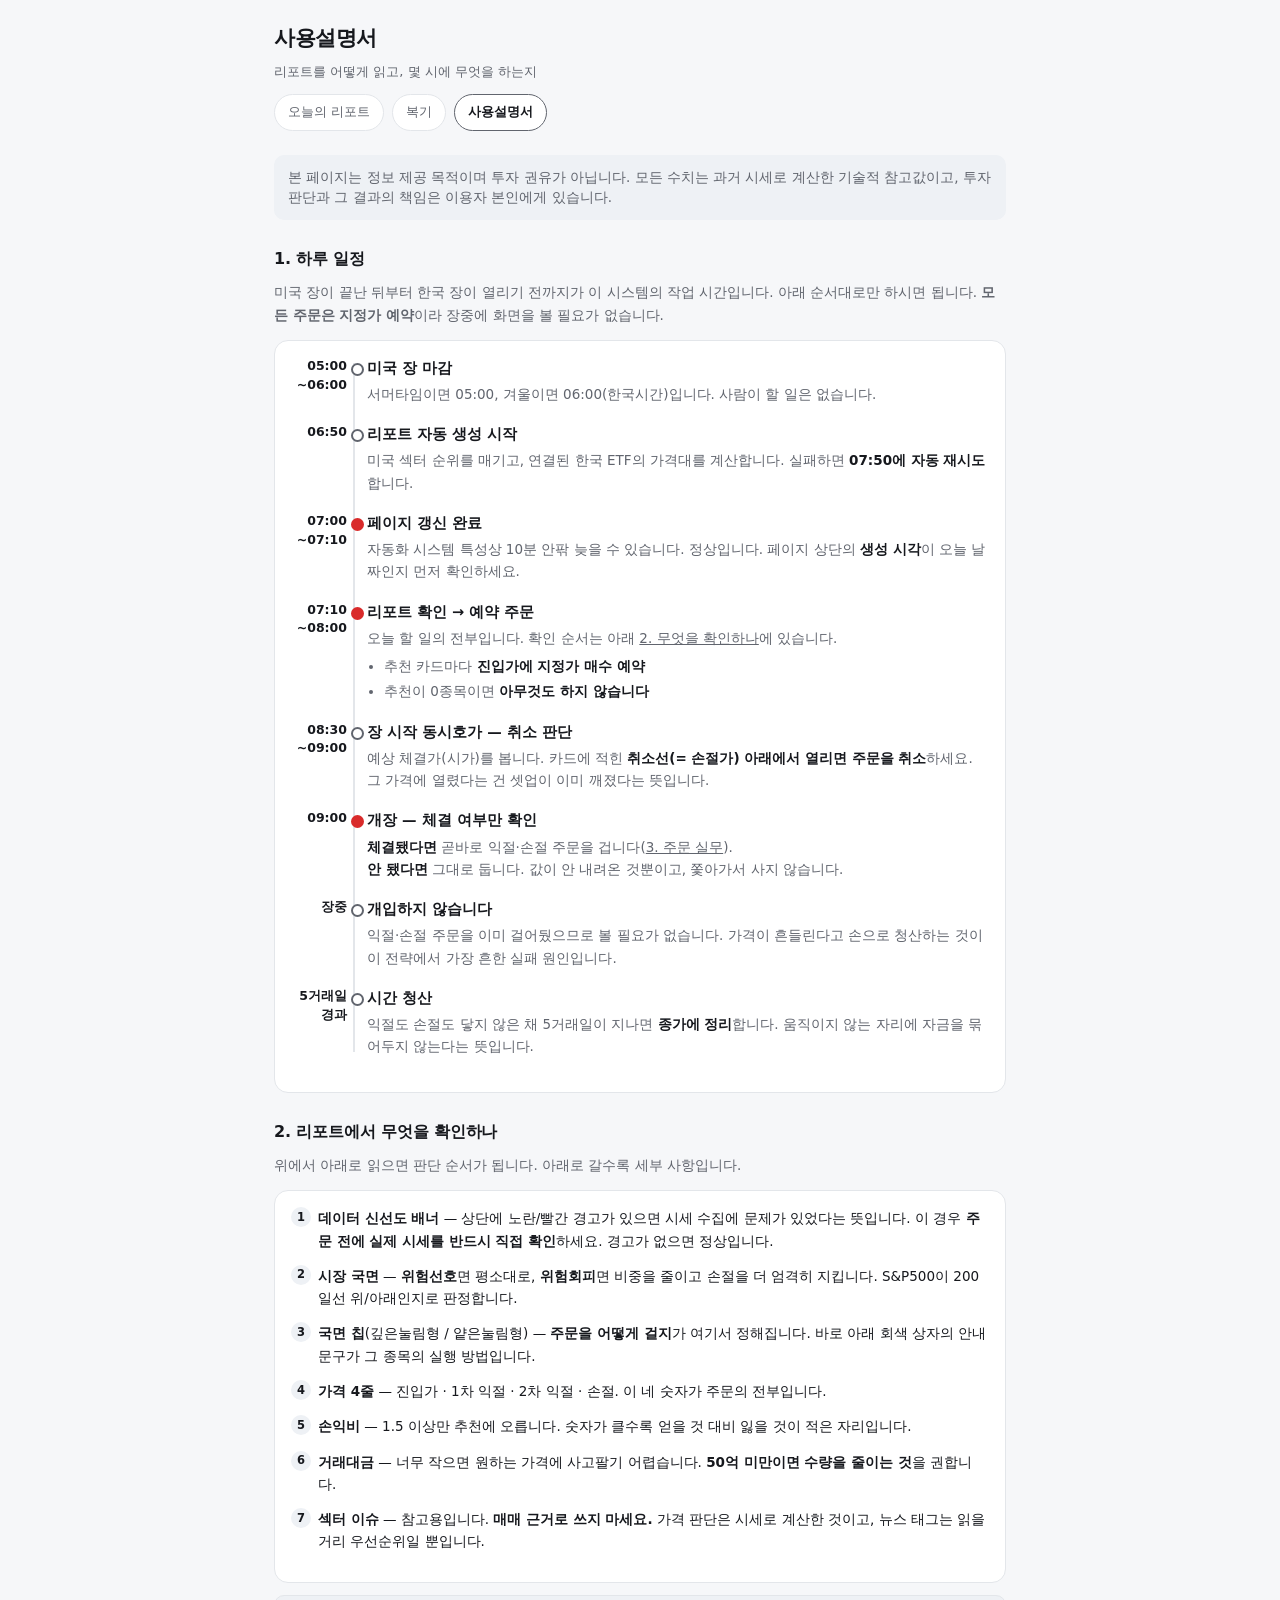
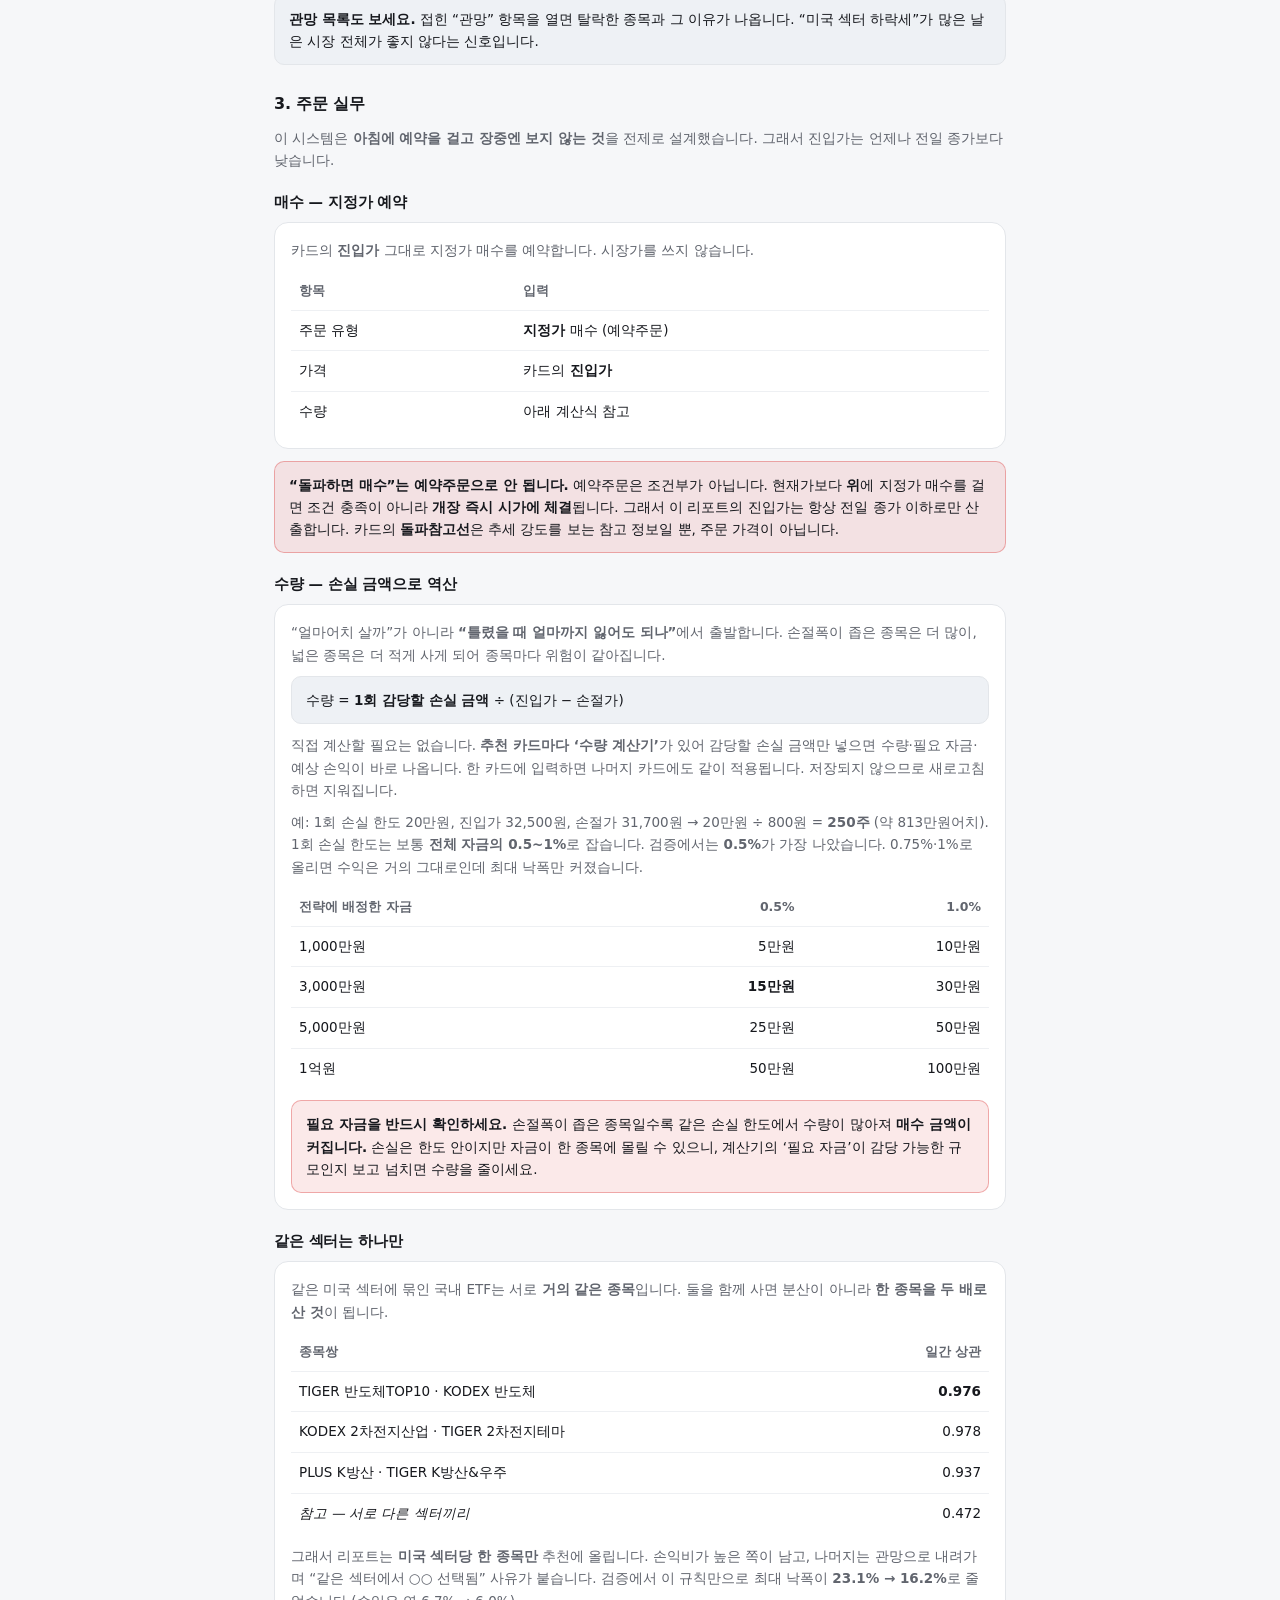
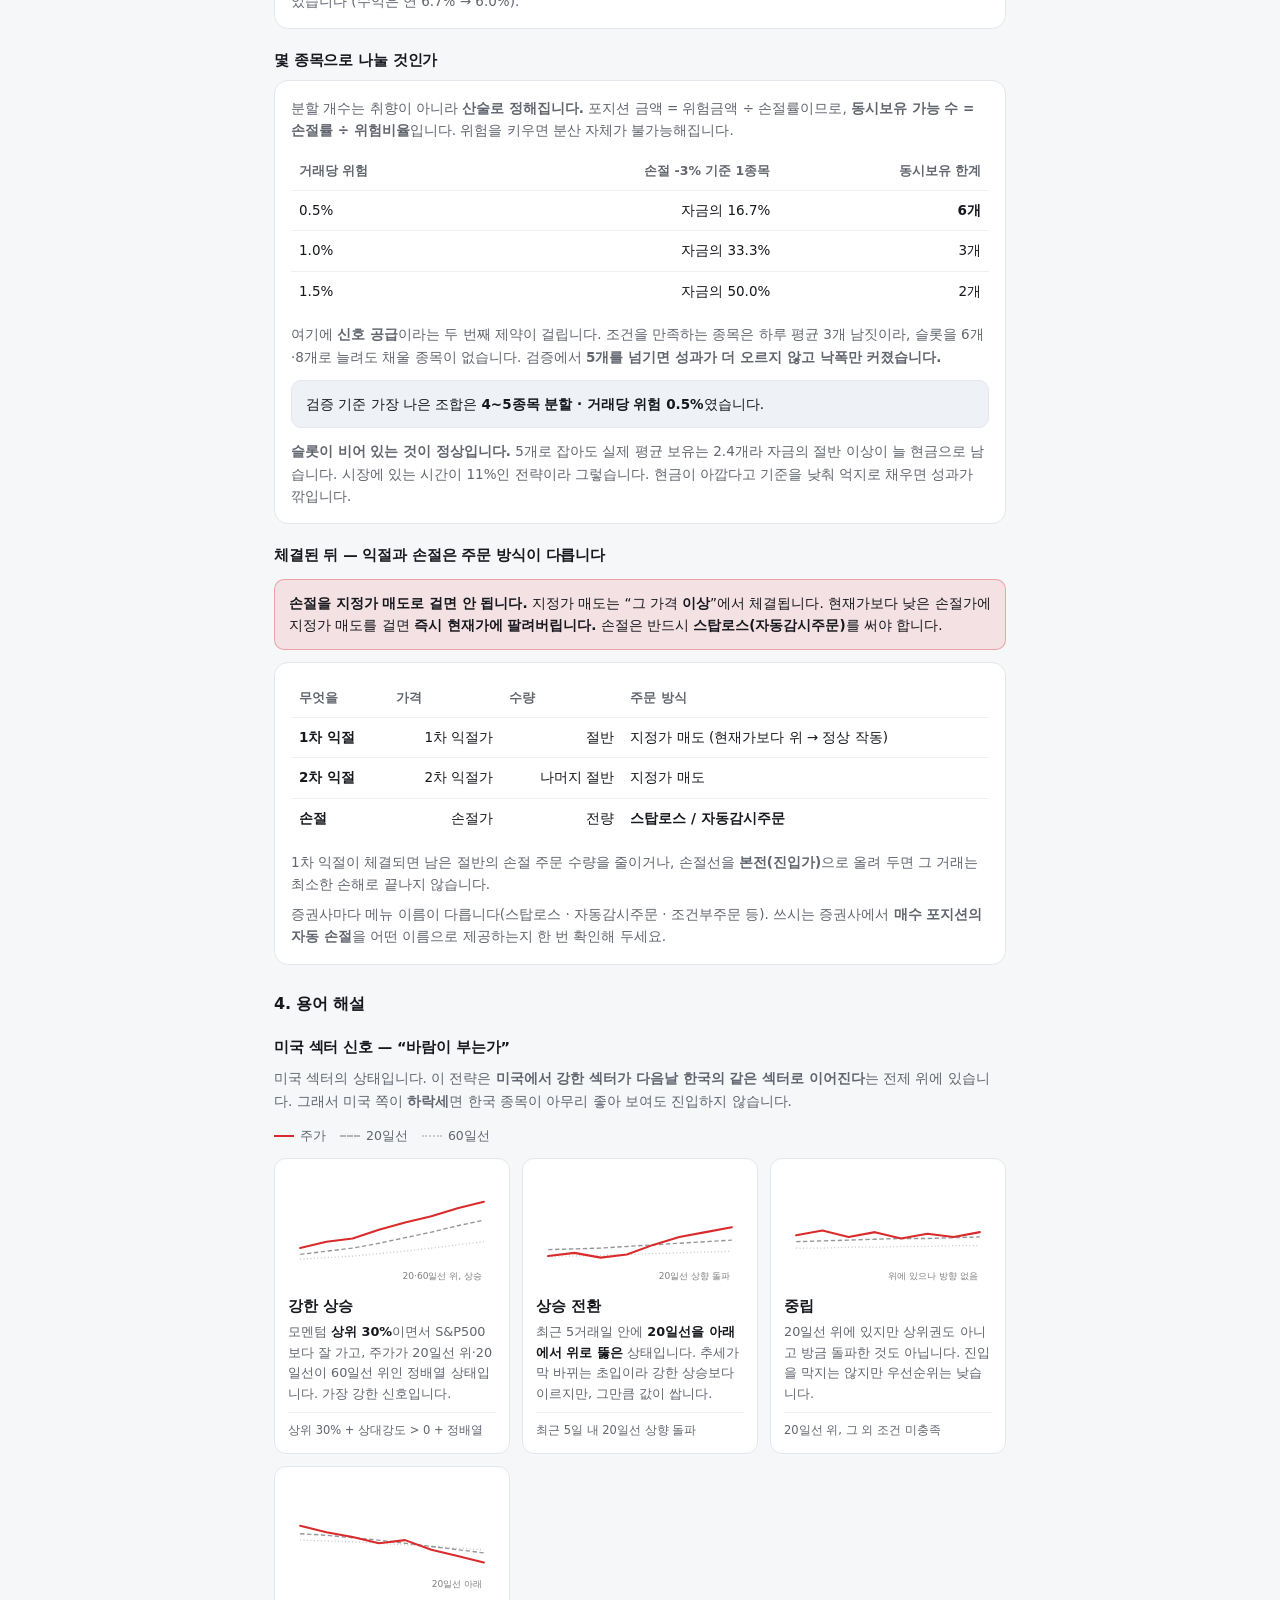
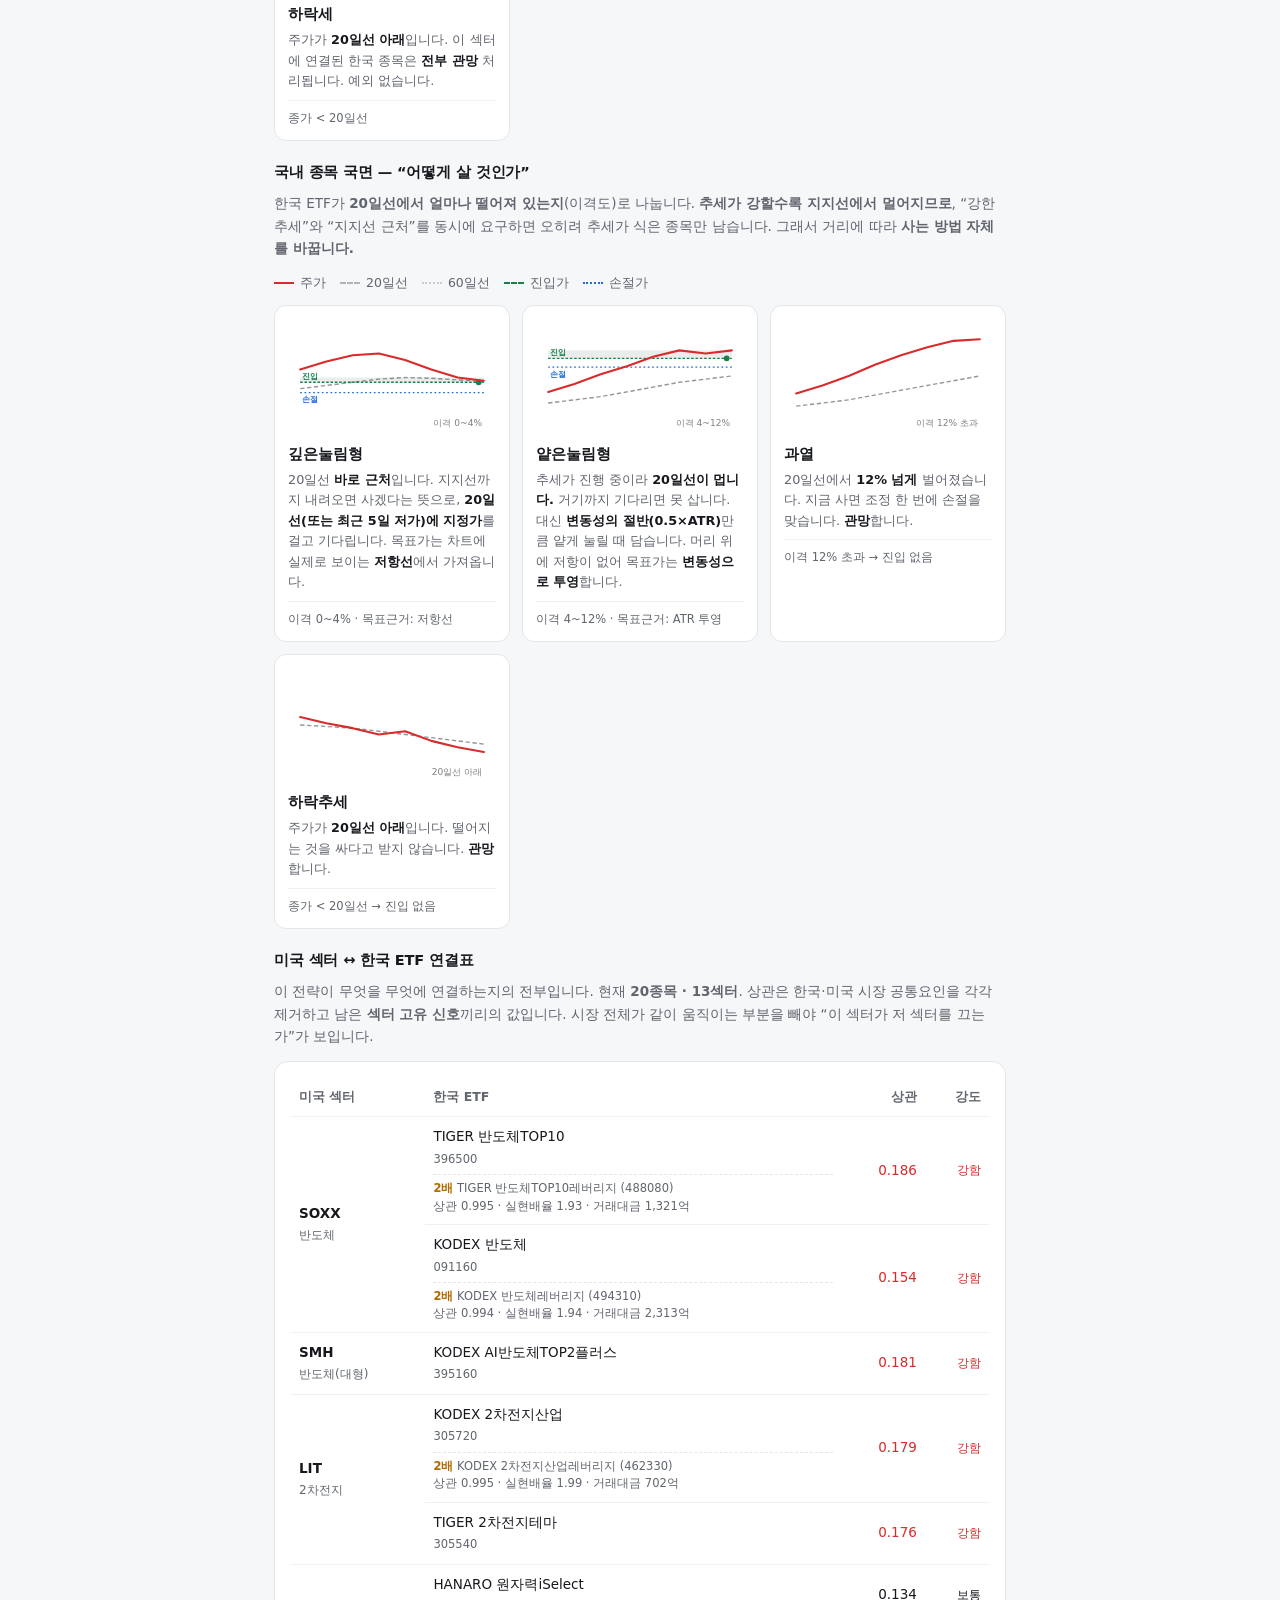
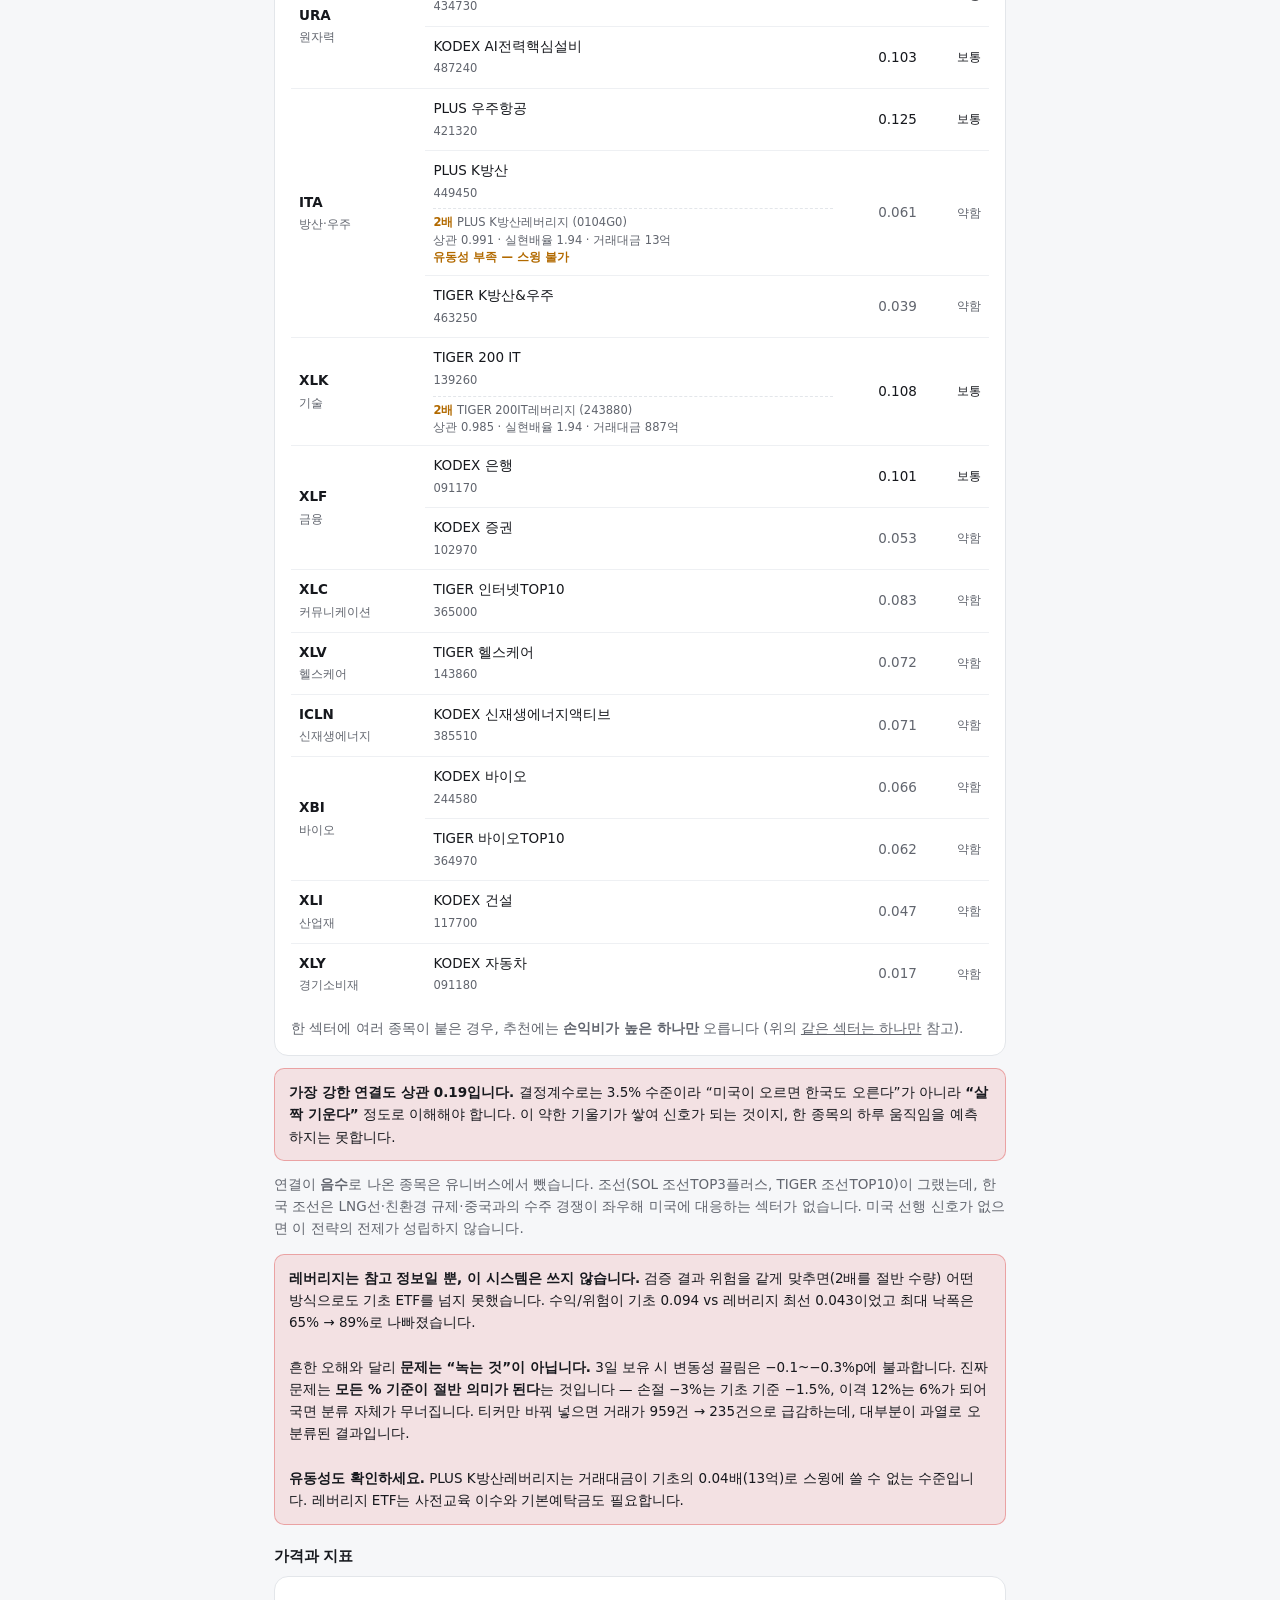
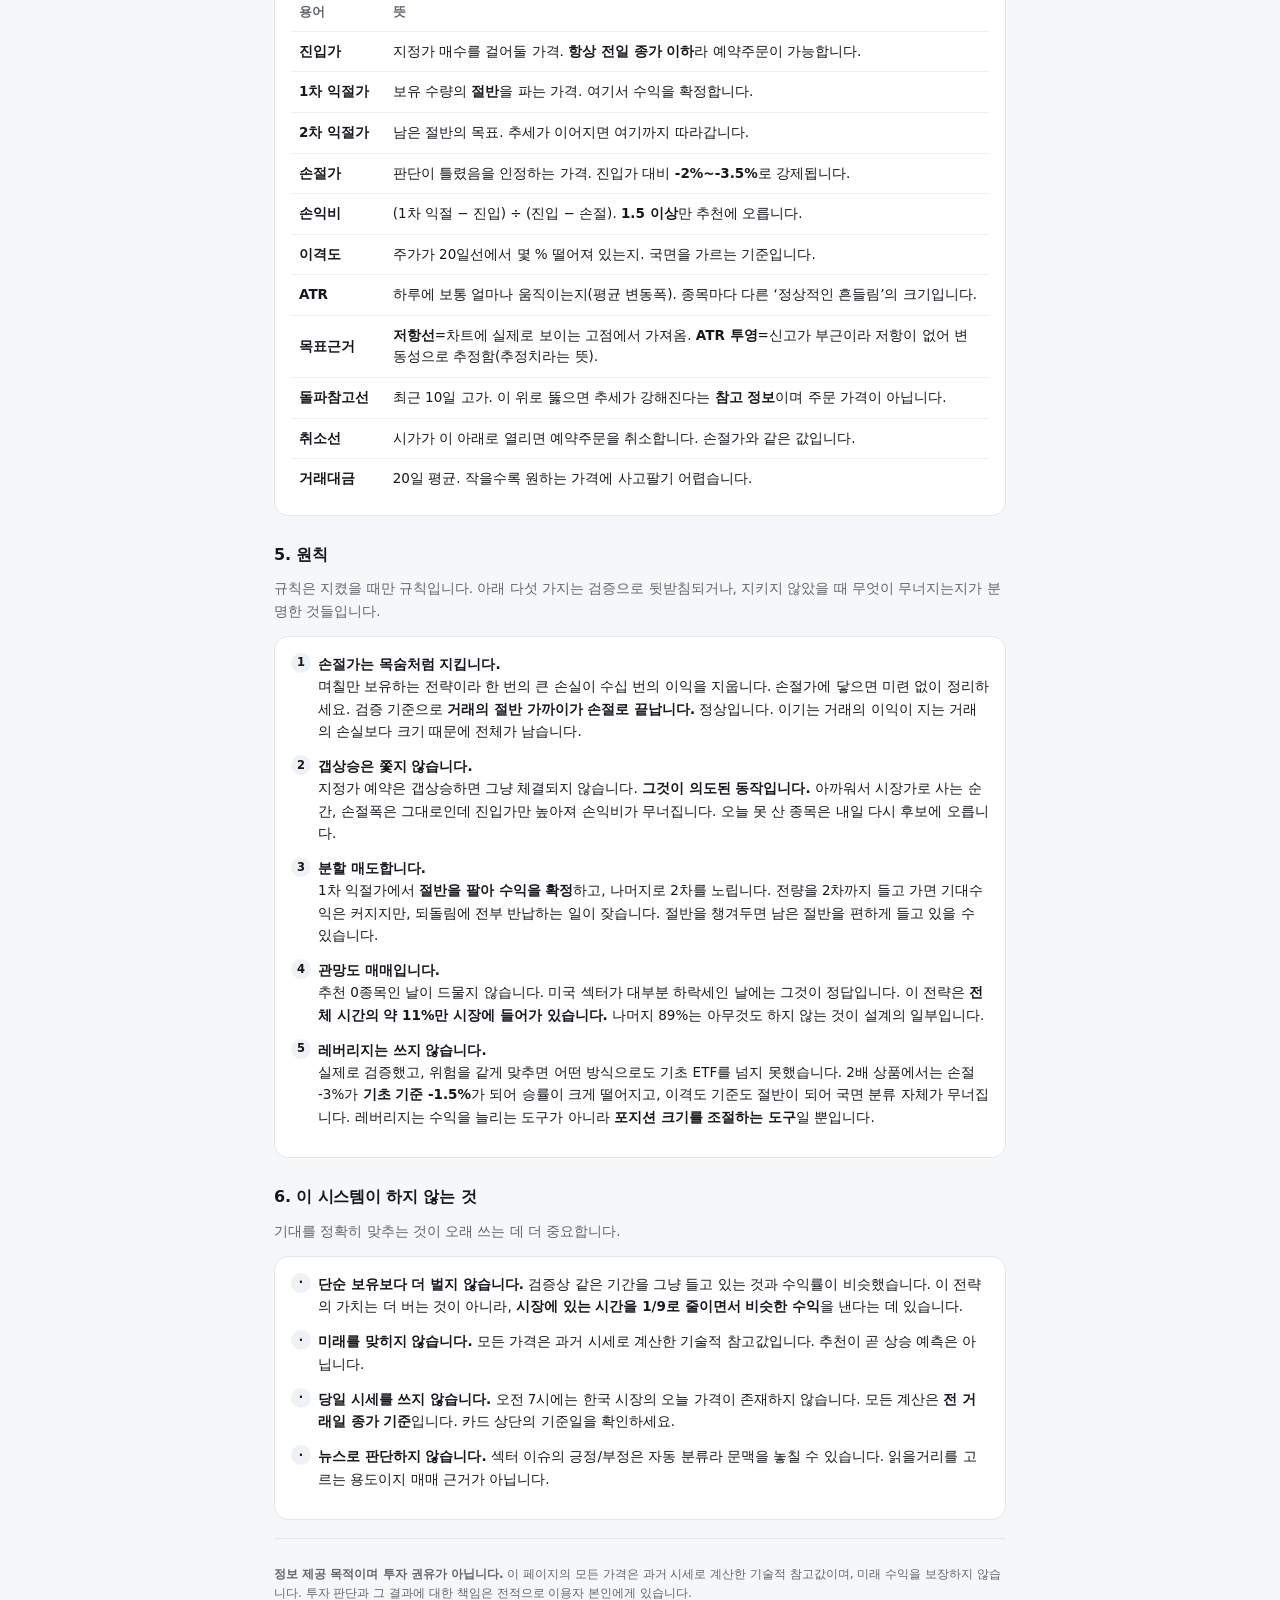
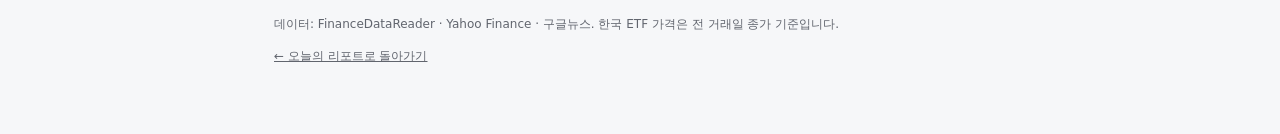
==== commit d3571dd7: "docs: 연결표에 레버리지 상품을 참고 정보로 표시 현재 20종목 중 레버리지 상품이 있는 것은 5종목뿐이다. 기초 ETF 셀 아래에 점선으로 구분해 실었다.    TIGER 반" ====
--- a/docs/guide.html
+++ b/docs/guide.html
@@ -383,17 +383,17 @@
   <div class="g-card">
     <div class="wrapx"><table class="tbl">
     <tr><th>미국 섹터</th><th>한국 ETF</th><th class="n">상관</th><th class="n">강도</th></tr>
-    <tr><td rowspan="2"><b>SOXX</b><br><span style="color:var(--dim);font-size:12px">반도체</span></td><td>TIGER 반도체TOP10<br><span style="color:var(--dim);font-size:11.5px">396500</span></td><td class="n" style="color:var(--up)">0.186</td><td class="n" style="color:var(--up);font-size:12px">강함</td></tr>
-    <tr><td>KODEX 반도체<br><span style="color:var(--dim);font-size:11.5px">091160</span></td><td class="n" style="color:var(--up)">0.154</td><td class="n" style="color:var(--up);font-size:12px">강함</td></tr>
+    <tr><td rowspan="2"><b>SOXX</b><br><span style="color:var(--dim);font-size:12px">반도체</span></td><td>TIGER 반도체TOP10<br><span style="color:var(--dim);font-size:11.5px">396500</span><span class="lev"><b>2배</b> TIGER 반도체TOP10레버리지 (488080)<br>상관 0.995 · 실현배율 1.93 · 거래대금 1,321억</span></td><td class="n" style="color:var(--up)">0.186</td><td class="n" style="color:var(--up);font-size:12px">강함</td></tr>
+    <tr><td>KODEX 반도체<br><span style="color:var(--dim);font-size:11.5px">091160</span><span class="lev"><b>2배</b> KODEX 반도체레버리지 (494310)<br>상관 0.994 · 실현배율 1.94 · 거래대금 2,313억</span></td><td class="n" style="color:var(--up)">0.154</td><td class="n" style="color:var(--up);font-size:12px">강함</td></tr>
     <tr><td rowspan="1"><b>SMH</b><br><span style="color:var(--dim);font-size:12px">반도체(대형)</span></td><td>KODEX AI반도체TOP2플러스<br><span style="color:var(--dim);font-size:11.5px">395160</span></td><td class="n" style="color:var(--up)">0.181</td><td class="n" style="color:var(--up);font-size:12px">강함</td></tr>
-    <tr><td rowspan="2"><b>LIT</b><br><span style="color:var(--dim);font-size:12px">2차전지</span></td><td>KODEX 2차전지산업<br><span style="color:var(--dim);font-size:11.5px">305720</span></td><td class="n" style="color:var(--up)">0.179</td><td class="n" style="color:var(--up);font-size:12px">강함</td></tr>
+    <tr><td rowspan="2"><b>LIT</b><br><span style="color:var(--dim);font-size:12px">2차전지</span></td><td>KODEX 2차전지산업<br><span style="color:var(--dim);font-size:11.5px">305720</span><span class="lev"><b>2배</b> KODEX 2차전지산업레버리지 (462330)<br>상관 0.995 · 실현배율 1.99 · 거래대금 702억</span></td><td class="n" style="color:var(--up)">0.179</td><td class="n" style="color:var(--up);font-size:12px">강함</td></tr>
     <tr><td>TIGER 2차전지테마<br><span style="color:var(--dim);font-size:11.5px">305540</span></td><td class="n" style="color:var(--up)">0.176</td><td class="n" style="color:var(--up);font-size:12px">강함</td></tr>
     <tr><td rowspan="2"><b>URA</b><br><span style="color:var(--dim);font-size:12px">원자력</span></td><td>HANARO 원자력iSelect<br><span style="color:var(--dim);font-size:11.5px">434730</span></td><td class="n" style="color:var(--ink)">0.134</td><td class="n" style="color:var(--ink);font-size:12px">보통</td></tr>
     <tr><td>KODEX AI전력핵심설비<br><span style="color:var(--dim);font-size:11.5px">487240</span></td><td class="n" style="color:var(--ink)">0.103</td><td class="n" style="color:var(--ink);font-size:12px">보통</td></tr>
     <tr><td rowspan="3"><b>ITA</b><br><span style="color:var(--dim);font-size:12px">방산·우주</span></td><td>PLUS 우주항공<br><span style="color:var(--dim);font-size:11.5px">421320</span></td><td class="n" style="color:var(--ink)">0.125</td><td class="n" style="color:var(--ink);font-size:12px">보통</td></tr>
-    <tr><td>PLUS K방산<br><span style="color:var(--dim);font-size:11.5px">449450</span></td><td class="n" style="color:var(--dim)">0.061</td><td class="n" style="color:var(--dim);font-size:12px">약함</td></tr>
+    <tr><td>PLUS K방산<br><span style="color:var(--dim);font-size:11.5px">449450</span><span class="lev"><b>2배</b> PLUS K방산레버리지 (0104G0)<br>상관 0.991 · 실현배율 1.94 · 거래대금 13억<br><b>유동성 부족 — 스윙 불가</b></span></td><td class="n" style="color:var(--dim)">0.061</td><td class="n" style="color:var(--dim);font-size:12px">약함</td></tr>
     <tr><td>TIGER K방산&우주<br><span style="color:var(--dim);font-size:11.5px">463250</span></td><td class="n" style="color:var(--dim)">0.039</td><td class="n" style="color:var(--dim);font-size:12px">약함</td></tr>
-    <tr><td rowspan="1"><b>XLK</b><br><span style="color:var(--dim);font-size:12px">기술</span></td><td>TIGER 200 IT<br><span style="color:var(--dim);font-size:11.5px">139260</span></td><td class="n" style="color:var(--ink)">0.108</td><td class="n" style="color:var(--ink);font-size:12px">보통</td></tr>
+    <tr><td rowspan="1"><b>XLK</b><br><span style="color:var(--dim);font-size:12px">기술</span></td><td>TIGER 200 IT<br><span style="color:var(--dim);font-size:11.5px">139260</span><span class="lev"><b>2배</b> TIGER 200IT레버리지 (243880)<br>상관 0.985 · 실현배율 1.94 · 거래대금 887억</span></td><td class="n" style="color:var(--ink)">0.108</td><td class="n" style="color:var(--ink);font-size:12px">보통</td></tr>
     <tr><td rowspan="2"><b>XLF</b><br><span style="color:var(--dim);font-size:12px">금융</span></td><td>KODEX 은행<br><span style="color:var(--dim);font-size:11.5px">091170</span></td><td class="n" style="color:var(--ink)">0.101</td><td class="n" style="color:var(--ink);font-size:12px">보통</td></tr>
     <tr><td>KODEX 증권<br><span style="color:var(--dim);font-size:11.5px">102970</span></td><td class="n" style="color:var(--dim)">0.053</td><td class="n" style="color:var(--dim);font-size:12px">약함</td></tr>
     <tr><td rowspan="1"><b>XLC</b><br><span style="color:var(--dim);font-size:12px">커뮤니케이션</span></td><td>TIGER 인터넷TOP10<br><span style="color:var(--dim);font-size:11.5px">365000</span></td><td class="n" style="color:var(--dim)">0.083</td><td class="n" style="color:var(--dim);font-size:12px">약함</td></tr>
@@ -419,6 +419,20 @@
     TIGER 조선TOP10)이 그랬는데, 한국 조선은 LNG선·친환경 규제·중국과의 수주 경쟁이 좌우해
     미국에 대응하는 섹터가 없습니다. 미국 선행 신호가 없으면 이 전략의 전제가 성립하지 않습니다.
   </p>
+
+  <div class="callout danger">
+    <b>레버리지는 참고 정보일 뿐, 이 시스템은 쓰지 않습니다.</b>
+    검증 결과 위험을 같게 맞추면(2배를 절반 수량) 어떤 방식으로도 기초 ETF를 넘지 못했습니다.
+    수익/위험이 기초 0.094 vs 레버리지 최선 0.043이었고 최대 낙폭은 65% → 89%로 나빠졌습니다.
+    <br><br>
+    흔한 오해와 달리 <b>문제는 &ldquo;녹는 것&rdquo;이 아닙니다.</b> 3일 보유 시 변동성 끌림은
+    −0.1~−0.3%p에 불과합니다. 진짜 문제는 <b>모든 % 기준이 절반 의미가 된다</b>는 것입니다 —
+    손절 −3%는 기초 기준 −1.5%, 이격 12%는 6%가 되어 국면 분류 자체가 무너집니다.
+    티커만 바꿔 넣으면 거래가 959건 → 235건으로 급감하는데, 대부분이 과열로 오분류된 결과입니다.
+    <br><br>
+    <b>유동성도 확인하세요.</b> PLUS K방산레버리지는 거래대금이 기초의 0.04배(13억)로
+    스윙에 쓸 수 없는 수준입니다. 레버리지 ETF는 사전교육 이수와 기본예탁금도 필요합니다.
+  </div>
 
   <h3>가격과 지표</h3>
   <div class="g-card">
--- a/docs/assets/style.css
+++ b/docs/assets/style.css
@@ -303,3 +303,10 @@
 .ms-lab .r { margin-left: auto; font-variant-numeric: tabular-nums; color: var(--dim); }
 .ms-bar { height: 8px; border-radius: 4px; background: var(--chipbg); overflow: hidden; }
 .ms-bar i { display: block; height: 100%; background: var(--ok); border-radius: 4px; min-width: 2px; }
+
+/* 연결표의 레버리지 참고 줄 */
+.lev { display: block; margin-top: 5px; padding-top: 5px;
+       border-top: 1px dashed var(--line); font-size: 11.5px; color: var(--dim);
+       line-height: 1.5; }
+.lev b { color: var(--warn); font-weight: 600; }
+.lev .thin { opacity: .8; }
